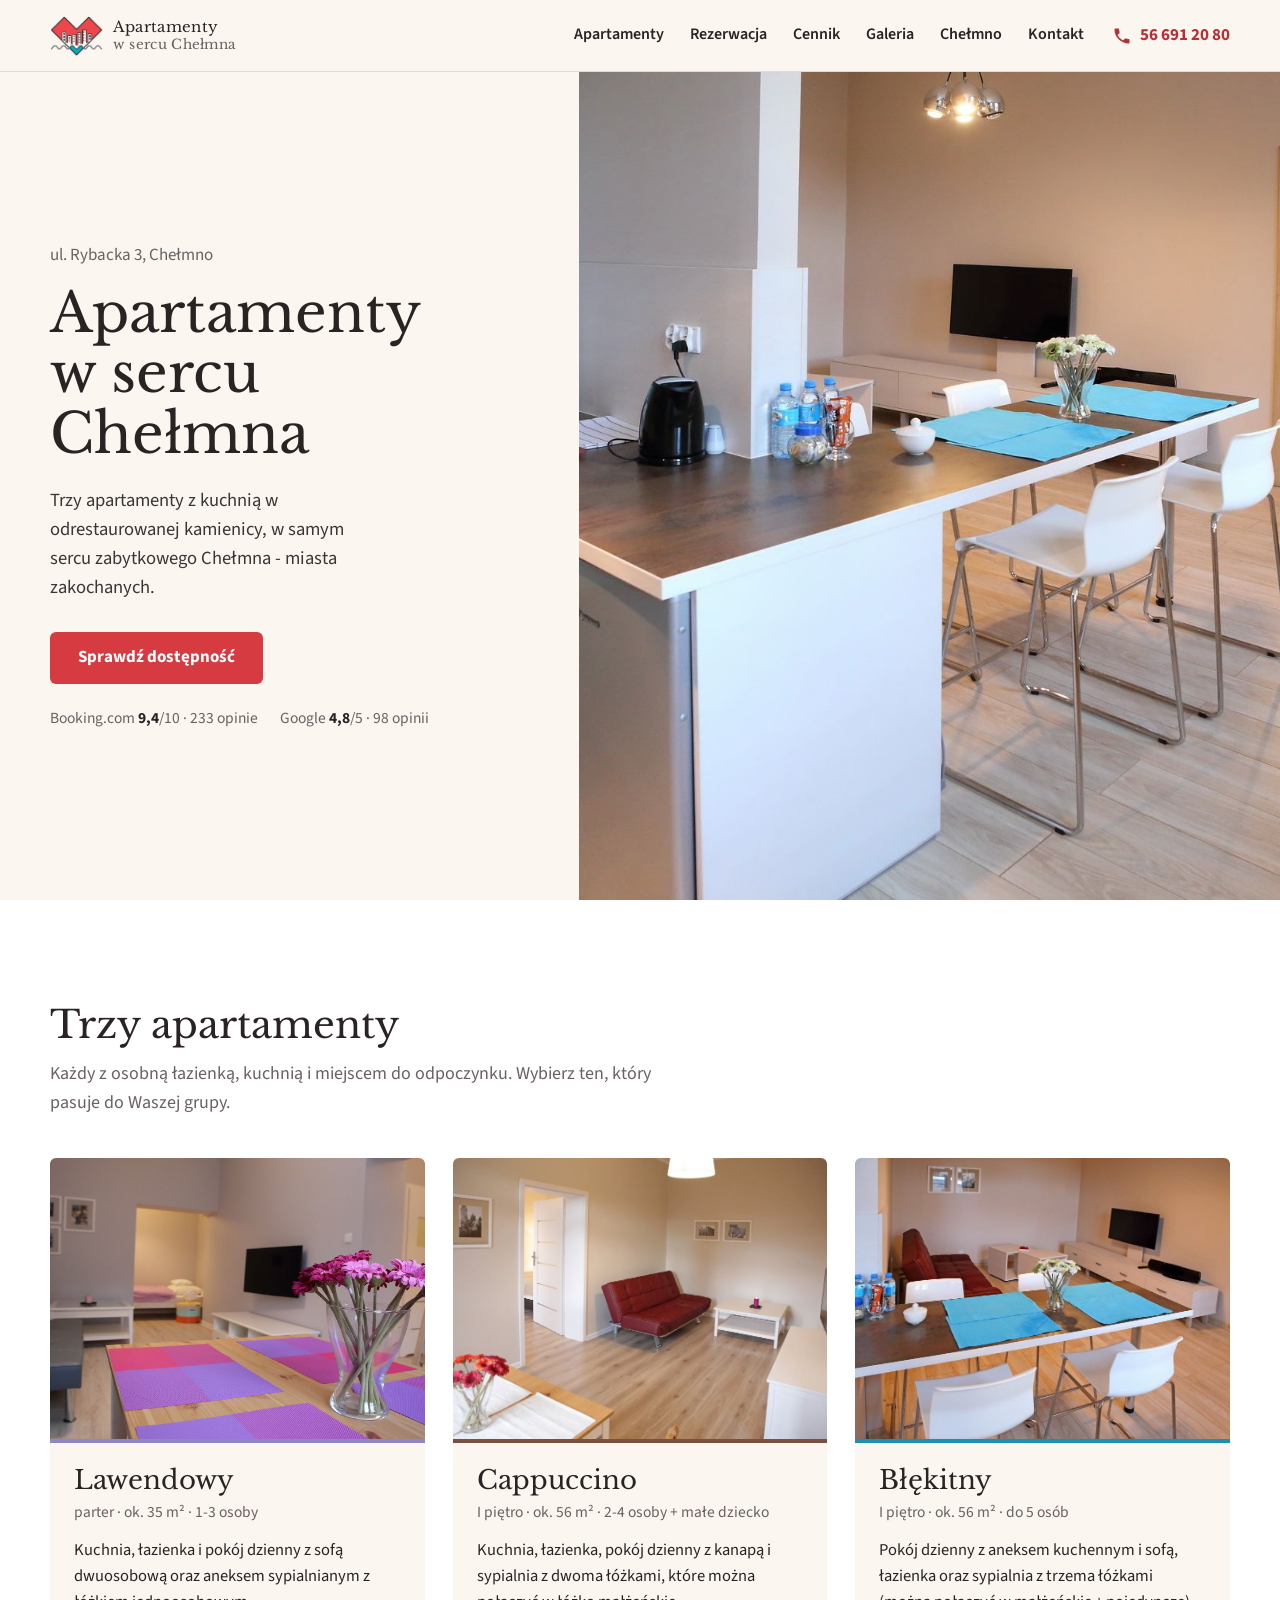
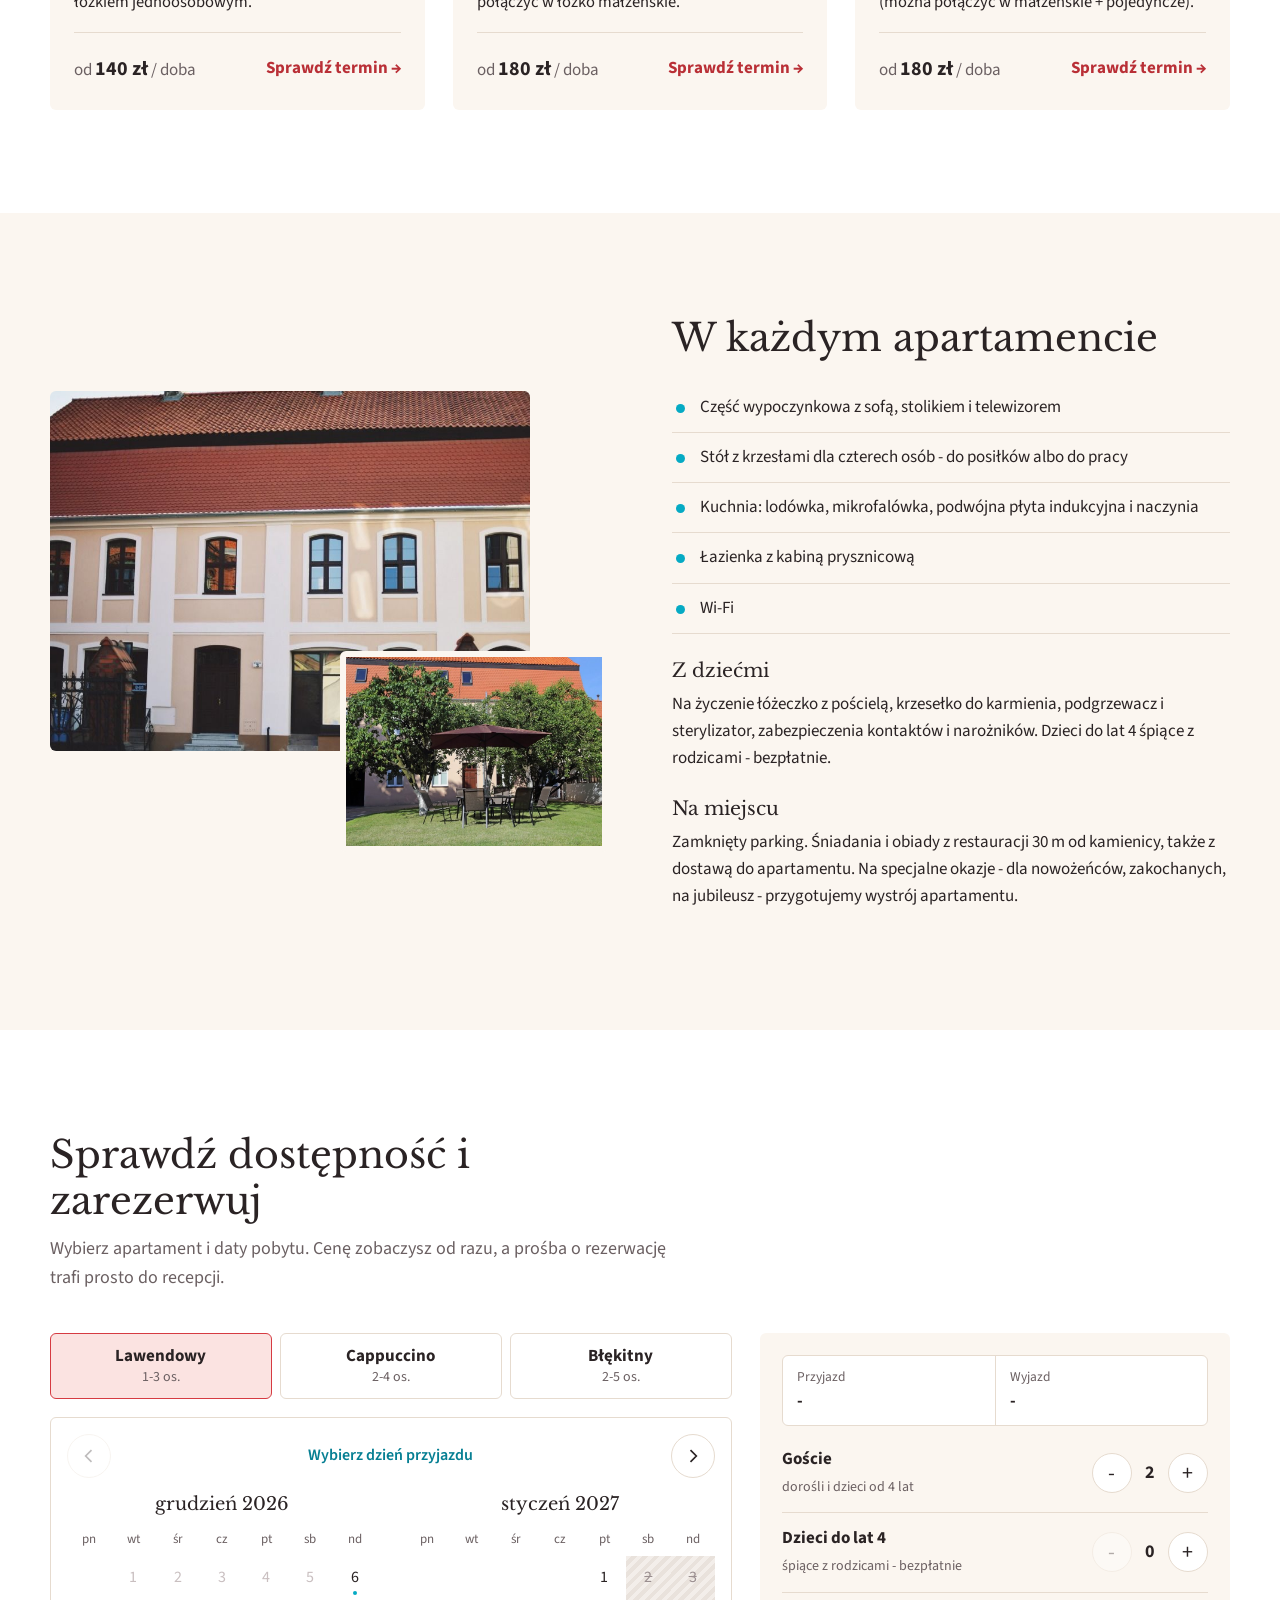
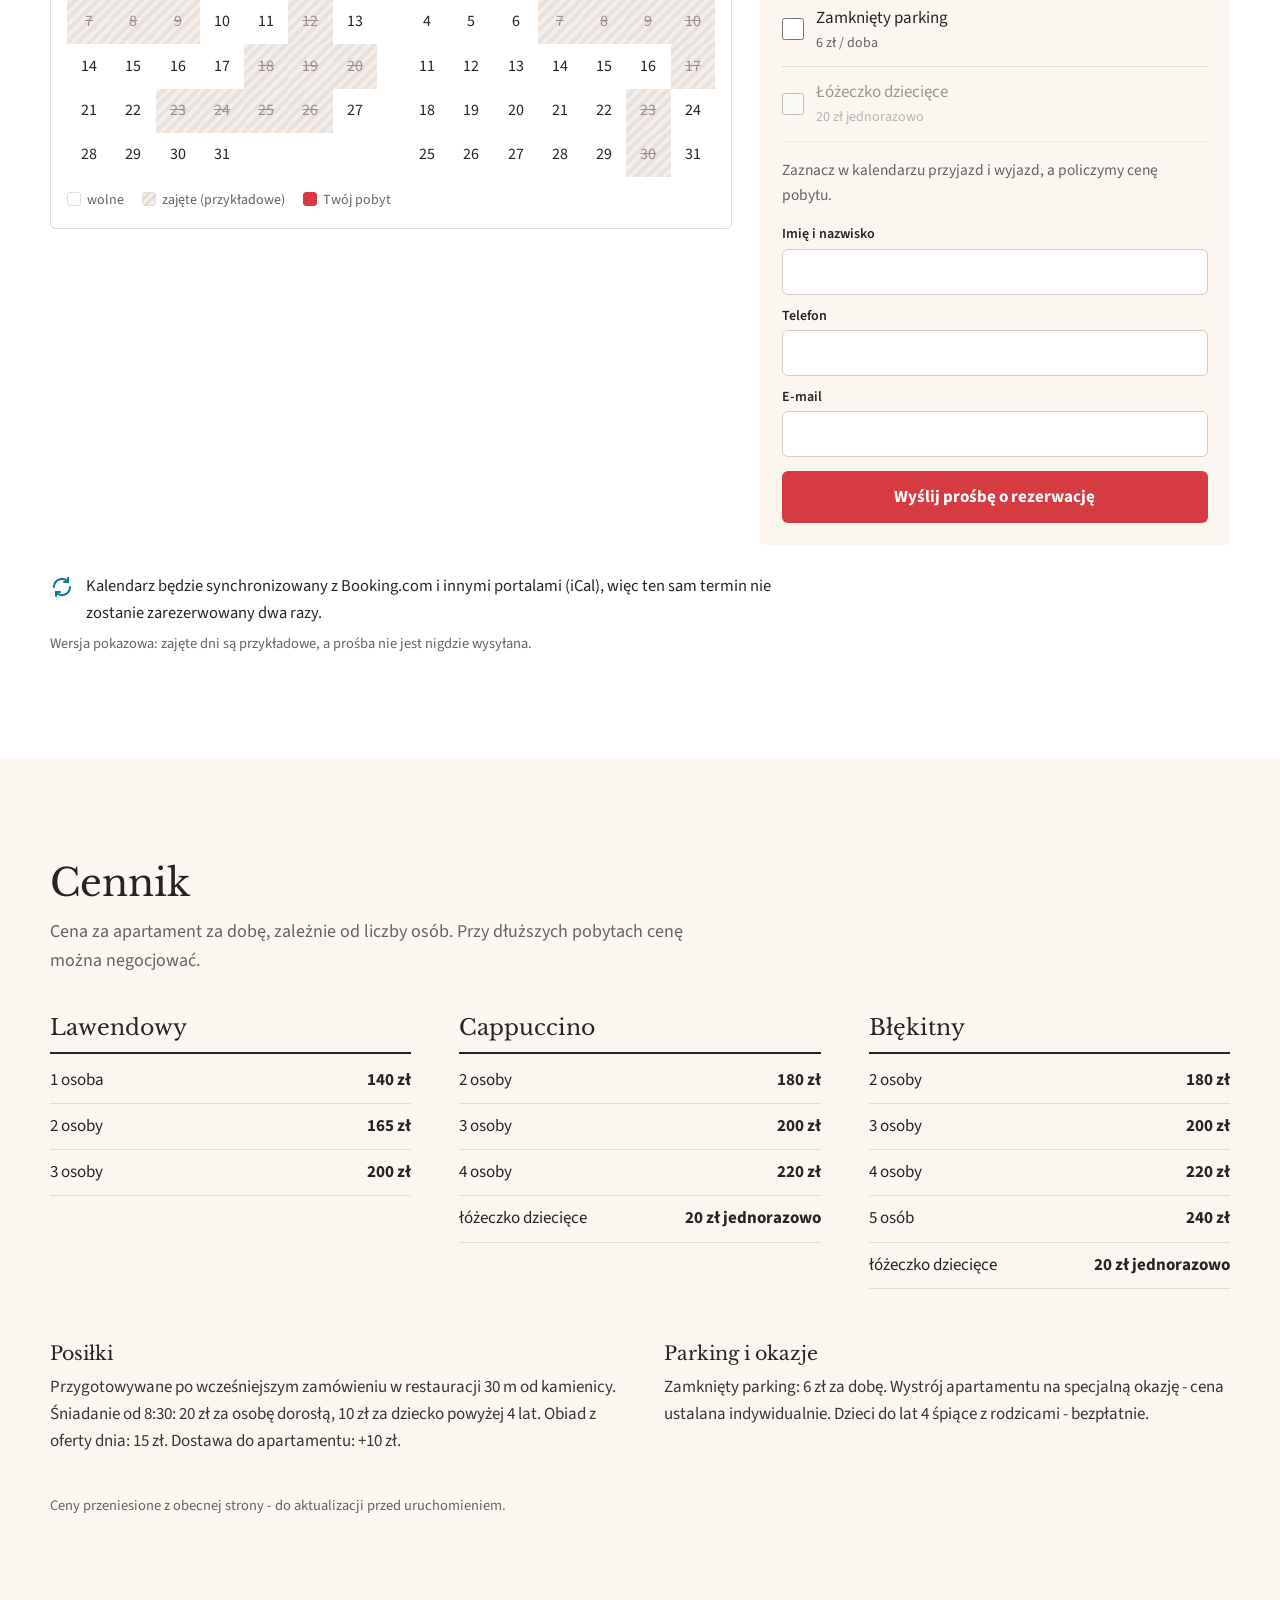
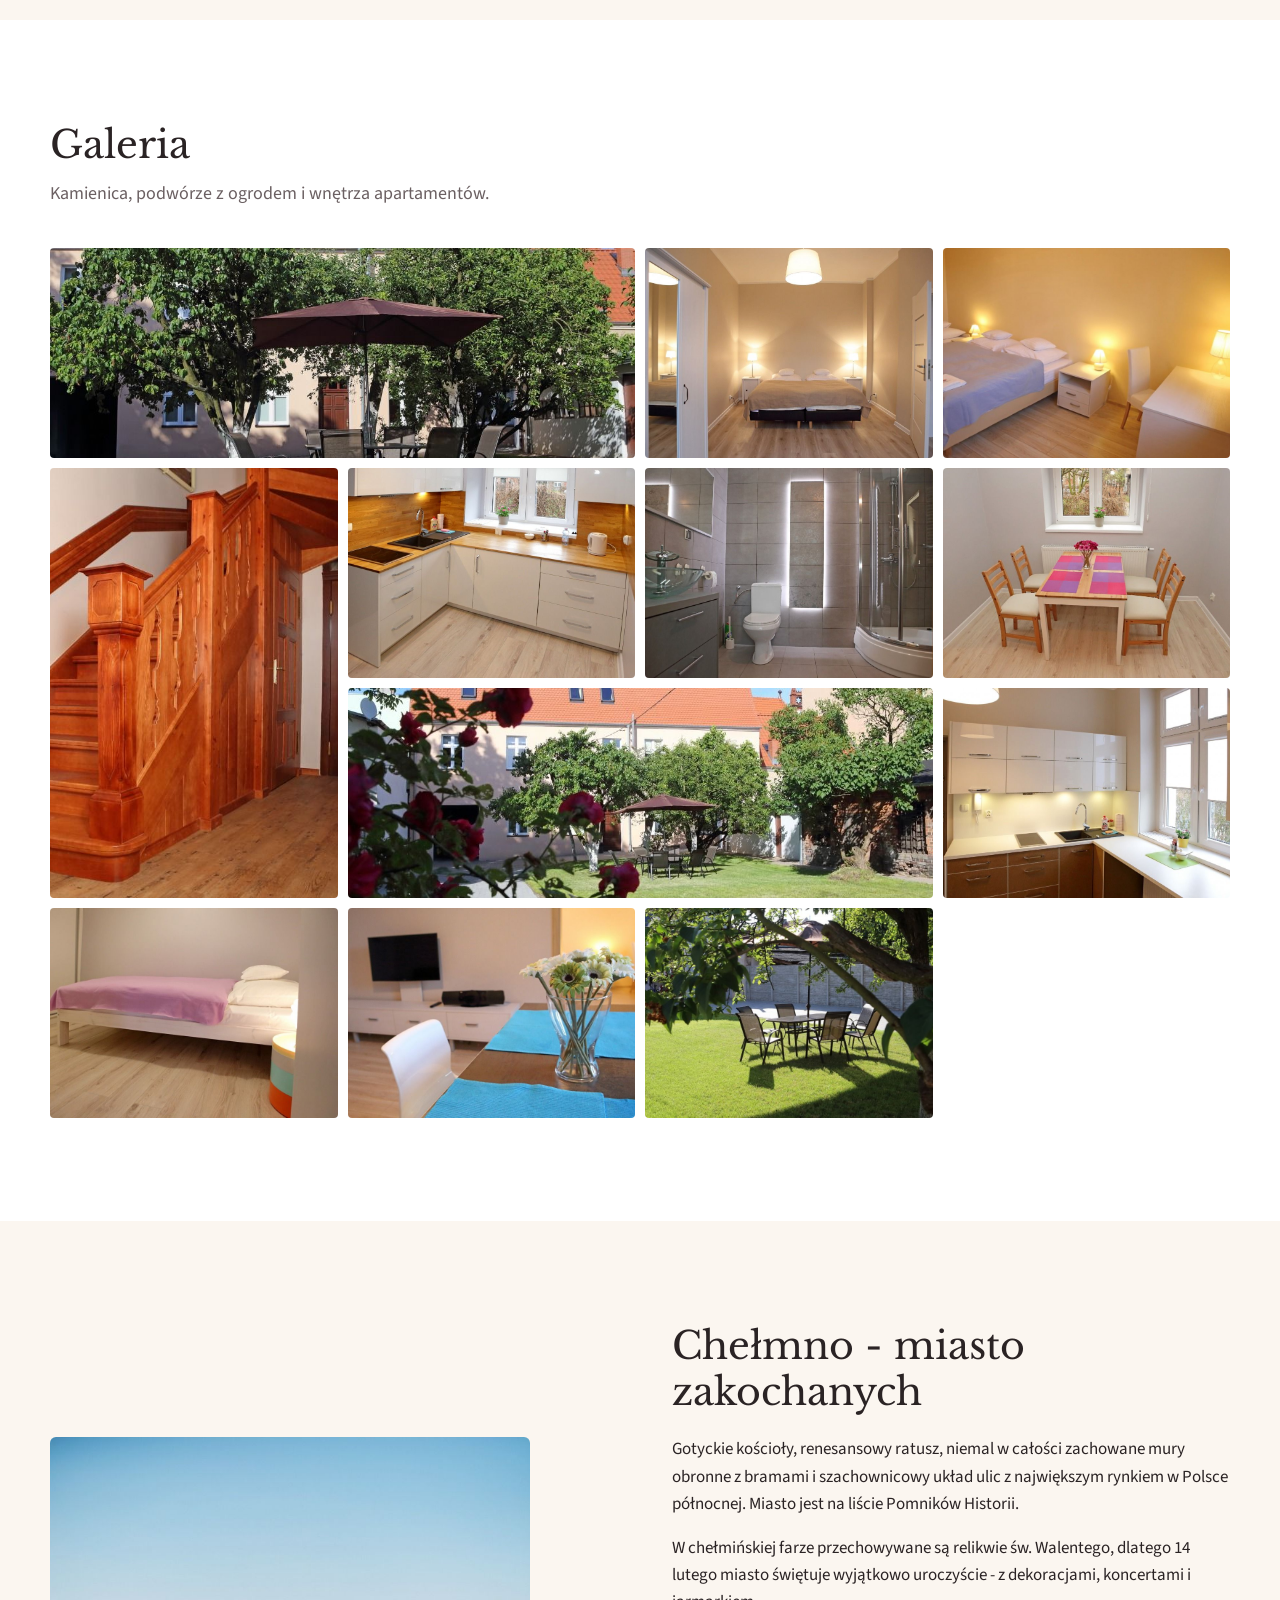
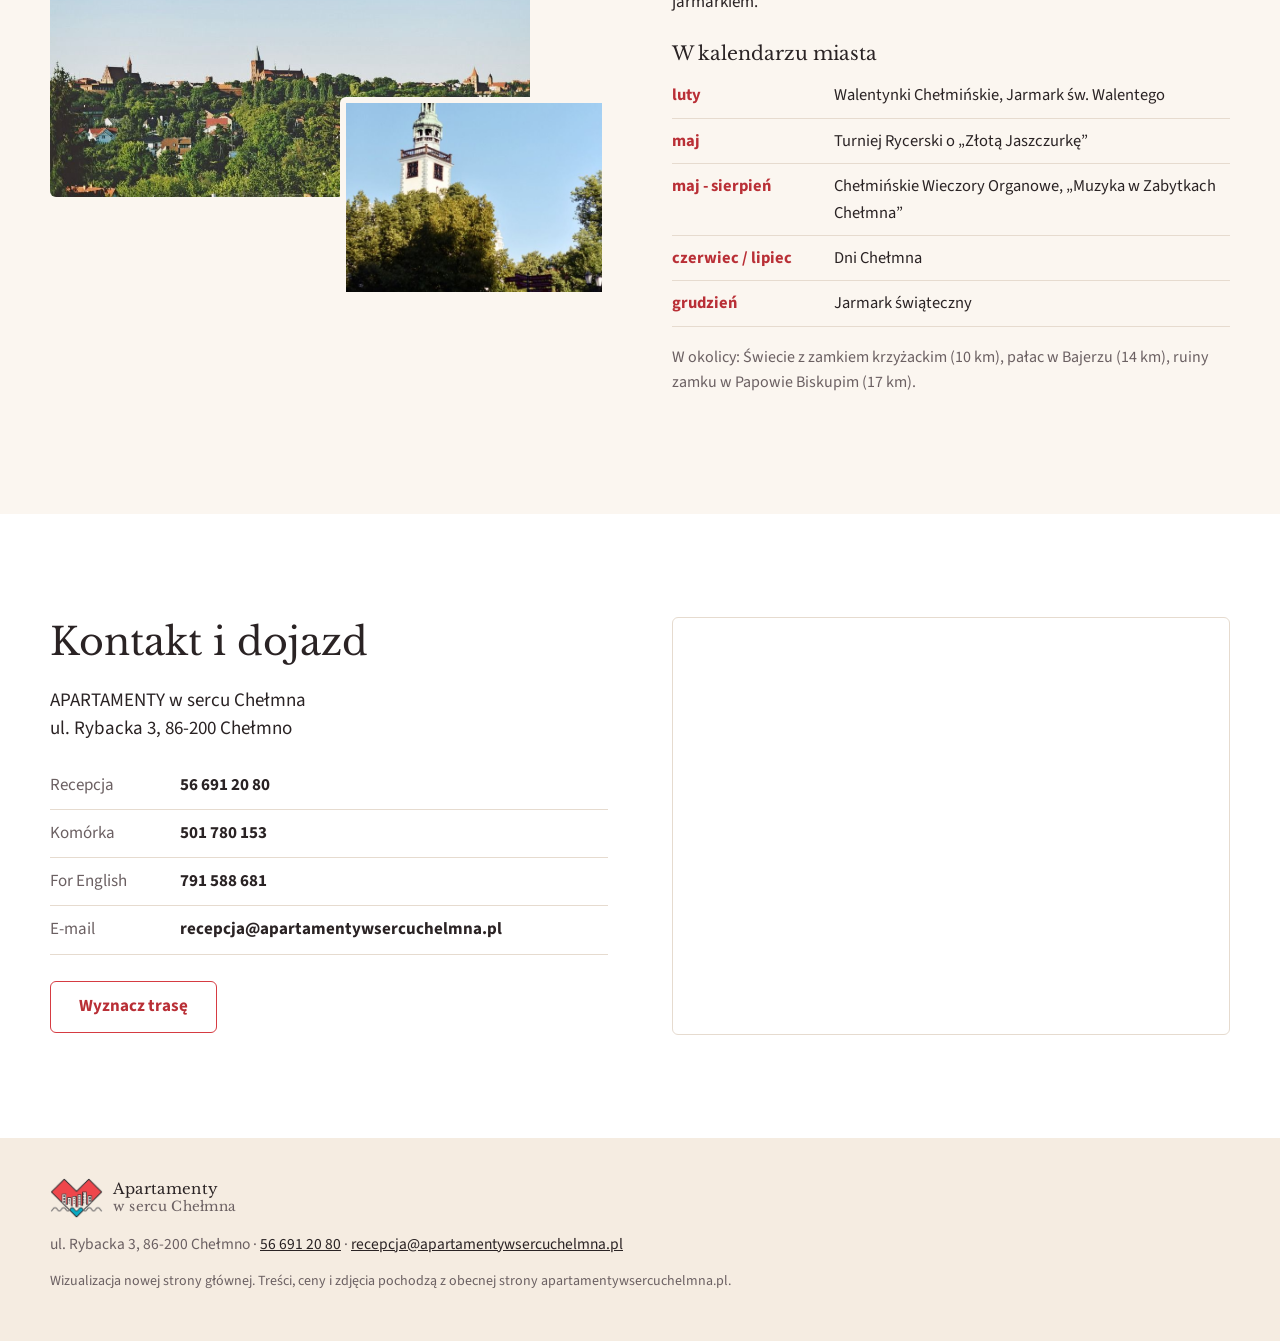
==== index.html @ 279c830d "Wizualizacja nowej strony glownej - Apartamenty w sercu Chelmna" ====
<!doctype html>
<html lang="pl">
<head>
<meta charset="utf-8">
<meta name="viewport" content="width=device-width, initial-scale=1, viewport-fit=cover">
<meta name="robots" content="noindex">
<title>Apartamenty w sercu Chełmna - ul. Rybacka 3, Chełmno</title>
<meta name="description" content="Trzy apartamenty z kuchnią w zabytkowej kamienicy w centrum Chełmna. Sprawdź dostępność i zarezerwuj bezpośrednio.">
<meta name="theme-color" content="#fbf6f0">
<link rel="preconnect" href="https://fonts.googleapis.com">
<link rel="preconnect" href="https://fonts.gstatic.com" crossorigin>
<link href="https://fonts.googleapis.com/css2?family=Libre+Baskerville:wght@400;700&family=Source+Sans+3:wght@400;600;700&display=swap" rel="stylesheet">
<link rel="stylesheet" href="style.css?v=1">
<link rel="icon" href="img/serce.png">
</head>
<body>
<!-- Wizualizacja koncepcji nowej strony. Treści, ceny i zdjęcia pochodzą z obecnej strony apartamentywsercuchelmna.pl.
     Zajęte dni w kalendarzu są przykładowe (demonstracja). Przypisanie zdjęć do apartamentów - wg kolorystyki wnętrz, do potwierdzenia. -->
<header class="top" id="top">
  <div class="wrap top-in">
    <a class="marka" href="#top" aria-label="Apartamenty w sercu Chełmna - strona główna">
      <img src="img/serce.png" alt="" width="111" height="84">
      <span>Apartamenty<br><em>w sercu Chełmna</em></span>
    </a>
    <nav class="menu" id="menu" aria-label="Menu główne">
      <a href="#apartamenty">Apartamenty</a>
      <a href="#rezerwacja">Rezerwacja</a>
      <a href="#cennik">Cennik</a>
      <a href="#galeria">Galeria</a>
      <a href="#chelmno">Chełmno</a>
      <a href="#kontakt">Kontakt</a>
    </nav>
    <a class="tel-top" href="tel:+48566912080" aria-label="Zadzwoń: 56 691 20 80">
      <svg viewBox="0 0 24 24" aria-hidden="true"><path d="M6.6 10.8a15.1 15.1 0 0 0 6.6 6.6l2.2-2.2c.3-.3.7-.4 1-.2 1.1.4 2.3.6 3.6.6.6 0 1 .4 1 1V20c0 .6-.4 1-1 1A17 17 0 0 1 3 4c0-.6.4-1 1-1h3.5c.6 0 1 .4 1 1 0 1.2.2 2.4.6 3.6.1.3 0 .7-.2 1l-2.3 2.2z"/></svg>
      <span>56 691 20 80</span>
    </a>
    <button class="burger" id="burger" aria-label="Otwórz menu" aria-expanded="false" aria-controls="menu"><i></i><i></i><i></i></button>
  </div>
</header>

<main>
<section class="hero">
  <figure class="hero-foto">
    <img src="img/hero.jpg" alt="Jasny pokój dzienny z aneksem kuchennym i widokiem na sypialnię" width="1600" height="1067" fetchpriority="high">
  </figure>
  <div class="hero-in">
    <p class="hero-adres">ul. Rybacka 3, Chełmno</p>
    <h1>Apartamenty <span class="nw">w sercu Chełmna</span></h1>
    <p class="lead">Trzy apartamenty z kuchnią w odrestaurowanej kamienicy, w samym sercu zabytkowego Chełmna - miasta zakochanych.</p>
    <a class="btn" href="#rezerwacja" id="heroCta">Sprawdź dostępność</a>
    <p class="oceny"><span>Booking.com <b>9,4</b>/10 · 233 opinie</span><span>Google <b>4,8</b>/5 · 98 opinii</span></p>
  </div>
</section>

<section class="sek sek-biala" id="apartamenty">
  <div class="wrap">
    <div class="sek-glowa">
      <h2>Trzy apartamenty</h2>
      <p>Każdy z osobną łazienką, kuchnią i miejscem do odpoczynku. Wybierz ten, który pasuje do Waszej grupy.</p>
    </div>
    <div class="apts">
      <article class="apt" style="--k:#8f86c4">
        <div class="apt-foto"><img src="img/lawendowy.jpg" alt="Apartament Lawendowy - stół z lawendowymi podkładkami i aneks z łóżkiem" loading="lazy" width="1600" height="979"></div>
        <div class="apt-in">
          <h3>Lawendowy</h3>
          <p class="apt-meta">parter · ok. 35 m² · 1-3 osoby</p>
          <p>Kuchnia, łazienka i pokój dzienny z sofą dwuosobową oraz aneksem sypialnianym z łóżkiem jednoosobowym.</p>
          <div class="apt-dol"><p class="cena">od <b>140 zł</b> / doba</p><a class="btn-link" href="#rezerwacja" data-apt="lawendowy">Sprawdź termin</a></div>
        </div>
      </article>
      <article class="apt" style="--k:#7a5040">
        <div class="apt-foto"><img src="img/cappuccino.jpg" alt="Apartament Cappuccino - pokój dzienny z sofą i stołem" loading="lazy" width="950" height="633"></div>
        <div class="apt-in">
          <h3>Cappuccino</h3>
          <p class="apt-meta">I piętro · ok. 56 m² · 2-4 osoby + małe dziecko</p>
          <p>Kuchnia, łazienka, pokój dzienny z kanapą i sypialnia z dwoma łóżkami, które można połączyć w łóżko małżeńskie.</p>
          <div class="apt-dol"><p class="cena">od <b>180 zł</b> / doba</p><a class="btn-link" href="#rezerwacja" data-apt="cappuccino">Sprawdź termin</a></div>
        </div>
      </article>
      <article class="apt" style="--k:#1f8fb0">
        <div class="apt-foto"><img src="img/blekitny.jpg" alt="Apartament Błękitny - pokój dzienny z aneksem kuchennym" loading="lazy" width="950" height="653"></div>
        <div class="apt-in">
          <h3>Błękitny</h3>
          <p class="apt-meta">I piętro · ok. 56 m² · do 5 osób</p>
          <p>Pokój dzienny z aneksem kuchennym i sofą, łazienka oraz sypialnia z trzema łóżkami (można połączyć w małżeńskie + pojedyncze).</p>
          <div class="apt-dol"><p class="cena">od <b>180 zł</b> / doba</p><a class="btn-link" href="#rezerwacja" data-apt="blekitny">Sprawdź termin</a></div>
        </div>
      </article>
    </div>
  </div>
</section>

<section class="sek sek-krem" id="wyposazenie">
  <div class="wrap dwie">
    <div class="foto-para">
      <img class="fp-duze" src="img/fasada.jpg" alt="Elewacja kamienicy przy ul. Rybackiej" loading="lazy" width="950" height="634">
      <img class="fp-male" src="img/ogrod.jpg" alt="Podwórze z ogrodem, stołem i parasolem" loading="lazy" width="950" height="633">
    </div>
    <div class="tekst">
      <h2>W każdym apartamencie</h2>
      <ul class="lista">
        <li>Część wypoczynkowa z sofą, stolikiem i telewizorem</li>
        <li>Stół z krzesłami dla czterech osób - do posiłków albo do pracy</li>
        <li>Kuchnia: lodówka, mikrofalówka, podwójna płyta indukcyjna i naczynia</li>
        <li>Łazienka z kabiną prysznicową</li>
        <li>Wi-Fi</li>
      </ul>
      <h3 class="h3-m">Z dziećmi</h3>
      <p>Na życzenie łóżeczko z pościelą, krzesełko do karmienia, podgrzewacz i sterylizator, zabezpieczenia kontaktów i narożników. Dzieci do lat 4 śpiące z rodzicami - bezpłatnie.</p>
      <h3 class="h3-m">Na miejscu</h3>
      <p>Zamknięty parking. Śniadania i obiady z restauracji 30 m od kamienicy, także z dostawą do apartamentu. Na specjalne okazje - dla nowożeńców, zakochanych, na jubileusz - przygotujemy wystrój apartamentu.</p>
    </div>
  </div>
</section>

<section class="sek sek-biala" id="rezerwacja">
  <div class="wrap">
    <div class="sek-glowa">
      <h2>Sprawdź dostępność i zarezerwuj</h2>
      <p>Wybierz apartament i daty pobytu. Cenę zobaczysz od razu, a prośba o rezerwację trafi prosto do recepcji.</p>
    </div>

    <div class="rez" id="rez">
      <div class="rez-lewa">
        <div class="wybor" role="radiogroup" aria-label="Apartament" id="wyborApt">
          <button type="button" role="radio" data-apt="lawendowy" aria-checked="true">Lawendowy<small>1-3 os.</small></button>
          <button type="button" role="radio" data-apt="cappuccino" aria-checked="false">Cappuccino<small>2-4 os.</small></button>
          <button type="button" role="radio" data-apt="blekitny" aria-checked="false">Błękitny<small>2-5 os.</small></button>
        </div>

        <div class="kal" id="kal">
          <div class="kal-nav">
            <button type="button" class="kal-str" id="kalPrev" aria-label="Poprzedni miesiąc"><svg viewBox="0 0 24 24"><path d="M15 5l-7 7 7 7"/></svg></button>
            <p class="kal-podp" id="kalPodp">Wybierz dzień przyjazdu</p>
            <button type="button" class="kal-str" id="kalNext" aria-label="Następny miesiąc"><svg viewBox="0 0 24 24"><path d="M9 5l7 7-7 7"/></svg></button>
          </div>
          <div class="kal-mies" id="kalMies"></div>
          <div class="kal-leg">
            <span><i class="l-wol"></i>wolne</span>
            <span><i class="l-zaj"></i>zajęte (przykładowe)</span>
            <span><i class="l-wyb"></i>Twój pobyt</span>
          </div>
        </div>
      </div>

      <form class="rez-prawa" id="rezForm" novalidate>
        <div class="daty">
          <div><span>Przyjazd</span><b id="dPrzyj">-</b></div>
          <div><span>Wyjazd</span><b id="dWyj">-</b></div>
        </div>

        <div class="pole-l">
          <div><span class="et">Goście</span><small>dorośli i dzieci od 4 lat</small></div>
          <div class="stepper"><button type="button" data-krok="-1" data-cel="goscie" aria-label="Mniej gości">-</button><output id="goscie">2</output><button type="button" data-krok="1" data-cel="goscie" aria-label="Więcej gości">+</button></div>
        </div>
        <div class="pole-l">
          <div><span class="et">Dzieci do lat 4</span><small>śpiące z rodzicami - bezpłatnie</small></div>
          <div class="stepper"><button type="button" data-krok="-1" data-cel="male" aria-label="Mniej dzieci">-</button><output id="male">0</output><button type="button" data-krok="1" data-cel="male" aria-label="Więcej dzieci">+</button></div>
        </div>
        <label class="pole-c"><input type="checkbox" id="parking"><span>Zamknięty parking <small>6 zł / doba</small></span></label>
        <label class="pole-c" id="lozWiersz"><input type="checkbox" id="lozeczko"><span>Łóżeczko dziecięce <small>20 zł jednorazowo</small></span></label>

        <div class="suma" id="suma" aria-live="polite">
          <p class="suma-pusta">Zaznacz w kalendarzu przyjazd i wyjazd, a policzymy cenę pobytu.</p>
        </div>

        <div class="dane">
          <label><span>Imię i nazwisko</span><input type="text" id="fImie" autocomplete="name" required></label>
          <label><span>Telefon</span><input type="tel" id="fTel" autocomplete="tel" inputmode="tel" required></label>
          <label><span>E-mail</span><input type="email" id="fMail" autocomplete="email"></label>
        </div>
        <button class="btn btn-pelny" type="submit" id="wyslij">Wyślij prośbę o rezerwację</button>
        <p class="blad" id="blad" role="alert"></p>
        <div class="potw" id="potw" hidden></div>
      </form>
    </div>

    <p class="ical"><svg viewBox="0 0 24 24" aria-hidden="true"><path d="M4 12a8 8 0 0 1 14-5.3M20 12a8 8 0 0 1-14 5.3M18 3v4h-4M6 21v-4h4"/></svg>Kalendarz będzie synchronizowany z Booking.com i innymi portalami (iCal), więc ten sam termin nie zostanie zarezerwowany dwa razy.</p>
    <p class="demo-info">Wersja pokazowa: zajęte dni są przykładowe, a prośba nie jest nigdzie wysyłana.</p>
  </div>
</section>

<section class="sek sek-krem" id="cennik">
  <div class="wrap">
    <div class="sek-glowa">
      <h2>Cennik</h2>
      <p>Cena za apartament za dobę, zależnie od liczby osób. Przy dłuższych pobytach cenę można negocjować.</p>
    </div>
    <div class="cennik">
      <div class="cen-kol">
        <h3>Lawendowy</h3>
        <dl><dt>1 osoba</dt><dd>140 zł</dd><dt>2 osoby</dt><dd>165 zł</dd><dt>3 osoby</dt><dd>200 zł</dd></dl>
      </div>
      <div class="cen-kol">
        <h3>Cappuccino</h3>
        <dl><dt>2 osoby</dt><dd>180 zł</dd><dt>3 osoby</dt><dd>200 zł</dd><dt>4 osoby</dt><dd>220 zł</dd><dt>łóżeczko dziecięce</dt><dd>20 zł jednorazowo</dd></dl>
      </div>
      <div class="cen-kol">
        <h3>Błękitny</h3>
        <dl><dt>2 osoby</dt><dd>180 zł</dd><dt>3 osoby</dt><dd>200 zł</dd><dt>4 osoby</dt><dd>220 zł</dd><dt>5 osób</dt><dd>240 zł</dd><dt>łóżeczko dziecięce</dt><dd>20 zł jednorazowo</dd></dl>
      </div>
    </div>
    <div class="dodatki">
      <div>
        <h3 class="h3-m">Posiłki</h3>
        <p>Przygotowywane po wcześniejszym zamówieniu w restauracji 30 m od kamienicy. Śniadanie od 8:30: 20 zł za osobę dorosłą, 10 zł za dziecko powyżej 4 lat. Obiad z oferty dnia: 15 zł. Dostawa do apartamentu: +10 zł.</p>
      </div>
      <div>
        <h3 class="h3-m">Parking i okazje</h3>
        <p>Zamknięty parking: 6 zł za dobę. Wystrój apartamentu na specjalną okazję - cena ustalana indywidualnie. Dzieci do lat 4 śpiące z rodzicami - bezpłatnie.</p>
      </div>
    </div>
    <p class="demo-info">Ceny przeniesione z obecnej strony - do aktualizacji przed uruchomieniem.</p>
  </div>
</section>

<section class="sek sek-biala" id="galeria">
  <div class="wrap">
    <div class="sek-glowa">
      <h2>Galeria</h2>
      <p>Kamienica, podwórze z ogrodem i wnętrza apartamentów.</p>
    </div>
    <div class="gal" id="gal">
      <button type="button" class="g-w"><img src="img/ogrod.jpg" alt="Podwórze z ogrodem i parasolem" loading="lazy"></button>
      <button type="button"><img src="img/cappuccino-sypialnia.jpg" alt="Sypialnia z połączonymi łóżkami" loading="lazy"></button>
      <button type="button"><img src="img/blekitny-sypialnia.jpg" alt="Sypialnia w ciepłym świetle lampek" loading="lazy"></button>
      <button type="button" class="g-p"><img src="img/schody.jpg" alt="Drewniane schody w kamienicy" loading="lazy"></button>
      <button type="button"><img src="img/kuchnia.jpg" alt="Kuchnia z drewnianym blatem" loading="lazy"></button>
      <button type="button"><img src="img/lazienka.jpg" alt="Łazienka z kabiną prysznicową" loading="lazy"></button>
      <button type="button"><img src="img/stol.jpg" alt="Stół przy oknie" loading="lazy"></button>
      <button type="button" class="g-w"><img src="img/ogrod-roze.jpg" alt="Róże na podwórzu kamienicy" loading="lazy"></button>
      <button type="button"><img src="img/cappuccino-kuchnia.jpg" alt="Jasna kuchnia przy oknie" loading="lazy"></button>
      <button type="button"><img src="img/lawendowy-lozko.jpg" alt="Łóżko w aneksie sypialnianym" loading="lazy"></button>
      <button type="button"><img src="img/salon.jpg" alt="Pokój dzienny z telewizorem" loading="lazy"></button>
      <button type="button"><img src="img/ogrod-stol.jpg" alt="Stolik w ogrodzie" loading="lazy"></button>
    </div>
  </div>
</section>

<section class="sek sek-krem" id="chelmno">
  <div class="wrap dwie dwie-odw">
    <div class="tekst">
      <h2>Chełmno - miasto zakochanych</h2>
      <p>Gotyckie kościoły, renesansowy ratusz, niemal w całości zachowane mury obronne z bramami i szachownicowy układ ulic z największym rynkiem w Polsce północnej. Miasto jest na liście Pomników Historii.</p>
      <p>W chełmińskiej farze przechowywane są relikwie św. Walentego, dlatego 14 lutego miasto świętuje wyjątkowo uroczyście - z dekoracjami, koncertami i jarmarkiem.</p>
      <h3 class="h3-m">W kalendarzu miasta</h3>
      <ul class="kalendarz">
        <li><b>luty</b>Walentynki Chełmińskie, Jarmark św. Walentego</li>
        <li><b>maj</b>Turniej Rycerski o „Złotą Jaszczurkę”</li>
        <li><b>maj - sierpień</b>Chełmińskie Wieczory Organowe, „Muzyka w Zabytkach Chełmna”</li>
        <li><b>czerwiec / lipiec</b>Dni Chełmna</li>
        <li><b>grudzień</b>Jarmark świąteczny</li>
      </ul>
      <p class="okolica">W okolicy: Świecie z zamkiem krzyżackim (10 km), pałac w Bajerzu (14 km), ruiny zamku w Papowie Biskupim (17 km).</p>
    </div>
    <div class="foto-para">
      <img class="fp-duze" src="img/panorama.jpg" alt="Panorama Chełmna z wieżami kościołów" loading="lazy" width="950" height="634">
      <img class="fp-male" src="img/wieza.jpg" alt="Wieża kościoła w Chełmnie" loading="lazy" width="567" height="850">
    </div>
  </div>
</section>

<section class="sek sek-biala" id="kontakt">
  <div class="wrap dwie">
    <div class="tekst">
      <h2>Kontakt i dojazd</h2>
      <address>APARTAMENTY w sercu Chełmna<br>ul. Rybacka 3, 86-200 Chełmno</address>
      <ul class="kontakty">
        <li><span>Recepcja</span><a href="tel:+48566912080">56 691 20 80</a></li>
        <li><span>Komórka</span><a href="tel:+48501780153">501 780 153</a></li>
        <li><span>For English</span><a href="tel:+48791588681">791 588 681</a></li>
        <li><span>E-mail</span><a href="mailto:recepcja@apartamentywsercuchelmna.pl">recepcja@apartamentywsercuchelmna.pl</a></li>
      </ul>
      <a class="btn btn-jasny" href="https://www.google.com/maps/dir/?api=1&amp;destination=53.34955,18.42123" target="_blank" rel="noopener">Wyznacz trasę</a>
    </div>
    <div class="mapa">
      <iframe title="Mapa dojazdu - ul. Rybacka 3, Chełmno" loading="lazy" src="https://www.openstreetmap.org/export/embed.html?bbox=18.4135%2C53.3462%2C18.4290%2C53.3530&amp;layer=mapnik&amp;marker=53.34955%2C18.42123"></iframe>
    </div>
  </div>
</section>
</main>

<footer class="stopka">
  <div class="wrap stopka-in">
    <a class="marka" href="#top"><img src="img/serce.png" alt="" width="111" height="84"><span>Apartamenty<br><em>w sercu Chełmna</em></span></a>
    <p>ul. Rybacka 3, 86-200 Chełmno · <a href="tel:+48566912080">56 691 20 80</a> · <a href="mailto:recepcja@apartamentywsercuchelmna.pl">recepcja@apartamentywsercuchelmna.pl</a></p>
    <p class="mala">Wizualizacja nowej strony głównej. Treści, ceny i zdjęcia pochodzą z obecnej strony apartamentywsercuchelmna.pl.</p>
  </div>
</footer>

<div class="mob" id="mob">
  <a class="mob-tel" href="tel:+48566912080"><svg viewBox="0 0 24 24" aria-hidden="true"><path d="M6.6 10.8a15.1 15.1 0 0 0 6.6 6.6l2.2-2.2c.3-.3.7-.4 1-.2 1.1.4 2.3.6 3.6.6.6 0 1 .4 1 1V20c0 .6-.4 1-1 1A17 17 0 0 1 3 4c0-.6.4-1 1-1h3.5c.6 0 1 .4 1 1 0 1.2.2 2.4.6 3.6.1.3 0 .7-.2 1l-2.3 2.2z"/></svg>Zadzwoń</a>
  <a class="mob-cta" href="#rezerwacja">Sprawdź dostępność</a>
</div>

<div class="lb" id="lb" hidden>
  <button type="button" class="lb-x" id="lbX" aria-label="Zamknij">×</button>
  <button type="button" class="lb-s lb-p" id="lbP" aria-label="Poprzednie zdjęcie"><svg viewBox="0 0 24 24"><path d="M15 5l-7 7 7 7"/></svg></button>
  <img id="lbImg" alt="">
  <button type="button" class="lb-s lb-n" id="lbN" aria-label="Następne zdjęcie"><svg viewBox="0 0 24 24"><path d="M9 5l7 7-7 7"/></svg></button>
</div>

<script src="app.js?v=1"></script>
</body>
</html>
---- style.css ----
:root{
  --tlo:#fbf6f0; --krem:#f5ece1; --bialy:#fff; --tekst:#2a2324; --szary:#6b6062; --linia:#e6dbcf;
  --akc:#d63b42; --akc-c:#b92f36; --akc-j:#fbe3e1; --turk:#05aac4; --turk-c:#067f93;
  --serif:"Libre Baskerville",Georgia,serif; --sans:"Source Sans 3",system-ui,-apple-system,"Segoe UI",sans-serif;
  --hh:72px; --r:6px;
}
*{box-sizing:border-box}
html{scroll-behavior:smooth;scroll-padding-top:calc(var(--hh) + 8px);-webkit-text-size-adjust:100%}
body{margin:0;background:var(--tlo);color:var(--tekst);font:400 17px/1.6 var(--sans);-webkit-tap-highlight-color:transparent;overflow-x:hidden}
img{display:block;max-width:100%}
a{color:inherit}
h1,h2,h3{font-family:var(--serif);font-weight:400;line-height:1.2;margin:0;color:var(--tekst)}
h2{font-size:clamp(26px,3.2vw,38px)}
h3{font-size:22px}
p{margin:0 0 1em}
button{font:inherit;color:inherit;cursor:pointer}
.wrap{width:min(1180px,100% - 40px);margin-inline:auto}

/* naglowek */
.top{position:sticky;top:0;z-index:40;height:var(--hh);background:rgba(251,246,240,.96);backdrop-filter:blur(8px);border-bottom:1px solid var(--linia)}
.top-in{height:100%;display:flex;align-items:center;gap:28px}
.marka{display:flex;align-items:center;gap:10px;text-decoration:none;flex:0 0 auto}
.marka img{width:auto;height:40px}
.marka span{font-family:var(--serif);font-size:15px;line-height:1.15;letter-spacing:.02em}
.marka em{font-style:normal;color:var(--szary);font-size:13.5px}
.menu{display:flex;gap:26px;margin-left:auto}
.menu a{text-decoration:none;font-weight:600;font-size:16px;color:var(--tekst);padding:6px 0;border-bottom:2px solid transparent;white-space:nowrap}
.menu a:hover{border-color:var(--akc)}
.tel-top{display:flex;align-items:center;gap:8px;text-decoration:none;font-weight:700;color:var(--akc-c);white-space:nowrap}
.tel-top svg{width:20px;height:20px;fill:currentColor}
.burger{display:none;width:44px;height:44px;border:0;background:none;padding:10px;flex-direction:column;justify-content:center;gap:5px}
.burger i{display:block;height:2px;background:var(--tekst);border-radius:2px;transition:transform .25s,opacity .2s}
.burger[aria-expanded=true] i:nth-child(1){transform:translateY(7px) rotate(45deg)}
.burger[aria-expanded=true] i:nth-child(2){opacity:0}
.burger[aria-expanded=true] i:nth-child(3){transform:translateY(-7px) rotate(-45deg)}

/* przyciski */
.btn{display:inline-flex;align-items:center;justify-content:center;min-height:52px;padding:0 28px;border-radius:var(--r);background:var(--akc);color:#fff;text-decoration:none;font-weight:700;font-size:17px;border:0;transition:background .2s,transform .1s}
.btn:hover{background:var(--akc-c)}
.btn:active{transform:scale(.98)}
.btn-jasny{background:transparent;color:var(--akc-c);border:1.5px solid var(--akc)}
.btn-jasny:hover{background:var(--akc-j)}
.btn-pelny{width:100%}
.btn-link{font-weight:700;color:var(--akc-c);text-decoration:none;white-space:nowrap;padding:8px 0}
.btn-link::after{content:" →"}
.btn-link:hover{text-decoration:underline}

/* hero */
.hero{display:grid;grid-template-columns:minmax(0,.95fr) minmax(0,1.15fr);min-height:calc(100svh - var(--hh));background:var(--tlo)}
.hero-foto{margin:0;position:relative;order:2;align-self:stretch;width:100%;min-height:420px}
.hero-foto img{position:absolute;inset:0;width:100%;height:100%;object-fit:cover;object-position:40% 50%}
.hero-in{order:1;align-self:center;padding:48px 56px 48px max(20px,calc((100vw - 1180px)/2))}
.hero-adres{color:var(--szary);font-size:17px;margin-bottom:14px}
.hero h1{font-size:clamp(36px,4.3vw,60px);line-height:1.1;margin-bottom:22px}
.nw{display:inline-block}
.lead{font-size:clamp(18px,1.45vw,21px);line-height:1.55;color:#3d3436;max-width:34ch;margin-bottom:30px}
.oceny{display:flex;flex-wrap:wrap;gap:6px 22px;margin:22px 0 0;color:var(--szary);font-size:15.5px}
.oceny b{color:var(--tekst);font-weight:700}

/* sekcje */
.sek{padding:clamp(64px,8vw,104px) 0}
.sek-biala{background:var(--bialy)}
.sek-krem{background:var(--tlo)}
.sek-glowa{max-width:640px;margin-bottom:40px}
.sek-glowa h2{margin-bottom:12px}
.sek-glowa p{color:var(--szary);font-size:18px;margin:0}

/* apartamenty */
.apts{display:grid;grid-template-columns:repeat(3,minmax(0,1fr));gap:28px}
.apt{display:flex;flex-direction:column;background:var(--tlo);border-radius:var(--r);overflow:hidden;min-width:0}
.apt-foto{aspect-ratio:4/3;overflow:hidden}
.apt-foto img{width:100%;height:100%;object-fit:cover;transition:transform .5s}
.apt:hover .apt-foto img{transform:scale(1.03)}
.apt-in{padding:22px 24px 20px;display:flex;flex-direction:column;flex:1;border-top:4px solid var(--k)}
.apt h3{font-size:26px;margin-bottom:4px}
.apt-meta{color:var(--szary);font-size:15.5px;margin-bottom:12px}
.apt-in>p:not(.apt-meta){font-size:16.5px}
.apt-dol{margin-top:auto;display:flex;align-items:center;justify-content:space-between;gap:12px;padding-top:14px;border-top:1px solid var(--linia)}
.cena{margin:0;color:var(--szary)}
.cena b{color:var(--tekst);font-size:20px}

/* dwie kolumny */
.dwie{display:grid;grid-template-columns:minmax(0,1fr) minmax(0,1fr);gap:clamp(32px,5vw,72px);align-items:center}
.tekst h2{margin-bottom:22px}
.h3-m{font-size:19px;margin:26px 0 8px}
.lista{list-style:none;padding:0;margin:0}
.lista li{padding:11px 0 11px 28px;border-bottom:1px solid var(--linia);position:relative}
.lista li::before{content:"";position:absolute;left:4px;top:21px;width:9px;height:9px;border-radius:50%;background:var(--turk)}
.foto-para{position:relative;padding-bottom:18%;min-width:0}
.fp-duze{width:86%;height:auto;aspect-ratio:4/3;object-fit:cover;border-radius:var(--r)}
.fp-male{position:absolute;right:0;bottom:0;width:48%;height:auto;aspect-ratio:4/3;object-fit:cover;border-radius:var(--r);border:6px solid var(--tlo)}
.sek-biala .fp-male{border-color:var(--bialy)}

/* rezerwacja */
.rez{display:grid;grid-template-columns:minmax(0,1.45fr) minmax(0,1fr);gap:28px;align-items:start}
.rez-lewa{min-width:0}
.wybor{display:grid;grid-template-columns:repeat(3,minmax(0,1fr));gap:8px;margin-bottom:18px}
.wybor button{border:1.5px solid var(--linia);background:var(--bialy);border-radius:var(--r);padding:12px 8px;font-weight:700;font-size:17px;display:flex;flex-direction:column;align-items:center;line-height:1.2;transition:border-color .15s,background .15s}
.wybor small{font-weight:400;color:var(--szary);font-size:14px;margin-top:3px}
.wybor button[aria-checked=true]{border-color:var(--akc);background:var(--akc-j)}
.kal{border:1px solid var(--linia);border-radius:var(--r);padding:16px;background:var(--bialy)}
.kal-nav{display:flex;align-items:center;justify-content:space-between;gap:10px;margin-bottom:6px}
.kal-podp{margin:0;font-weight:600;text-align:center;font-size:16px;color:var(--turk-c)}
.kal-str{width:44px;height:44px;border-radius:50%;border:1px solid var(--linia);background:var(--bialy);display:grid;place-items:center;flex:0 0 auto}
.kal-str svg{width:20px;height:20px;fill:none;stroke:var(--tekst);stroke-width:2}
.kal-str:disabled{opacity:.3;cursor:default}
.kal-mies{display:grid;grid-template-columns:repeat(2,minmax(0,1fr));gap:28px}
.mies h4{font-family:var(--serif);font-weight:400;font-size:18px;text-align:center;margin:6px 0 10px}
.dni,.tyg{display:grid;grid-template-columns:repeat(7,minmax(0,1fr))}
.tyg span{text-align:center;font-size:13px;color:var(--szary);padding-bottom:6px}
.dzien{aspect-ratio:1/1;max-height:48px;border:0;background:none;font-size:16px;font-variant-numeric:tabular-nums;position:relative;padding:0;touch-action:manipulation;border-radius:0}
.dzien:disabled{cursor:default}
.dzien.przesz{color:#c9bfc0}
.dzien.zaj{color:#9b8f90;text-decoration:line-through;background:repeating-linear-gradient(135deg,#f3eeea 0 4px,#e9e2dc 4px 8px)}
.dzien.zaj.wyjazd-ok{cursor:pointer}
.dzien.zakres{background:var(--akc-j)}
.dzien.start,.dzien.koniec{background:var(--akc);color:#fff;font-weight:700}
.dzien.start{border-radius:8px 0 0 8px}
.dzien.koniec{border-radius:0 8px 8px 0}
.dzien.start.koniec{border-radius:8px}
.dzien.dzis::after{content:"";position:absolute;left:50%;bottom:5px;width:4px;height:4px;margin-left:-2px;border-radius:50%;background:var(--turk)}
@media (hover:hover){.dzien:not(:disabled):not(.start):not(.koniec):hover{background:#fdf0ef;outline:1px solid var(--akc);outline-offset:-1px}}
.kal-leg{display:flex;flex-wrap:wrap;gap:6px 18px;margin-top:12px;font-size:14px;color:var(--szary)}
.kal-leg i{display:inline-block;width:14px;height:14px;border-radius:3px;vertical-align:-2px;margin-right:6px;border:1px solid var(--linia)}
.l-wol{background:#fff}
.l-zaj{background:repeating-linear-gradient(135deg,#f3eeea 0 3px,#e3dbd4 3px 6px)}
.l-wyb{background:var(--akc);border-color:var(--akc)!important}

.rez-prawa{background:var(--tlo);border-radius:var(--r);padding:22px;min-width:0;position:sticky;top:calc(var(--hh) + 16px)}
.daty{display:grid;grid-template-columns:1fr 1fr;border:1px solid var(--linia);border-radius:var(--r);background:var(--bialy);margin-bottom:8px}
.daty div{padding:10px 14px}
.daty div+div{border-left:1px solid var(--linia)}
.daty span{display:block;font-size:13.5px;color:var(--szary)}
.daty b{font-size:17px}
.pole-l{display:flex;align-items:center;justify-content:space-between;gap:12px;padding:12px 0;border-bottom:1px solid var(--linia)}
.et{display:block;font-weight:700}
.pole-l small,.pole-c small{color:var(--szary);font-size:14px}
.stepper{display:flex;align-items:center;gap:4px;flex:0 0 auto}
.stepper button{width:40px;height:40px;border-radius:50%;border:1.5px solid var(--linia);background:var(--bialy);font-size:22px;line-height:1;display:grid;place-items:center;touch-action:manipulation}
.stepper button:disabled{opacity:.35;cursor:default}
.stepper output{min-width:28px;text-align:center;font-weight:700;font-size:18px}
.pole-c{display:flex;align-items:center;gap:12px;padding:12px 0;border-bottom:1px solid var(--linia);cursor:pointer}
.pole-c input{width:22px;height:22px;accent-color:var(--akc);flex:0 0 auto;margin:0}
.pole-c small{display:block}
.pole-c.wyl{opacity:.45;pointer-events:none}
.suma{margin:16px 0}
.suma-pusta{color:var(--szary);font-size:15.5px;margin:0}
.suma dl{display:grid;grid-template-columns:1fr auto;gap:4px 12px;margin:0;font-size:15.5px}
.suma dt{color:var(--szary)}
.suma dd{margin:0;text-align:right}
.suma .razem{font-weight:700;font-size:20px;color:var(--tekst);padding-top:8px;border-top:1px solid var(--linia);margin-top:6px}
.suma .uwaga{grid-column:1/-1;font-size:14px;color:var(--turk-c);margin-top:4px}
.dane{display:grid;gap:10px;margin-bottom:14px}
.dane label span{display:block;font-size:14px;font-weight:600;margin-bottom:3px}
.dane input{width:100%;height:46px;border:1px solid #d9ccbf;border-radius:var(--r);padding:0 12px;font:inherit;font-size:16px;background:var(--bialy)}
.dane input:focus{outline:2px solid var(--turk);outline-offset:0;border-color:var(--turk)}
.blad{color:var(--akc-c);font-weight:600;font-size:15px;margin:8px 0 0;min-height:0}
.blad:empty{display:none}
.potw{margin-top:14px;padding:16px;border-radius:var(--r);background:#e6f6f8;border:1px solid #9fd9e2;font-size:15.5px}
.potw h4{font-family:var(--serif);font-weight:400;font-size:19px;margin:0 0 6px}
.potw p{margin:0 0 6px}
.ical{display:flex;gap:12px;align-items:flex-start;margin:28px 0 6px;max-width:760px;font-size:16.5px}
.ical svg{flex:0 0 auto;width:24px;height:24px;fill:none;stroke:var(--turk-c);stroke-width:2;stroke-linecap:round;margin-top:2px}
.demo-info{font-size:14.5px;color:var(--szary);margin:0}

/* cennik */
.cennik{display:grid;grid-template-columns:repeat(3,minmax(0,1fr));gap:0 48px}
.cen-kol{min-width:0}
.cen-kol h3{font-size:22px;padding-bottom:10px;border-bottom:2px solid var(--tekst);margin-bottom:4px}
.cen-kol dl{display:grid;grid-template-columns:1fr auto;margin:0}
.cen-kol dt,.cen-kol dd{padding:9px 0;border-bottom:1px solid var(--linia);margin:0}
.cen-kol dd{text-align:right;font-weight:700}
.dodatki{display:grid;grid-template-columns:1fr 1fr;gap:0 48px;margin:28px 0 22px}
.dodatki p{color:#3d3436}

/* galeria */
.gal{display:grid;grid-template-columns:repeat(4,minmax(0,1fr));grid-auto-rows:210px;grid-auto-flow:dense;gap:10px}
.gal button{border:0;padding:0;background:var(--krem);border-radius:4px;overflow:hidden;min-width:0}
.gal img{width:100%;height:100%;object-fit:cover;transition:transform .4s}
.gal button:hover img{transform:scale(1.04)}
.g-w{grid-column:span 2}
.g-p{grid-row:span 2}
.lb{position:fixed;inset:0;z-index:80;background:rgba(28,22,23,.93);display:flex;align-items:center;justify-content:center;padding:56px 12px}
.lb[hidden]{display:none}
.lb img{max-width:100%;max-height:100%;object-fit:contain;border-radius:4px}
.lb button{position:absolute;border:0;background:rgba(255,255,255,.12);color:#fff;width:48px;height:48px;border-radius:50%;display:grid;place-items:center}
.lb svg{width:24px;height:24px;fill:none;stroke:#fff;stroke-width:2}
.lb-x{top:10px;right:12px;font-size:30px;line-height:1}
.lb-p{left:12px;top:50%;margin-top:-24px}
.lb-n{right:12px;top:50%;margin-top:-24px}

/* chelmno */
.dwie-odw .tekst{order:1}
.kalendarz{list-style:none;padding:0;margin:0 0 18px}
.kalendarz li{display:grid;grid-template-columns:150px minmax(0,1fr);gap:12px;padding:9px 0;border-bottom:1px solid var(--linia);font-size:16.5px}
.kalendarz b{font-weight:700;color:var(--akc-c)}
.okolica{color:var(--szary);font-size:16px}

/* kontakt */
address{font-style:normal;font-size:19px;margin-bottom:18px;line-height:1.5}
.kontakty{list-style:none;padding:0;margin:0 0 26px}
.kontakty li{display:grid;grid-template-columns:120px minmax(0,1fr);gap:10px;padding:10px 0;border-bottom:1px solid var(--linia)}
.kontakty span{color:var(--szary)}
.kontakty a{font-weight:700;text-decoration:none;color:var(--tekst);overflow-wrap:anywhere}
.kontakty a:hover{color:var(--akc-c)}
.mapa{border-radius:var(--r);overflow:hidden;border:1px solid var(--linia);aspect-ratio:4/3;min-width:0}
.mapa iframe{width:100%;height:100%;border:0;display:block}

/* stopka */
.stopka{background:var(--krem);padding:40px 0 48px;font-size:15.5px;color:var(--szary)}
.stopka-in{display:grid;gap:14px}
.stopka a{color:var(--tekst)}
.stopka .marka span{color:var(--tekst)}
.stopka p{margin:0}
.mala{font-size:14px}

/* pasek dolny (telefon) */
.mob{display:none}

/* --- niskie ekrany komputerow --- */
@media (min-width:761px) and (max-height:820px){
  .hero h1{font-size:clamp(34px,3.7vw,50px);margin-bottom:16px}
  .lead{margin-bottom:22px}
  .hero-in{padding-top:28px;padding-bottom:28px}
}

@media (max-width:1180px){
  .menu{gap:18px}
  .menu a{font-size:15.5px}
  .tel-top span{display:none}
}
@media (max-width:1060px){
  .rez{grid-template-columns:minmax(0,1fr)}
  .rez-prawa{position:static}
  .apts{gap:18px}
  .apt-in{padding:18px 18px 16px}
}
@media (max-width:960px){
  .menu{display:none;position:fixed;top:var(--hh);left:0;right:0;flex-direction:column;gap:0;background:var(--tlo);padding:8px 20px 20px;border-bottom:1px solid var(--linia);box-shadow:0 12px 24px rgba(40,30,30,.08)}
  .menu.otwarte{display:flex}
  .menu a{font-size:18px;padding:14px 0;border-bottom:1px solid var(--linia)}
  .tel-top{margin-left:auto;width:44px;height:44px;justify-content:center;border-radius:50%;border:1px solid var(--linia)}
  .burger{display:flex}
  .top-in{gap:8px}
  .apts{grid-template-columns:minmax(0,1fr);max-width:640px}
  .apt{display:grid;grid-template-columns:minmax(0,1fr)}
}

/* --- telefon --- */
@media (max-width:760px){
  :root{--hh:62px}
  body{font-size:16.5px}
  .wrap{width:min(1180px,100% - 32px)}
  .marka img{height:34px}
  .marka span{font-size:14px}
  .marka em{font-size:12.5px}
  .hero{display:flex;flex-direction:column;min-height:calc(100svh - var(--hh))}
  .hero-foto{order:0;flex:1 1 0;min-height:min(56vw,26svh);max-height:56svh}
  .hero-foto::after{content:"";position:absolute;left:0;right:0;bottom:-1px;height:28%;background:linear-gradient(to bottom,rgba(251,246,240,0),var(--tlo))}
  .hero-in{flex:0 0 auto;padding:4px 16px 18px}
  .hero-adres{font-size:15px;margin-bottom:6px}
  .hero h1{font-size:clamp(28px,min(8.4vw,5.4svh),40px);margin-bottom:10px;max-width:none}
  .lead{font-size:clamp(15.5px,min(4.3vw,2.75svh),18px);margin-bottom:16px;max-width:none}
  .btn{min-height:50px;width:100%}
  .oceny{font-size:14px;gap:2px 16px;margin-top:12px}
  .sek-glowa{margin-bottom:28px}
  .sek-glowa p{font-size:16.5px}
  .dwie{grid-template-columns:minmax(0,1fr)}
  .foto-para{order:-1!important}
  .dwie-odw .foto-para{order:2!important}
  .kal{padding:12px 10px}
  .kal-mies{grid-template-columns:minmax(0,1fr)}
  .mies+.mies{display:none}
  .dzien{max-height:none;font-size:16.5px}
  .rez-prawa{padding:16px}
  .wybor button{font-size:16px;padding:10px 4px}
  .cennik{grid-template-columns:minmax(0,1fr);gap:26px}
  .dodatki{grid-template-columns:minmax(0,1fr)}
  .gal{grid-template-columns:repeat(2,minmax(0,1fr));grid-auto-rows:150px;gap:8px}
  .g-p{grid-row:span 2}
  .kalendarz li{grid-template-columns:minmax(0,1fr);gap:0}
  .kontakty li{grid-template-columns:100px minmax(0,1fr)}
  .stopka{padding-bottom:96px}
  .mob{display:grid;grid-template-columns:auto 1fr;gap:8px;position:fixed;left:0;right:0;bottom:0;z-index:50;padding:10px 12px calc(10px + env(safe-area-inset-bottom));background:rgba(251,246,240,.97);border-top:1px solid var(--linia);transform:translateY(110%);transition:transform .3s ease}
  .mob.widac{transform:none}
  .mob a{display:flex;align-items:center;justify-content:center;gap:8px;height:48px;border-radius:var(--r);text-decoration:none;font-weight:700}
  .mob-tel{padding:0 18px;border:1.5px solid var(--linia);background:var(--bialy)}
  .mob-tel svg{width:18px;height:18px;fill:var(--akc-c)}
  .mob-cta{background:var(--akc);color:#fff}
}
@media (max-width:380px){
  .wybor small{font-size:13px}
  .stepper button{width:38px;height:38px}
}
@media (prefers-reduced-motion:reduce){*{transition:none!important;scroll-behavior:auto!important}}
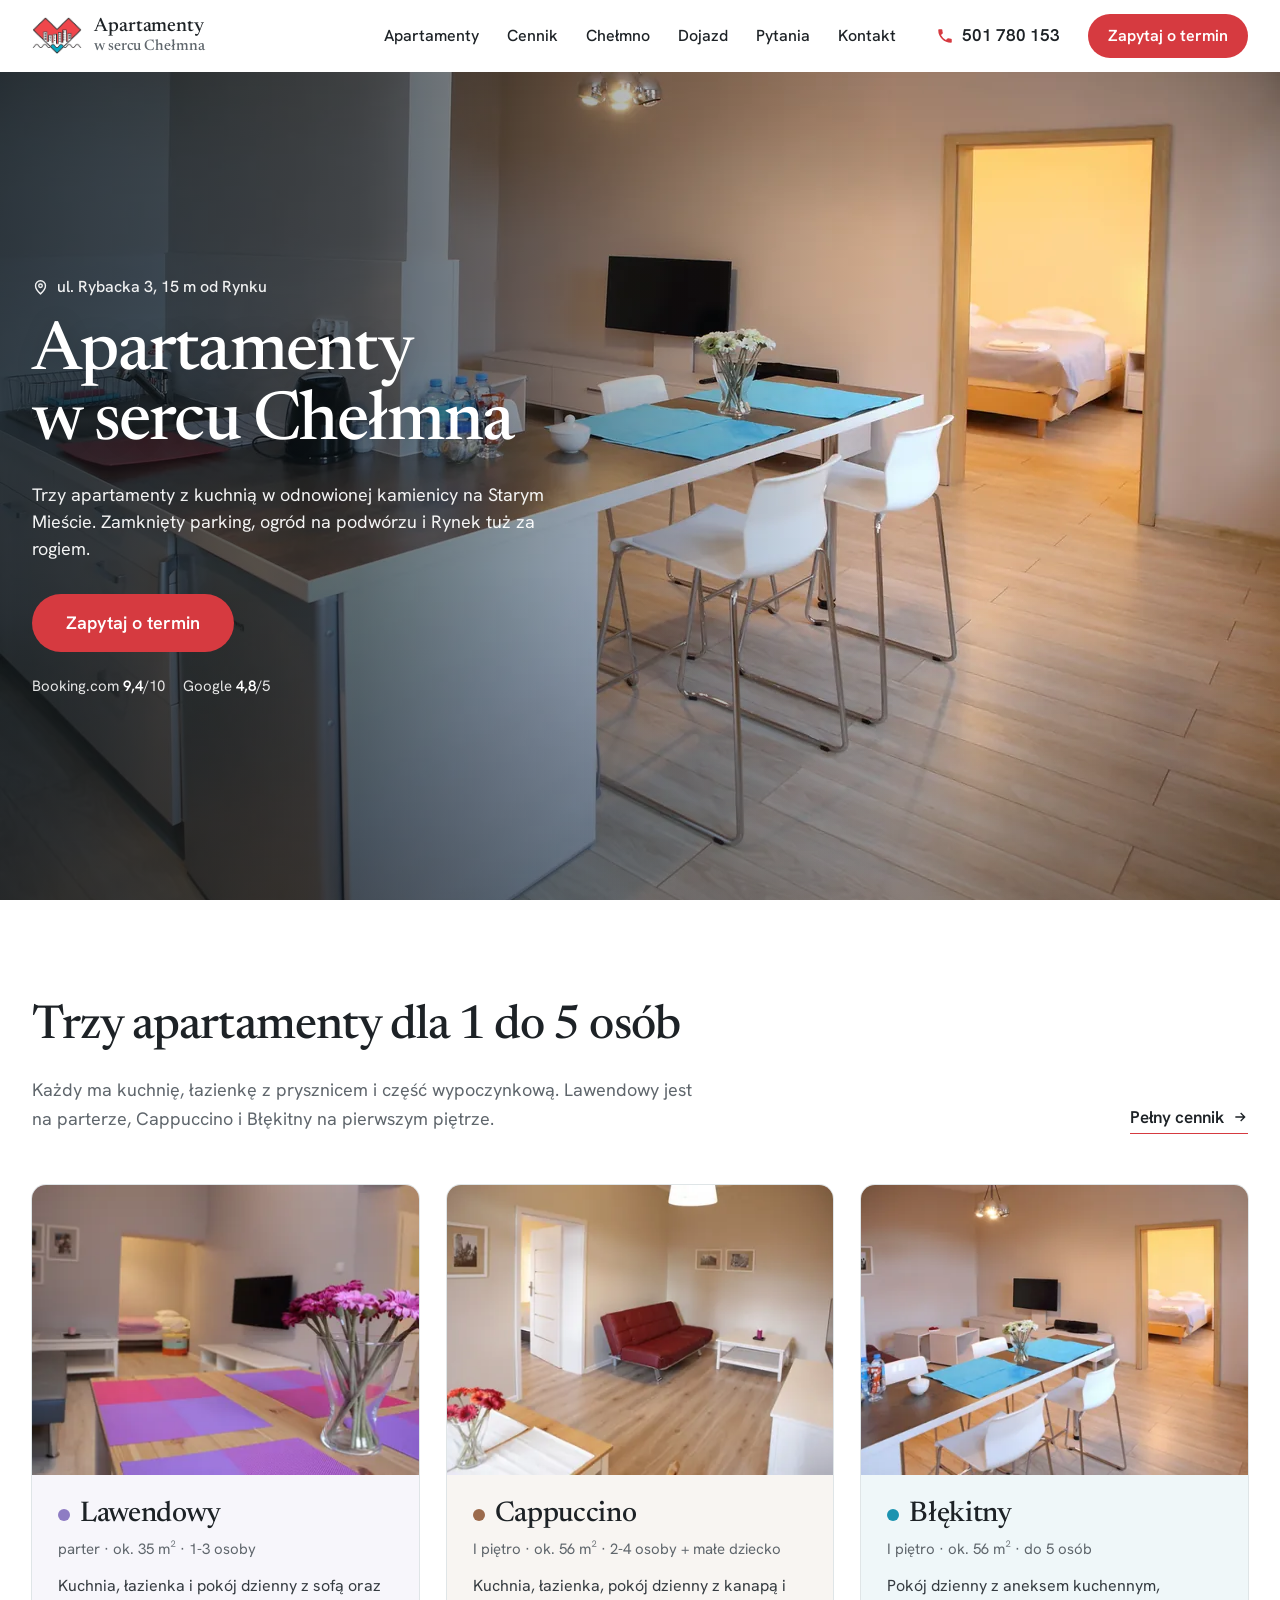
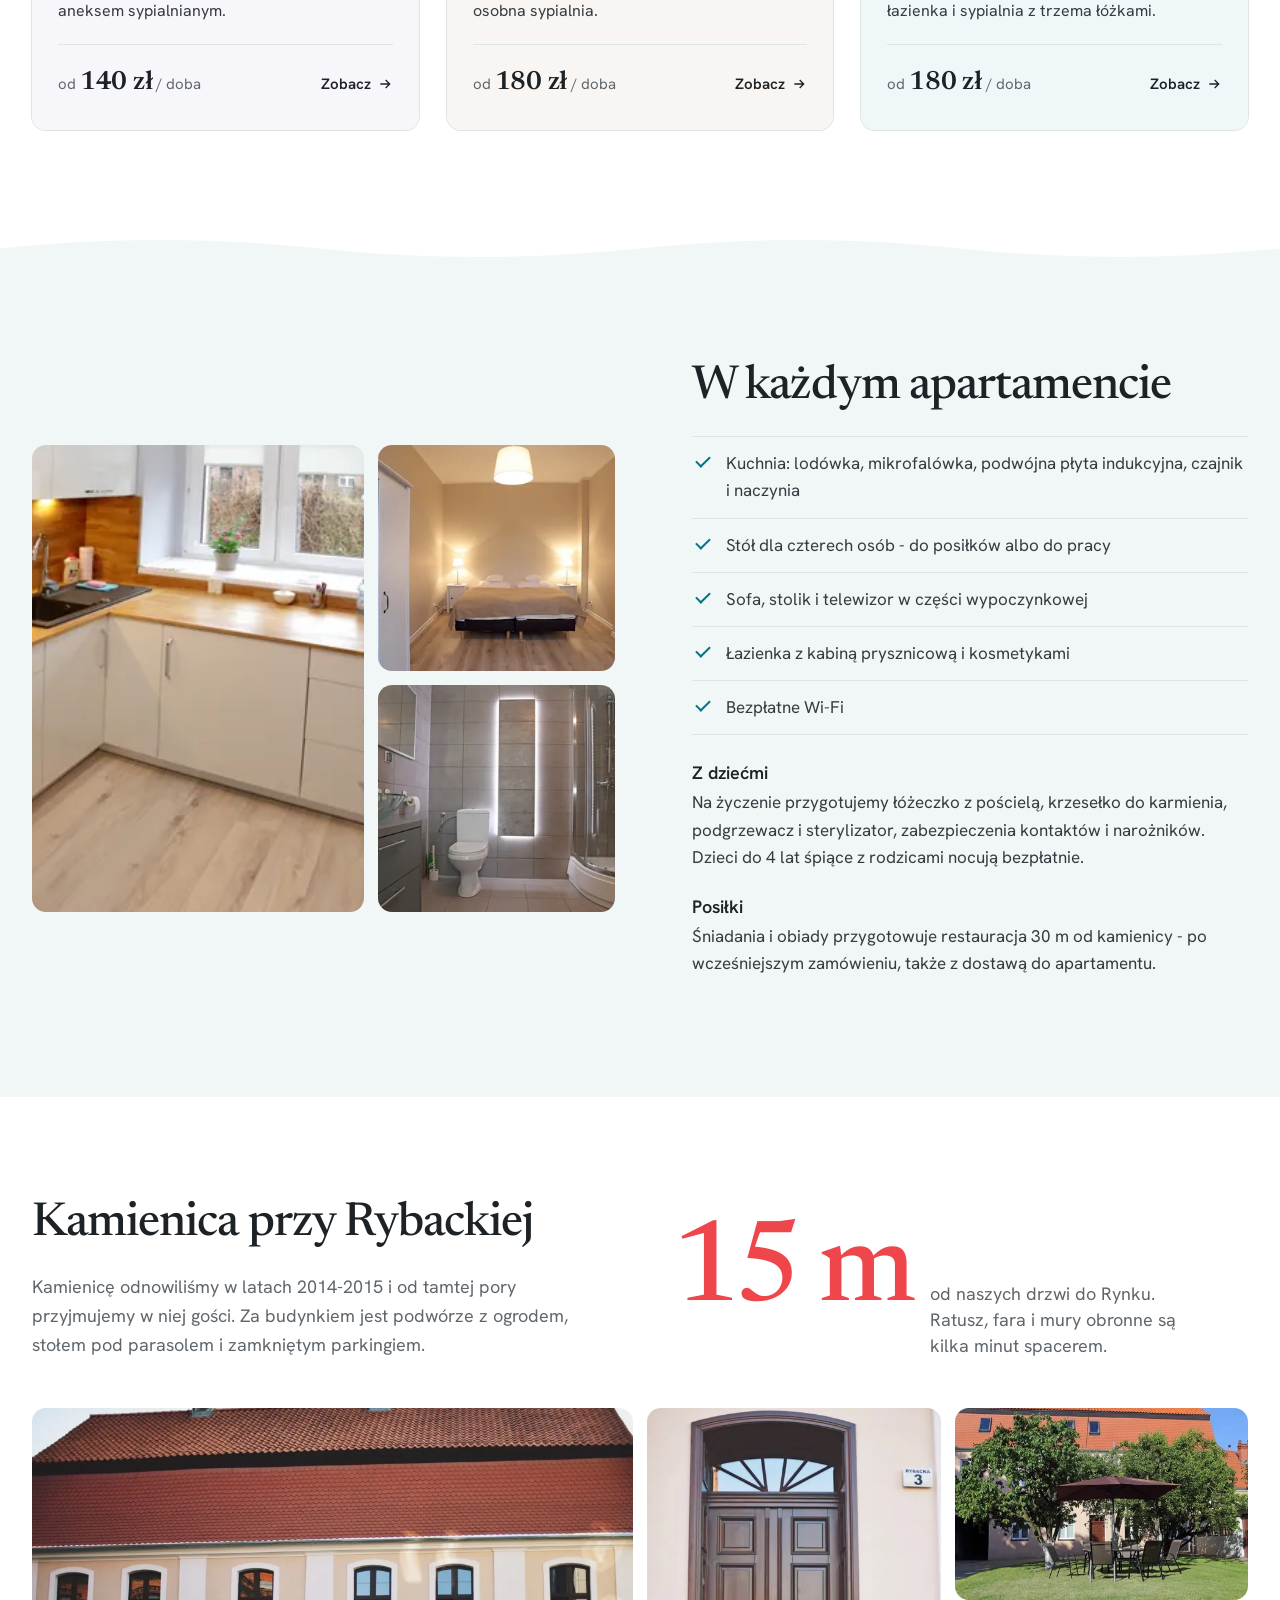
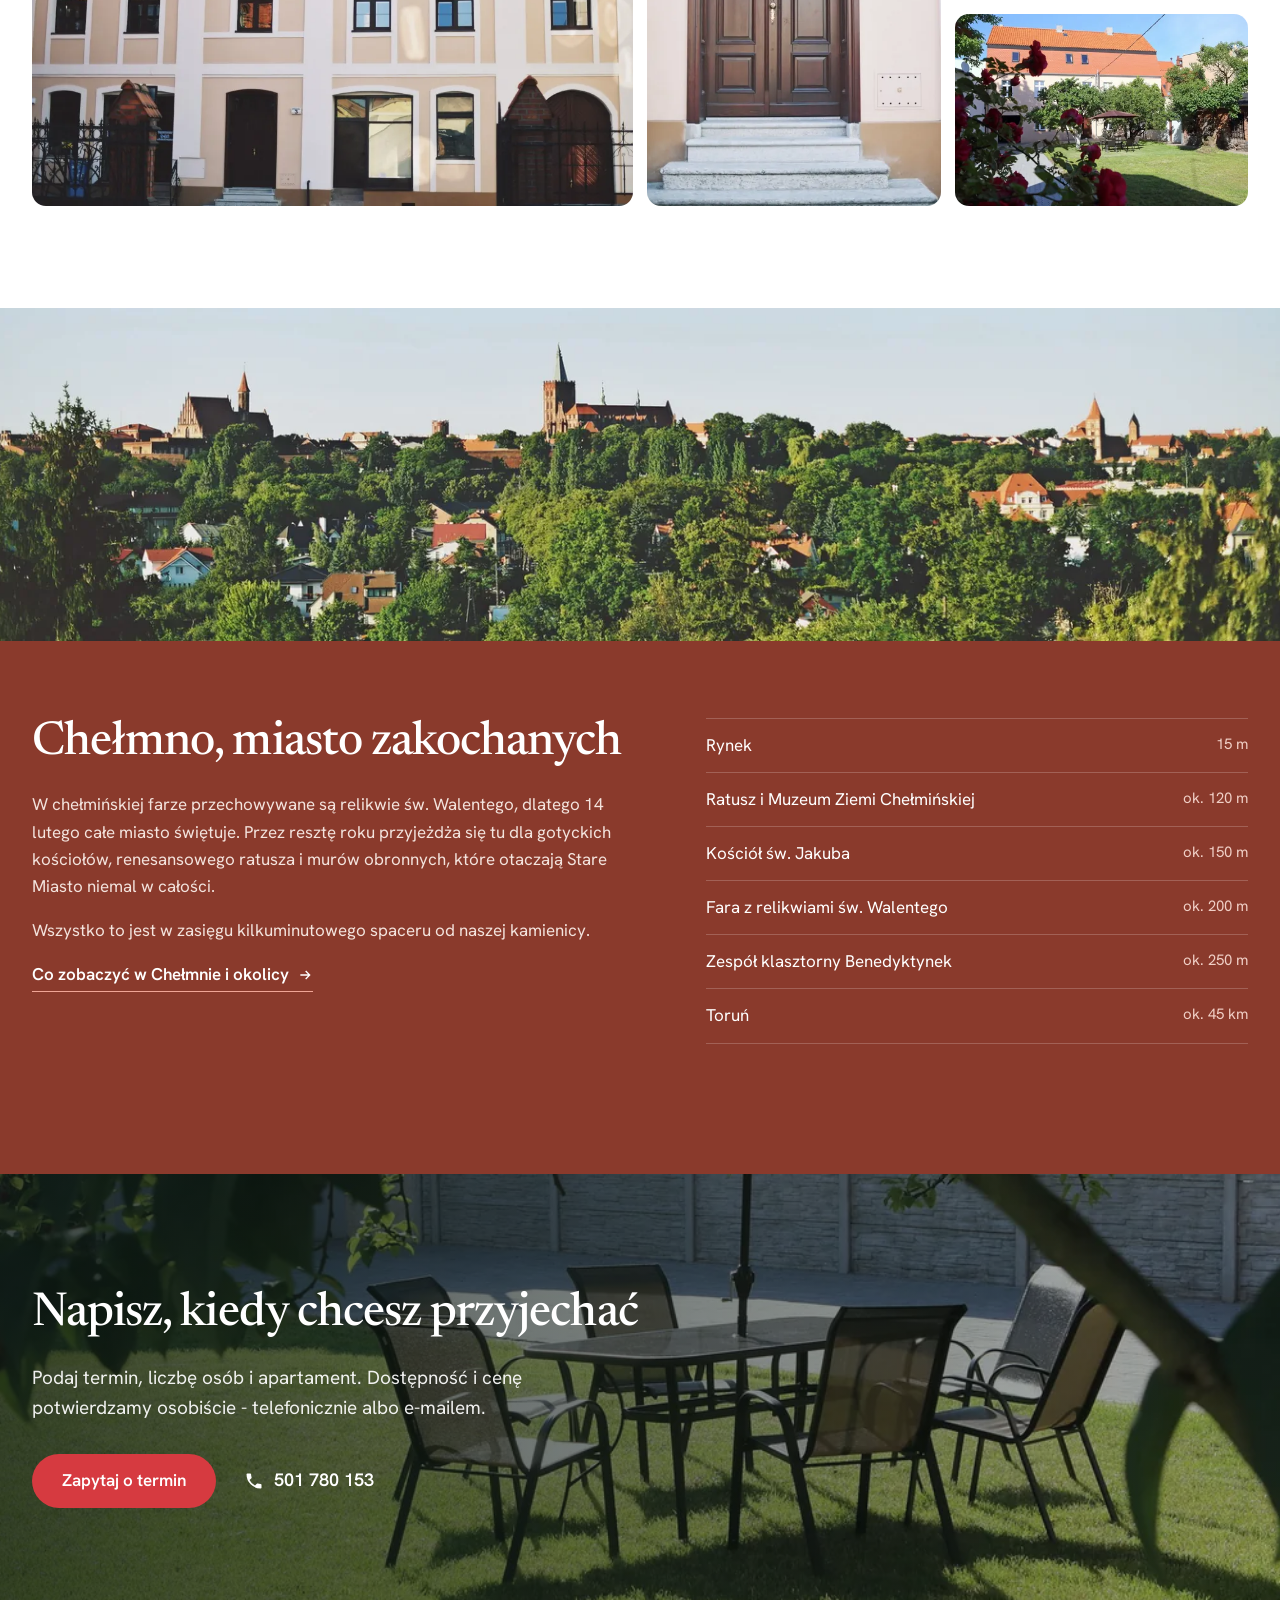
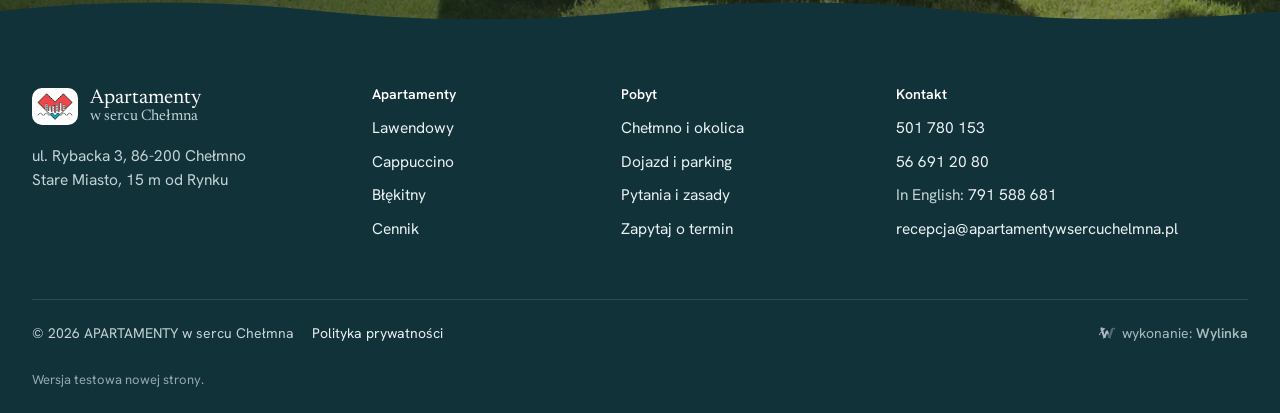
==== commit 7d072ef8: "Wersja testowa strony: 11 podstron, formularz zapytania, galerie, SEO, bez rezerwacji online Co-Auth" ====
--- a/index.html
+++ b/index.html
@@ -3,303 +3,197 @@
 <head>
 <meta charset="utf-8">
 <meta name="viewport" content="width=device-width, initial-scale=1, viewport-fit=cover">
-<meta name="robots" content="noindex">
-<title>Apartamenty w sercu Chełmna - ul. Rybacka 3, Chełmno</title>
-<meta name="description" content="Trzy apartamenty z kuchnią w zabytkowej kamienicy w centrum Chełmna. Sprawdź dostępność i zarezerwuj bezpośrednio.">
-<meta name="theme-color" content="#fbf6f0">
-<link rel="preconnect" href="https://fonts.googleapis.com">
-<link rel="preconnect" href="https://fonts.gstatic.com" crossorigin>
-<link href="https://fonts.googleapis.com/css2?family=Libre+Baskerville:wght@400;700&family=Source+Sans+3:wght@400;600;700&display=swap" rel="stylesheet">
-<link rel="stylesheet" href="style.css?v=1">
-<link rel="icon" href="img/serce.png">
+<title>Apartamenty w sercu Chełmna - noclegi przy Rynku w Chełmnie</title>
+<meta name="description" content="Trzy apartamenty z kuchnią w odnowionej kamienicy przy ul. Rybackiej 3, 15 m od Rynku w Chełmnie. Zamknięty parking, ogród, Wi-Fi. Zapytaj o wolny termin.">
+<meta name="robots" content="noindex, nofollow">
+<link rel="canonical" href="https://apartamentywsercuchelmna.pl/">
+<meta property="og:type" content="website">
+<meta property="og:locale" content="pl_PL">
+<meta property="og:site_name" content="Apartamenty w sercu Chełmna">
+<meta property="og:title" content="Apartamenty w sercu Chełmna - noclegi przy Rynku w Chełmnie">
+<meta property="og:description" content="Trzy apartamenty z kuchnią w odnowionej kamienicy przy ul. Rybackiej 3, 15 m od Rynku w Chełmnie. Zamknięty parking, ogród, Wi-Fi. Zapytaj o wolny termin.">
+<meta property="og:url" content="https://apartamentywsercuchelmna.pl/">
+<meta property="og:image" content="https://apartamentywsercuchelmna.pl/assets/img/hero-1280.webp">
+<meta name="theme-color" content="#ffffff">
+<link rel="icon" type="image/png" sizes="64x64" href="assets/img/favicon-64.png">
+<link rel="apple-touch-icon" href="assets/img/apple-touch-icon.png">
+<link rel="preload" href="assets/fonts/newsreader.woff2" as="font" type="font/woff2" crossorigin>
+<link rel="preload" href="assets/fonts/hanken.woff2" as="font" type="font/woff2" crossorigin>
+<link rel="stylesheet" href="assets/css/site.css?v=4">
+<script type="application/ld+json">{"@context":"https://schema.org","@graph":[{"@type":"LodgingBusiness","@id":"https://apartamentywsercuchelmna.pl/#obiekt","name":"APARTAMENTY w sercu Chełmna","url":"https://apartamentywsercuchelmna.pl/","telephone":"+48501780153","email":"recepcja@apartamentywsercuchelmna.pl","image":["https://apartamentywsercuchelmna.pl/assets/img/hero-1600.webp","https://apartamentywsercuchelmna.pl/assets/img/kam-fasada-950.webp"],"logo":"https://apartamentywsercuchelmna.pl/assets/img/logo.png","description":"Trzy apartamenty z kuchnią w kamienicy przy ul. Rybackiej 3, 15 m od Rynku w Chełmnie.","address":{"@type":"PostalAddress","streetAddress":"ul. Rybacka 3","postalCode":"86-200","addressLocality":"Chełmno","addressRegion":"kujawsko-pomorskie","addressCountry":"PL"},"geo":{"@type":"GeoCoordinates","latitude":53.3495547,"longitude":18.421228},"checkinTime":"14:30","checkoutTime":"10:30","numberOfRooms":3,"priceRange":"140-240 zł","currenciesAccepted":"PLN","knowsLanguage":["pl","en"],"smokingAllowed":false,"petsAllowed":"Po wcześniejszym uzgodnieniu","amenityFeature":[{"@type":"LocationFeatureSpecification","name":"Bezpłatne Wi-Fi","value":true},{"@type":"LocationFeatureSpecification","name":"Zamknięty parking","value":true},{"@type":"LocationFeatureSpecification","name":"Kuchnia w każdym apartamencie","value":true},{"@type":"LocationFeatureSpecification","name":"Ogród","value":true},{"@type":"LocationFeatureSpecification","name":"Łóżeczko dziecięce na życzenie","value":true}],"containsPlace":[{"@type":"Apartment","name":"Apartament Lawendowy","url":"https://apartamentywsercuchelmna.pl/apartamenty/lawendowy/"},{"@type":"Apartment","name":"Apartament Cappuccino","url":"https://apartamentywsercuchelmna.pl/apartamenty/cappuccino/"},{"@type":"Apartment","name":"Apartament Błękitny","url":"https://apartamentywsercuchelmna.pl/apartamenty/blekitny/"}]},{"@type":"WebSite","name":"Apartamenty w sercu Chełmna","url":"https://apartamentywsercuchelmna.pl/"}]}</script>
 </head>
 <body>
-<!-- Wizualizacja koncepcji nowej strony. Treści, ceny i zdjęcia pochodzą z obecnej strony apartamentywsercuchelmna.pl.
-     Zajęte dni w kalendarzu są przykładowe (demonstracja). Przypisanie zdjęć do apartamentów - wg kolorystyki wnętrz, do potwierdzenia. -->
-<header class="top" id="top">
+<a class="skip" href="#tresc">Przejdź do treści</a>
+<header class="top">
   <div class="wrap top-in">
-    <a class="marka" href="#top" aria-label="Apartamenty w sercu Chełmna - strona główna">
-      <img src="img/serce.png" alt="" width="111" height="84">
-      <span>Apartamenty<br><em>w sercu Chełmna</em></span>
-    </a>
-    <nav class="menu" id="menu" aria-label="Menu główne">
-      <a href="#apartamenty">Apartamenty</a>
-      <a href="#rezerwacja">Rezerwacja</a>
-      <a href="#cennik">Cennik</a>
-      <a href="#galeria">Galeria</a>
-      <a href="#chelmno">Chełmno</a>
-      <a href="#kontakt">Kontakt</a>
+    <button class="burger" id="burger" type="button" aria-label="Otwórz menu" aria-expanded="false" aria-controls="menu"><i></i><i></i><i></i></button>
+    <a class="marka" href="./" aria-label="Apartamenty w sercu Chełmna - strona główna"><img src="assets/img/serce.png" alt="" width="111" height="84"><span>Apartamenty<em>w sercu Chełmna</em></span></a>
+    <nav class="menu" id="menu" aria-label="Menu główne"><a href="apartamenty/">Apartamenty</a><a href="cennik/">Cennik</a><a href="chelmno/">Chełmno</a><a href="dojazd/">Dojazd</a><a href="pytania/">Pytania</a><a href="kontakt/">Kontakt</a>
+      <div class="menu-kontakt"><a class="btn" href="kontakt/#zapytanie">Zapytaj o termin</a><p>ul. Rybacka 3, 86-200 Chełmno<br>tel. <a href="tel:+48501780153">501 780 153</a> · <a href="mailto:recepcja@apartamentywsercuchelmna.pl">e-mail</a></p></div>
     </nav>
-    <a class="tel-top" href="tel:+48566912080" aria-label="Zadzwoń: 56 691 20 80">
-      <svg viewBox="0 0 24 24" aria-hidden="true"><path d="M6.6 10.8a15.1 15.1 0 0 0 6.6 6.6l2.2-2.2c.3-.3.7-.4 1-.2 1.1.4 2.3.6 3.6.6.6 0 1 .4 1 1V20c0 .6-.4 1-1 1A17 17 0 0 1 3 4c0-.6.4-1 1-1h3.5c.6 0 1 .4 1 1 0 1.2.2 2.4.6 3.6.1.3 0 .7-.2 1l-2.3 2.2z"/></svg>
-      <span>56 691 20 80</span>
-    </a>
-    <button class="burger" id="burger" aria-label="Otwórz menu" aria-expanded="false" aria-controls="menu"><i></i><i></i><i></i></button>
+    <a class="top-tel" href="tel:+48501780153" aria-label="Zadzwoń: 501 780 153"><svg viewBox="0 0 24 24" aria-hidden="true" fill="currentColor"><path d="M6.6 10.8a15.1 15.1 0 0 0 6.6 6.6l2.2-2.2c.3-.3.7-.4 1-.2 1.1.4 2.3.6 3.6.6.6 0 1 .4 1 1V20c0 .6-.4 1-1 1A17 17 0 0 1 3 4c0-.6.4-1 1-1h3.5c.6 0 1 .4 1 1 0 1.3.2 2.5.6 3.6.1.3 0 .7-.2 1z"/></svg><span>501 780 153</span></a>
+    <a class="btn top-cta" href="kontakt/#zapytanie">Zapytaj o termin</a>
   </div>
 </header>
-
-<main>
+<main id="tresc">
 <section class="hero">
-  <figure class="hero-foto">
-    <img src="img/hero.jpg" alt="Jasny pokój dzienny z aneksem kuchennym i widokiem na sypialnię" width="1600" height="1067" fetchpriority="high">
-  </figure>
-  <div class="hero-in">
-    <p class="hero-adres">ul. Rybacka 3, Chełmno</p>
+  <figure class="hero-foto"><img src="assets/img/hero-1600.webp" srcset="assets/img/hero-640.webp 640w, assets/img/hero-960.webp 960w, assets/img/hero-1280.webp 1280w, assets/img/hero-1600.webp 1600w" sizes="100vw" width="1600" height="1067" alt="Jasny pokój dzienny z aneksem kuchennym i widokiem na sypialnię w apartamencie Błękitnym w Chełmnie" fetchpriority="high" decoding="async"></figure>
+  <div class="hero-in"><div class="hero-tekst">
+    <p class="hero-adres"><svg viewBox="0 0 24 24" aria-hidden="true" fill="none" stroke="currentColor" stroke-width="2"><path d="M12 21s-7-6.2-7-11.5A7 7 0 0 1 19 9.5C19 14.8 12 21 12 21z"/><circle cx="12" cy="9.5" r="2.5"/></svg>ul. Rybacka 3, 15 m od Rynku</p>
     <h1>Apartamenty <span class="nw">w sercu Chełmna</span></h1>
-    <p class="lead">Trzy apartamenty z kuchnią w odrestaurowanej kamienicy, w samym sercu zabytkowego Chełmna - miasta zakochanych.</p>
-    <a class="btn" href="#rezerwacja" id="heroCta">Sprawdź dostępność</a>
-    <p class="oceny"><span>Booking.com <b>9,4</b>/10 · 233 opinie</span><span>Google <b>4,8</b>/5 · 98 opinii</span></p>
-  </div>
+    <p class="lead">Trzy apartamenty z kuchnią w odnowionej kamienicy na Starym Mieście. Zamknięty parking, ogród na podwórzu i Rynek tuż za rogiem.</p>
+    <a class="btn" href="kontakt/#zapytanie" data-glowne-cta>Zapytaj o termin</a>
+    <p class="oceny"><span>Booking.com <b>9,4</b>/10</span><span>Google <b>4,8</b>/5</span></p>
+  </div></div>
 </section>
 
-<section class="sek sek-biala" id="apartamenty">
+<section class="sek" id="apartamenty">
   <div class="wrap">
-    <div class="sek-glowa">
-      <h2>Trzy apartamenty</h2>
-      <p>Każdy z osobną łazienką, kuchnią i miejscem do odpoczynku. Wybierz ten, który pasuje do Waszej grupy.</p>
+    <div class="sek-glowa sek-glowa-r">
+      <div><h2>Trzy apartamenty dla 1 do 5 osób</h2>
+      <p>Każdy ma kuchnię, łazienkę z prysznicem i część wypoczynkową. Lawendowy jest na parterze, Cappuccino i Błękitny na pierwszym piętrze.</p></div>
+      <a class="link-str" href="cennik/">Pełny cennik <svg viewBox="0 0 24 24" aria-hidden="true" fill="none" stroke="currentColor" stroke-width="2"><path d="M5 12h14M13 6l6 6-6 6"/></svg></a>
     </div>
     <div class="apts">
-      <article class="apt" style="--k:#8f86c4">
-        <div class="apt-foto"><img src="img/lawendowy.jpg" alt="Apartament Lawendowy - stół z lawendowymi podkładkami i aneks z łóżkiem" loading="lazy" width="1600" height="979"></div>
+      <a class="apt" href="apartamenty/lawendowy/" style="--k:#8e7cc3">
+        <div class="apt-foto"><img src="assets/img/law-salon-960.webp" srcset="assets/img/law-salon-480.webp 480w, assets/img/law-salon-960.webp 960w" sizes="(max-width:900px) calc(100vw - 32px), (max-width:1024px) 50vw, 400px" width="960" height="587" alt="Pokój dzienny w apartamencie Lawendowym - stół z lawendowymi podkładkami, telewizor i aneks z łóżkiem" loading="lazy" decoding="async"></div>
         <div class="apt-in">
-          <h3>Lawendowy</h3>
+          <h3><i aria-hidden="true"></i>Lawendowy</h3>
           <p class="apt-meta">parter · ok. 35 m² · 1-3 osoby</p>
-          <p>Kuchnia, łazienka i pokój dzienny z sofą dwuosobową oraz aneksem sypialnianym z łóżkiem jednoosobowym.</p>
-          <div class="apt-dol"><p class="cena">od <b>140 zł</b> / doba</p><a class="btn-link" href="#rezerwacja" data-apt="lawendowy">Sprawdź termin</a></div>
+          <p>Kuchnia, łazienka i pokój dzienny z sofą oraz aneksem sypialnianym.</p>
+          <div class="apt-dol"><p class="cena">od <b>140 zł</b> / doba</p><span>Zobacz <svg viewBox="0 0 24 24" aria-hidden="true" fill="none" stroke="currentColor" stroke-width="2"><path d="M5 12h14M13 6l6 6-6 6"/></svg></span></div>
         </div>
-      </article>
-      <article class="apt" style="--k:#7a5040">
-        <div class="apt-foto"><img src="img/cappuccino.jpg" alt="Apartament Cappuccino - pokój dzienny z sofą i stołem" loading="lazy" width="950" height="633"></div>
+      </a><a class="apt" href="apartamenty/cappuccino/" style="--k:#9b6a4c">
+        <div class="apt-foto"><img src="assets/img/cap-salon-950.webp" srcset="assets/img/cap-salon-480.webp 480w, assets/img/cap-salon-950.webp 950w" sizes="(max-width:900px) calc(100vw - 32px), (max-width:1024px) 50vw, 400px" width="950" height="633" alt="Pokój dzienny w apartamencie Cappuccino - czerwona kanapa, stolik i telewizor" loading="lazy" decoding="async"></div>
         <div class="apt-in">
-          <h3>Cappuccino</h3>
+          <h3><i aria-hidden="true"></i>Cappuccino</h3>
           <p class="apt-meta">I piętro · ok. 56 m² · 2-4 osoby + małe dziecko</p>
-          <p>Kuchnia, łazienka, pokój dzienny z kanapą i sypialnia z dwoma łóżkami, które można połączyć w łóżko małżeńskie.</p>
-          <div class="apt-dol"><p class="cena">od <b>180 zł</b> / doba</p><a class="btn-link" href="#rezerwacja" data-apt="cappuccino">Sprawdź termin</a></div>
+          <p>Kuchnia, łazienka, pokój dzienny z kanapą i osobna sypialnia.</p>
+          <div class="apt-dol"><p class="cena">od <b>180 zł</b> / doba</p><span>Zobacz <svg viewBox="0 0 24 24" aria-hidden="true" fill="none" stroke="currentColor" stroke-width="2"><path d="M5 12h14M13 6l6 6-6 6"/></svg></span></div>
         </div>
-      </article>
-      <article class="apt" style="--k:#1f8fb0">
-        <div class="apt-foto"><img src="img/blekitny.jpg" alt="Apartament Błękitny - pokój dzienny z aneksem kuchennym" loading="lazy" width="950" height="653"></div>
+      </a><a class="apt" href="apartamenty/blekitny/" style="--k:#1b93b0">
+        <div class="apt-foto"><img src="assets/img/ble-salon-950.webp" srcset="assets/img/ble-salon-480.webp 480w, assets/img/ble-salon-950.webp 950w" sizes="(max-width:900px) calc(100vw - 32px), (max-width:1024px) 50vw, 400px" width="950" height="704" alt="Pokój dzienny w apartamencie Błękitnym - stół z niebieskimi bieżnikami i widok na sypialnię" loading="lazy" decoding="async"></div>
         <div class="apt-in">
-          <h3>Błękitny</h3>
+          <h3><i aria-hidden="true"></i>Błękitny</h3>
           <p class="apt-meta">I piętro · ok. 56 m² · do 5 osób</p>
-          <p>Pokój dzienny z aneksem kuchennym i sofą, łazienka oraz sypialnia z trzema łóżkami (można połączyć w małżeńskie + pojedyncze).</p>
-          <div class="apt-dol"><p class="cena">od <b>180 zł</b> / doba</p><a class="btn-link" href="#rezerwacja" data-apt="blekitny">Sprawdź termin</a></div>
+          <p>Pokój dzienny z aneksem kuchennym, łazienka i sypialnia z trzema łóżkami.</p>
+          <div class="apt-dol"><p class="cena">od <b>180 zł</b> / doba</p><span>Zobacz <svg viewBox="0 0 24 24" aria-hidden="true" fill="none" stroke="currentColor" stroke-width="2"><path d="M5 12h14M13 6l6 6-6 6"/></svg></span></div>
         </div>
-      </article>
+      </a>
     </div>
   </div>
 </section>
 
-<section class="sek sek-krem" id="wyposazenie">
+<svg class="fala" style="color:#f1f6f7" viewBox="0 0 1440 40" preserveAspectRatio="none" aria-hidden="true" focusable="false"><path d="M0 22 C 120 6, 240 6, 360 22 S 600 38, 720 22 S 960 6, 1080 22 S 1320 38, 1440 22 V40 H0Z"/></svg>
+<section class="sek sek-tlo">
   <div class="wrap dwie">
-    <div class="foto-para">
-      <img class="fp-duze" src="img/fasada.jpg" alt="Elewacja kamienicy przy ul. Rybackiej" loading="lazy" width="950" height="634">
-      <img class="fp-male" src="img/ogrod.jpg" alt="Podwórze z ogrodem, stołem i parasolem" loading="lazy" width="950" height="633">
+    <div class="mozaika">
+      <figure><img src="assets/img/law-kuchnia-950.webp" srcset="assets/img/law-kuchnia-480.webp 480w, assets/img/law-kuchnia-950.webp 950w" sizes="(max-width:900px) 100vw, 360px" width="950" height="660" alt="Kuchnia z drewnianym blatem i płytą indukcyjną w apartamencie Lawendowym" loading="lazy" decoding="async"></figure>
+      <figure><img src="assets/img/cap-sypialnia-950.webp" srcset="assets/img/cap-sypialnia-480.webp 480w, assets/img/cap-sypialnia-950.webp 950w" sizes="(max-width:900px) 50vw, 260px" width="950" height="645" alt="Sypialnia z połączonymi łóżkami w apartamencie Cappuccino" loading="lazy" decoding="async"></figure>
+      <figure><img src="assets/img/ble-lazienka-950.webp" srcset="assets/img/ble-lazienka-480.webp 480w, assets/img/ble-lazienka-950.webp 950w" sizes="(max-width:900px) 50vw, 260px" width="950" height="633" alt="Łazienka z kabiną prysznicową w apartamencie Błękitnym" loading="lazy" decoding="async"></figure>
     </div>
     <div class="tekst">
       <h2>W każdym apartamencie</h2>
-      <ul class="lista">
-        <li>Część wypoczynkowa z sofą, stolikiem i telewizorem</li>
-        <li>Stół z krzesłami dla czterech osób - do posiłków albo do pracy</li>
-        <li>Kuchnia: lodówka, mikrofalówka, podwójna płyta indukcyjna i naczynia</li>
-        <li>Łazienka z kabiną prysznicową</li>
-        <li>Wi-Fi</li>
-      </ul>
+      <ul class="lista"><li>Kuchnia: lodówka, mikrofalówka, podwójna płyta indukcyjna, czajnik i naczynia</li><li>Stół dla czterech osób - do posiłków albo do pracy</li><li>Sofa, stolik i telewizor w części wypoczynkowej</li><li>Łazienka z kabiną prysznicową i kosmetykami</li><li>Bezpłatne Wi-Fi</li></ul>
       <h3 class="h3-m">Z dziećmi</h3>
-      <p>Na życzenie łóżeczko z pościelą, krzesełko do karmienia, podgrzewacz i sterylizator, zabezpieczenia kontaktów i narożników. Dzieci do lat 4 śpiące z rodzicami - bezpłatnie.</p>
-      <h3 class="h3-m">Na miejscu</h3>
-      <p>Zamknięty parking. Śniadania i obiady z restauracji 30 m od kamienicy, także z dostawą do apartamentu. Na specjalne okazje - dla nowożeńców, zakochanych, na jubileusz - przygotujemy wystrój apartamentu.</p>
+      <p>Na życzenie przygotujemy łóżeczko z pościelą, krzesełko do karmienia, podgrzewacz i sterylizator, zabezpieczenia kontaktów i narożników. Dzieci do 4 lat śpiące z rodzicami nocują bezpłatnie.</p>
+      <h3 class="h3-m">Posiłki</h3>
+      <p>Śniadania i obiady przygotowuje restauracja 30 m od kamienicy - po wcześniejszym zamówieniu, także z dostawą do apartamentu.</p>
     </div>
   </div>
 </section>
 
-<section class="sek sek-biala" id="rezerwacja">
+<section class="sek">
   <div class="wrap">
-    <div class="sek-glowa">
-      <h2>Sprawdź dostępność i zarezerwuj</h2>
-      <p>Wybierz apartament i daty pobytu. Cenę zobaczysz od razu, a prośba o rezerwację trafi prosto do recepcji.</p>
+    <div class="kam-tekst">
+      <div><h2>Kamienica przy Rybackiej</h2>
+      <p>Kamienicę odnowiliśmy w latach 2014-2015 i od tamtej pory przyjmujemy w niej gości. Za budynkiem jest podwórze z ogrodem, stołem pod parasolem i zamkniętym parkingiem.</p></div>
+      <p class="pietnascie"><b>15 m</b><span>od naszych drzwi do Rynku. Ratusz, fara i mury obronne są kilka minut spacerem.</span></p>
     </div>
-
-    <div class="rez" id="rez">
-      <div class="rez-lewa">
-        <div class="wybor" role="radiogroup" aria-label="Apartament" id="wyborApt">
-          <button type="button" role="radio" data-apt="lawendowy" aria-checked="true">Lawendowy<small>1-3 os.</small></button>
-          <button type="button" role="radio" data-apt="cappuccino" aria-checked="false">Cappuccino<small>2-4 os.</small></button>
-          <button type="button" role="radio" data-apt="blekitny" aria-checked="false">Błękitny<small>2-5 os.</small></button>
-        </div>
-
-        <div class="kal" id="kal">
-          <div class="kal-nav">
-            <button type="button" class="kal-str" id="kalPrev" aria-label="Poprzedni miesiąc"><svg viewBox="0 0 24 24"><path d="M15 5l-7 7 7 7"/></svg></button>
-            <p class="kal-podp" id="kalPodp">Wybierz dzień przyjazdu</p>
-            <button type="button" class="kal-str" id="kalNext" aria-label="Następny miesiąc"><svg viewBox="0 0 24 24"><path d="M9 5l7 7-7 7"/></svg></button>
-          </div>
-          <div class="kal-mies" id="kalMies"></div>
-          <div class="kal-leg">
-            <span><i class="l-wol"></i>wolne</span>
-            <span><i class="l-zaj"></i>zajęte (przykładowe)</span>
-            <span><i class="l-wyb"></i>Twój pobyt</span>
-          </div>
-        </div>
-      </div>
-
-      <form class="rez-prawa" id="rezForm" novalidate>
-        <div class="daty">
-          <div><span>Przyjazd</span><b id="dPrzyj">-</b></div>
-          <div><span>Wyjazd</span><b id="dWyj">-</b></div>
-        </div>
-
-        <div class="pole-l">
-          <div><span class="et">Goście</span><small>dorośli i dzieci od 4 lat</small></div>
-          <div class="stepper"><button type="button" data-krok="-1" data-cel="goscie" aria-label="Mniej gości">-</button><output id="goscie">2</output><button type="button" data-krok="1" data-cel="goscie" aria-label="Więcej gości">+</button></div>
-        </div>
-        <div class="pole-l">
-          <div><span class="et">Dzieci do lat 4</span><small>śpiące z rodzicami - bezpłatnie</small></div>
-          <div class="stepper"><button type="button" data-krok="-1" data-cel="male" aria-label="Mniej dzieci">-</button><output id="male">0</output><button type="button" data-krok="1" data-cel="male" aria-label="Więcej dzieci">+</button></div>
-        </div>
-        <label class="pole-c"><input type="checkbox" id="parking"><span>Zamknięty parking <small>6 zł / doba</small></span></label>
-        <label class="pole-c" id="lozWiersz"><input type="checkbox" id="lozeczko"><span>Łóżeczko dziecięce <small>20 zł jednorazowo</small></span></label>
-
-        <div class="suma" id="suma" aria-live="polite">
-          <p class="suma-pusta">Zaznacz w kalendarzu przyjazd i wyjazd, a policzymy cenę pobytu.</p>
-        </div>
-
-        <div class="dane">
-          <label><span>Imię i nazwisko</span><input type="text" id="fImie" autocomplete="name" required></label>
-          <label><span>Telefon</span><input type="tel" id="fTel" autocomplete="tel" inputmode="tel" required></label>
-          <label><span>E-mail</span><input type="email" id="fMail" autocomplete="email"></label>
-        </div>
-        <button class="btn btn-pelny" type="submit" id="wyslij">Wyślij prośbę o rezerwację</button>
-        <p class="blad" id="blad" role="alert"></p>
-        <div class="potw" id="potw" hidden></div>
-      </form>
-    </div>
-
-    <p class="ical"><svg viewBox="0 0 24 24" aria-hidden="true"><path d="M4 12a8 8 0 0 1 14-5.3M20 12a8 8 0 0 1-14 5.3M18 3v4h-4M6 21v-4h4"/></svg>Kalendarz będzie synchronizowany z Booking.com i innymi portalami (iCal), więc ten sam termin nie zostanie zarezerwowany dwa razy.</p>
-    <p class="demo-info">Wersja pokazowa: zajęte dni są przykładowe, a prośba nie jest nigdzie wysyłana.</p>
-  </div>
-</section>
-
-<section class="sek sek-krem" id="cennik">
-  <div class="wrap">
-    <div class="sek-glowa">
-      <h2>Cennik</h2>
-      <p>Cena za apartament za dobę, zależnie od liczby osób. Przy dłuższych pobytach cenę można negocjować.</p>
-    </div>
-    <div class="cennik">
-      <div class="cen-kol">
-        <h3>Lawendowy</h3>
-        <dl><dt>1 osoba</dt><dd>140 zł</dd><dt>2 osoby</dt><dd>165 zł</dd><dt>3 osoby</dt><dd>200 zł</dd></dl>
-      </div>
-      <div class="cen-kol">
-        <h3>Cappuccino</h3>
-        <dl><dt>2 osoby</dt><dd>180 zł</dd><dt>3 osoby</dt><dd>200 zł</dd><dt>4 osoby</dt><dd>220 zł</dd><dt>łóżeczko dziecięce</dt><dd>20 zł jednorazowo</dd></dl>
-      </div>
-      <div class="cen-kol">
-        <h3>Błękitny</h3>
-        <dl><dt>2 osoby</dt><dd>180 zł</dd><dt>3 osoby</dt><dd>200 zł</dd><dt>4 osoby</dt><dd>220 zł</dd><dt>5 osób</dt><dd>240 zł</dd><dt>łóżeczko dziecięce</dt><dd>20 zł jednorazowo</dd></dl>
-      </div>
-    </div>
-    <div class="dodatki">
-      <div>
-        <h3 class="h3-m">Posiłki</h3>
-        <p>Przygotowywane po wcześniejszym zamówieniu w restauracji 30 m od kamienicy. Śniadanie od 8:30: 20 zł za osobę dorosłą, 10 zł za dziecko powyżej 4 lat. Obiad z oferty dnia: 15 zł. Dostawa do apartamentu: +10 zł.</p>
-      </div>
-      <div>
-        <h3 class="h3-m">Parking i okazje</h3>
-        <p>Zamknięty parking: 6 zł za dobę. Wystrój apartamentu na specjalną okazję - cena ustalana indywidualnie. Dzieci do lat 4 śpiące z rodzicami - bezpłatnie.</p>
-      </div>
-    </div>
-    <p class="demo-info">Ceny przeniesione z obecnej strony - do aktualizacji przed uruchomieniem.</p>
-  </div>
-</section>
-
-<section class="sek sek-biala" id="galeria">
-  <div class="wrap">
-    <div class="sek-glowa">
-      <h2>Galeria</h2>
-      <p>Kamienica, podwórze z ogrodem i wnętrza apartamentów.</p>
-    </div>
-    <div class="gal" id="gal">
-      <button type="button" class="g-w"><img src="img/ogrod.jpg" alt="Podwórze z ogrodem i parasolem" loading="lazy"></button>
-      <button type="button"><img src="img/cappuccino-sypialnia.jpg" alt="Sypialnia z połączonymi łóżkami" loading="lazy"></button>
-      <button type="button"><img src="img/blekitny-sypialnia.jpg" alt="Sypialnia w ciepłym świetle lampek" loading="lazy"></button>
-      <button type="button" class="g-p"><img src="img/schody.jpg" alt="Drewniane schody w kamienicy" loading="lazy"></button>
-      <button type="button"><img src="img/kuchnia.jpg" alt="Kuchnia z drewnianym blatem" loading="lazy"></button>
-      <button type="button"><img src="img/lazienka.jpg" alt="Łazienka z kabiną prysznicową" loading="lazy"></button>
-      <button type="button"><img src="img/stol.jpg" alt="Stół przy oknie" loading="lazy"></button>
-      <button type="button" class="g-w"><img src="img/ogrod-roze.jpg" alt="Róże na podwórzu kamienicy" loading="lazy"></button>
-      <button type="button"><img src="img/cappuccino-kuchnia.jpg" alt="Jasna kuchnia przy oknie" loading="lazy"></button>
-      <button type="button"><img src="img/lawendowy-lozko.jpg" alt="Łóżko w aneksie sypialnianym" loading="lazy"></button>
-      <button type="button"><img src="img/salon.jpg" alt="Pokój dzienny z telewizorem" loading="lazy"></button>
-      <button type="button"><img src="img/ogrod-stol.jpg" alt="Stolik w ogrodzie" loading="lazy"></button>
+    <div class="kam">
+      <button type="button" class="k-d" data-grupa="kam" data-duze="assets/img/kam-fasada-950.webp" data-opis="Elewacja kamienicy przy ul. Rybackiej 3 w Chełmnie" aria-label="Powiększ zdjęcie: Elewacja kamienicy przy ul. Rybackiej 3 w Chełmnie"><img src="assets/img/kam-fasada-950.webp" srcset="assets/img/kam-fasada-480.webp 480w, assets/img/kam-fasada-950.webp 950w" sizes="(max-width:900px) 100vw, 620px" width="950" height="634" alt="Elewacja kamienicy przy ul. Rybackiej 3 w Chełmnie" loading="lazy" decoding="async"></button>
+      <button type="button" class="k-p" data-grupa="kam" data-duze="assets/img/kam-drzwi-567.webp" data-opis="Zabytkowe drzwi wejściowe do kamienicy" aria-label="Powiększ zdjęcie: Zabytkowe drzwi wejściowe do kamienicy"><img src="assets/img/kam-drzwi-567.webp" srcset="assets/img/kam-drzwi-480.webp 480w, assets/img/kam-drzwi-567.webp 567w" sizes="(max-width:900px) 50vw, 300px" width="567" height="850" alt="Zabytkowe drzwi wejściowe do kamienicy" loading="lazy" decoding="async"></button>
+      <button type="button" data-grupa="kam" data-duze="assets/img/ogr-parasol-950.webp" data-opis="Ogród na podwórzu kamienicy - stół z krzesłami pod parasolem" aria-label="Powiększ zdjęcie: Ogród na podwórzu kamienicy - stół z krzesłami pod parasolem"><img src="assets/img/ogr-parasol-950.webp" srcset="assets/img/ogr-parasol-480.webp 480w, assets/img/ogr-parasol-950.webp 950w" sizes="(max-width:900px) 50vw, 300px" width="950" height="633" alt="Ogród na podwórzu kamienicy - stół z krzesłami pod parasolem" loading="lazy" decoding="async"></button>
+      <button type="button" data-grupa="kam" data-duze="assets/img/ogr-roze-950.webp" data-opis="Róże i drzewa owocowe na podwórzu" aria-label="Powiększ zdjęcie: Róże i drzewa owocowe na podwórzu"><img src="assets/img/ogr-roze-950.webp" srcset="assets/img/ogr-roze-480.webp 480w, assets/img/ogr-roze-950.webp 950w" sizes="(max-width:900px) 50vw, 300px" width="950" height="633" alt="Róże i drzewa owocowe na podwórzu" loading="lazy" decoding="async"></button>
+      <button type="button" hidden data-grupa="kam" data-duze="assets/img/kam-schody-950.webp" data-opis="Drewniane schody na klatce schodowej kamienicy" aria-label="Powiększ zdjęcie"></button>
+      <button type="button" hidden data-grupa="kam" data-duze="assets/img/ogr-wjazd-950.webp" data-opis="Wjazd na podwórze z zamkniętym parkingiem" aria-label="Powiększ zdjęcie"></button>
+      <button type="button" hidden data-grupa="kam" data-duze="assets/img/ogr-dom-950.webp" data-opis="Podwórze z ogrodem od strony kamienicy" aria-label="Powiększ zdjęcie"></button>
     </div>
   </div>
 </section>
 
-<section class="sek sek-krem" id="chelmno">
-  <div class="wrap dwie dwie-odw">
-    <div class="tekst">
-      <h2>Chełmno - miasto zakochanych</h2>
-      <p>Gotyckie kościoły, renesansowy ratusz, niemal w całości zachowane mury obronne z bramami i szachownicowy układ ulic z największym rynkiem w Polsce północnej. Miasto jest na liście Pomników Historii.</p>
-      <p>W chełmińskiej farze przechowywane są relikwie św. Walentego, dlatego 14 lutego miasto świętuje wyjątkowo uroczyście - z dekoracjami, koncertami i jarmarkiem.</p>
-      <h3 class="h3-m">W kalendarzu miasta</h3>
-      <ul class="kalendarz">
-        <li><b>luty</b>Walentynki Chełmińskie, Jarmark św. Walentego</li>
-        <li><b>maj</b>Turniej Rycerski o „Złotą Jaszczurkę”</li>
-        <li><b>maj - sierpień</b>Chełmińskie Wieczory Organowe, „Muzyka w Zabytkach Chełmna”</li>
-        <li><b>czerwiec / lipiec</b>Dni Chełmna</li>
-        <li><b>grudzień</b>Jarmark świąteczny</li>
-      </ul>
-      <p class="okolica">W okolicy: Świecie z zamkiem krzyżackim (10 km), pałac w Bajerzu (14 km), ruiny zamku w Papowie Biskupim (17 km).</p>
-    </div>
-    <div class="foto-para">
-      <img class="fp-duze" src="img/panorama.jpg" alt="Panorama Chełmna z wieżami kościołów" loading="lazy" width="950" height="634">
-      <img class="fp-male" src="img/wieza.jpg" alt="Wieża kościoła w Chełmnie" loading="lazy" width="567" height="850">
+<section class="sek-cegla" aria-labelledby="h-miasto">
+  <figure class="pas"><img src="assets/img/pas-panorama-2000.webp" srcset="assets/img/pas-panorama-960.webp 960w, assets/img/pas-panorama-1400.webp 1400w, assets/img/pas-panorama-2000.webp 2000w" sizes="100vw" width="2000" height="500" alt="Panorama Chełmna z wieżami gotyckich kościołów nad zielenią" loading="lazy" decoding="async"></figure>
+  <div class="sek" style="padding-top:clamp(48px,6vw,88px)">
+    <div class="wrap miasto">
+      <div class="tekst">
+        <h2 id="h-miasto">Chełmno, miasto zakochanych</h2>
+        <p>W chełmińskiej farze przechowywane są relikwie św. Walentego, dlatego 14 lutego całe miasto świętuje. Przez resztę roku przyjeżdża się tu dla gotyckich kościołów, renesansowego ratusza i murów obronnych, które otaczają Stare Miasto niemal w całości.</p>
+        <p>Wszystko to jest w zasięgu kilkuminutowego spaceru od naszej kamienicy.</p>
+        <a class="link-str" href="chelmno/">Co zobaczyć w Chełmnie i okolicy <svg viewBox="0 0 24 24" aria-hidden="true" fill="none" stroke="currentColor" stroke-width="2"><path d="M5 12h14M13 6l6 6-6 6"/></svg></a>
+      </div>
+      <div>
+        <ul class="miejsca">
+          <li>Rynek<span>15 m</span></li>
+          <li>Ratusz i Muzeum Ziemi Chełmińskiej<span>ok. 120 m</span></li>
+          <li>Kościół św. Jakuba<span>ok. 150 m</span></li>
+          <li>Fara z relikwiami św. Walentego<span>ok. 200 m</span></li>
+          <li>Zespół klasztorny Benedyktynek<span>ok. 250 m</span></li>
+          <li>Toruń<span>ok. 45 km</span></li>
+        </ul>
+      </div>
     </div>
   </div>
 </section>
 
-<section class="sek sek-biala" id="kontakt">
-  <div class="wrap dwie">
-    <div class="tekst">
-      <h2>Kontakt i dojazd</h2>
-      <address>APARTAMENTY w sercu Chełmna<br>ul. Rybacka 3, 86-200 Chełmno</address>
-      <ul class="kontakty">
-        <li><span>Recepcja</span><a href="tel:+48566912080">56 691 20 80</a></li>
-        <li><span>Komórka</span><a href="tel:+48501780153">501 780 153</a></li>
-        <li><span>For English</span><a href="tel:+48791588681">791 588 681</a></li>
-        <li><span>E-mail</span><a href="mailto:recepcja@apartamentywsercuchelmna.pl">recepcja@apartamentywsercuchelmna.pl</a></li>
-      </ul>
-      <a class="btn btn-jasny" href="https://www.google.com/maps/dir/?api=1&amp;destination=53.34955,18.42123" target="_blank" rel="noopener">Wyznacz trasę</a>
-    </div>
-    <div class="mapa">
-      <iframe title="Mapa dojazdu - ul. Rybacka 3, Chełmno" loading="lazy" src="https://www.openstreetmap.org/export/embed.html?bbox=18.4135%2C53.3462%2C18.4290%2C53.3530&amp;layer=mapnik&amp;marker=53.34955%2C18.42123"></iframe>
+<section class="zapr">
+  <img src="assets/img/pas-ogrod-stol-2000.webp" srcset="assets/img/pas-ogrod-stol-960.webp 960w, assets/img/pas-ogrod-stol-1400.webp 1400w, assets/img/pas-ogrod-stol-2000.webp 2000w" sizes="100vw" width="2000" height="500" alt="" loading="lazy" decoding="async">
+  <div class="wrap zapr-in">
+    <h2>Napisz, kiedy chcesz przyjechać</h2>
+    <p>Podaj termin, liczbę osób i apartament. Dostępność i cenę potwierdzamy osobiście - telefonicznie albo <span class="nw">e-mailem</span>.</p>
+    <div class="zapr-akcje">
+      <a class="btn" href="kontakt/#zapytanie">Zapytaj o termin</a>
+      <a class="zapr-tel" href="tel:+48501780153"><svg viewBox="0 0 24 24" aria-hidden="true" fill="currentColor"><path d="M6.6 10.8a15.1 15.1 0 0 0 6.6 6.6l2.2-2.2c.3-.3.7-.4 1-.2 1.1.4 2.3.6 3.6.6.6 0 1 .4 1 1V20c0 .6-.4 1-1 1A17 17 0 0 1 3 4c0-.6.4-1 1-1h3.5c.6 0 1 .4 1 1 0 1.3.2 2.5.6 3.6.1.3 0 .7-.2 1z"/></svg>501 780 153</a>
     </div>
   </div>
 </section>
 </main>
-
 <footer class="stopka">
-  <div class="wrap stopka-in">
-    <a class="marka" href="#top"><img src="img/serce.png" alt="" width="111" height="84"><span>Apartamenty<br><em>w sercu Chełmna</em></span></a>
-    <p>ul. Rybacka 3, 86-200 Chełmno · <a href="tel:+48566912080">56 691 20 80</a> · <a href="mailto:recepcja@apartamentywsercuchelmna.pl">recepcja@apartamentywsercuchelmna.pl</a></p>
-    <p class="mala">Wizualizacja nowej strony głównej. Treści, ceny i zdjęcia pochodzą z obecnej strony apartamentywsercuchelmna.pl.</p>
+  <svg class="fala fala-st" style="color:#12323a" viewBox="0 0 1440 40" preserveAspectRatio="none" aria-hidden="true" focusable="false"><path d="M0 22 C 120 6, 240 6, 360 22 S 600 38, 720 22 S 960 6, 1080 22 S 1320 38, 1440 22 V40 H0Z"/></svg>
+  <div class="wrap">
+    <div class="st-gora">
+      <div>
+        <a class="st-marka" href="./"><img src="assets/img/serce.png" alt="" width="111" height="84" loading="lazy"><span>Apartamenty<em>w sercu Chełmna</em></span></a>
+        <p>ul. Rybacka 3, 86-200 Chełmno<br>Stare Miasto, 15 m od Rynku</p>
+      </div>
+      <div><h2>Apartamenty</h2><ul>
+        <li><a href="apartamenty/lawendowy/">Lawendowy</a></li><li><a href="apartamenty/cappuccino/">Cappuccino</a></li>
+        <li><a href="apartamenty/blekitny/">Błękitny</a></li><li><a href="cennik/">Cennik</a></li></ul></div>
+      <div><h2>Pobyt</h2><ul>
+        <li><a href="chelmno/">Chełmno i okolica</a></li><li><a href="dojazd/">Dojazd i parking</a></li>
+        <li><a href="pytania/">Pytania i zasady</a></li><li><a href="kontakt/#zapytanie">Zapytaj o termin</a></li></ul></div>
+      <div><h2>Kontakt</h2><ul>
+        <li><a href="tel:+48501780153">501 780 153</a></li><li><a href="tel:+48566912080">56 691 20 80</a></li>
+        <li>In English: <a href="tel:+48791588681">791 588 681</a></li><li><a href="mailto:recepcja@apartamentywsercuchelmna.pl">recepcja@apartamentywsercuchelmna.pl</a></li></ul></div>
+    </div>
+    <div class="st-dol">
+      <p><span>© 2026 APARTAMENTY w sercu Chełmna</span><a href="polityka-prywatnosci/">Polityka prywatności</a></p>
+      <p><a class="wylinka-badge" href="https://wylinka.pl/?utm_source=apartamentywsercuchelmna.pl&amp;utm_medium=stopka&amp;utm_campaign=wykonanie" rel="noopener" title="Strona wykonana przez Wylinka"><svg viewBox="0 0 64 64" aria-hidden="true" focusable="false" fill="currentColor"><path d="M9.8 22.8l-1.2-7.9 2.2-3.7 15.5 4.6-.5 1.5-7.2 5.5 4.7 15.6 5-15.6 7 0 4.1 12.7-4.2-.9-2.6 1.8-.8-2.2-5.3 15.6-4.3 0 .4 .2-2.1 2.8-1.3-1.1 1.1-1.4-3.1 .2-.1-1.7 2.2-.1-5.7-16.5-4.8 .6-.8 3.1 0 .5-.3 .5 .8 2.2-1.6 .5-.4-1.3-.8 1.6-1.5-.8 .8-1.6-1.4 .6-.6-1.6 2.3-.8 .2-.4 1.3-4.8 5.9-.8-2.4-6.9zM15.2 13.7l-.1-.4-.4 .8-.1 .8 .1 1 .1 .4 .3 .7 .3-.9 .1-.7 0-.8z"/><path class="wy-pod" d="M37.1 49.8l-4.5-13.3 2.6-1.8 4.2 .9 .9 2.8 3-9.7 0-.5 .1-.8 3.2-8.4 .5-1 .6-1 .9-1.1 1.3-1 1.1-.7 1.4-.5 1.4-.3 .7 0 .9 0 1.2 .3 1.4 .6 .8 .5 .7 .7 .6 .7 .5 .9 .3 .9 .1 .9 0 .8-.2 .9-.5 .9-.5 .6-.7 .5-.7 .3-.1-.1 0-.1 .5-.5 .3-.7 .2-.5 0-.6-.1-.6-.3-.7-.4-.5-.4-.4-.5-.3-.6-.3-.7 0-.7 .1-.6 .1-.5 .4-.5 .5-.3 .5-.2 .7-.1 1.5-1.4 5.1-.8 3.3-.3 .7-.5 .7-6 17.5 1.9 .1-.1 1.7-3.1-.2 1.1 1.4-1.3 1.1-2.1-2.8 .4-.2z"/><path class="wy-old" d="M40.8 50l.4-.2-4.1 0-4.2-12.5 2.5-1.7 4.3 .9 .6 1.9 .6-1.6 0-.3 2.4-7.8 0-.5 .1-.8 3.2-8.4 .4-.8 .6-.9 .9-1.2 .9-.9 1.3-.8 1.4-.6 1.2-.3 1.4-.1 1.3 .1 .6 .2 .8 .3 1.1 .6 .9 .7 .7 .9 .5 .9 .3 .9 .1 1.1-.1 .9-.3 .9-.4 .7-.6 .7-.6 .4-.6 .2-.1-.1 0-.1 .5-.5 .3-.7 .2-.5 0-.5-.1-.6-.2-.6-.3-.5-.4-.5-.5-.3-.6-.3-.7-.1-.6 0-.6 .1-.6 .3-.6 .5-.3 .4-.2 .5-.1 .5-.1 1.5-1.4 5.1-.8 3.3-.3 .7-.5 .7-6 17.5 1.9 .1-.1 1.7-3.1-.2 1.1 1.4-1.3 1.1zM49.6 17.1l.6 1.7-1.5 1.9 .4 .4 1.8-2.1-.7-2.1zM48.1 28.3l.5 1.8-1.7 1.8 .4 .4 1.9-2-.6-2.2zM37.9 41.7l1.7-1.5-.4-.4-1.7 1.4zM42.6 38.7l-1.5 2.8 1.1 2-1.3 2.6 .5 .2 1.5-2.8-1.1-2 1.4-2.5z"/></svg><span>wykonanie: <b>Wylinka</b></span></a></p>
+    </div>
+    <p class="st-test">Wersja testowa nowej strony.</p>
   </div>
 </footer>
-
 <div class="mob" id="mob">
-  <a class="mob-tel" href="tel:+48566912080"><svg viewBox="0 0 24 24" aria-hidden="true"><path d="M6.6 10.8a15.1 15.1 0 0 0 6.6 6.6l2.2-2.2c.3-.3.7-.4 1-.2 1.1.4 2.3.6 3.6.6.6 0 1 .4 1 1V20c0 .6-.4 1-1 1A17 17 0 0 1 3 4c0-.6.4-1 1-1h3.5c.6 0 1 .4 1 1 0 1.2.2 2.4.6 3.6.1.3 0 .7-.2 1l-2.3 2.2z"/></svg>Zadzwoń</a>
-  <a class="mob-cta" href="#rezerwacja">Sprawdź dostępność</a>
+  <a class="mob-tel" href="tel:+48501780153"><svg viewBox="0 0 24 24" aria-hidden="true" fill="currentColor"><path d="M6.6 10.8a15.1 15.1 0 0 0 6.6 6.6l2.2-2.2c.3-.3.7-.4 1-.2 1.1.4 2.3.6 3.6.6.6 0 1 .4 1 1V20c0 .6-.4 1-1 1A17 17 0 0 1 3 4c0-.6.4-1 1-1h3.5c.6 0 1 .4 1 1 0 1.3.2 2.5.6 3.6.1.3 0 .7-.2 1z"/></svg>Zadzwoń</a>
+  <a class="mob-cta" href="kontakt/#zapytanie">Zapytaj o termin</a>
 </div>
-
-<div class="lb" id="lb" hidden>
-  <button type="button" class="lb-x" id="lbX" aria-label="Zamknij">×</button>
-  <button type="button" class="lb-s lb-p" id="lbP" aria-label="Poprzednie zdjęcie"><svg viewBox="0 0 24 24"><path d="M15 5l-7 7 7 7"/></svg></button>
-  <img id="lbImg" alt="">
-  <button type="button" class="lb-s lb-n" id="lbN" aria-label="Następne zdjęcie"><svg viewBox="0 0 24 24"><path d="M9 5l7 7-7 7"/></svg></button>
+<div class="lb" id="lb" hidden role="dialog" aria-modal="true" aria-label="Galeria zdjęć">
+  <p class="lb-l"></p>
+  <button type="button" class="lb-x" aria-label="Zamknij galerię"><svg viewBox="0 0 24 24"><path d="M6 6l12 12M18 6L6 18"/></svg></button>
+  <button type="button" class="lb-p" aria-label="Poprzednie zdjęcie"><svg viewBox="0 0 24 24"><path d="M15 5l-7 7 7 7"/></svg></button>
+  <figure><img alt=""><figcaption></figcaption></figure>
+  <button type="button" class="lb-n" aria-label="Następne zdjęcie"><svg viewBox="0 0 24 24"><path d="M9 5l7 7-7 7"/></svg></button>
 </div>
-
-<script src="app.js?v=1"></script>
+<script src="assets/js/site.js?v=4" defer></script>
 </body>
 </html>
--- a/assets/css/site.css
+++ b/assets/css/site.css
@@ -0,0 +1,509 @@
+/* Apartamenty w sercu Chełmna - arkusz strony */
+@font-face{font-family:"Newsreader";src:url(../fonts/newsreader.woff2) format("woff2");font-weight:400 600;font-style:normal;font-display:swap}
+@font-face{font-family:"Hanken Grotesk";src:url(../fonts/hanken.woff2) format("woff2");font-weight:400 700;font-style:normal;font-display:swap}
+@font-face{font-family:"Hanken fb";src:local("Arial");size-adjust:98%;ascent-override:96%;descent-override:26%}
+@font-face{font-family:"Newsreader fb";src:local("Georgia");size-adjust:92%;ascent-override:100%;descent-override:28%}
+:root{
+  --biel:#fff;
+  --tlo2:#f1f6f7;
+  --tlo3:#e6eff1;
+  --ink:#1d2226;
+  --tekst:#353b40;
+  --szary:#5f666c;
+  --linia:#dfe5e7;
+  --czer:#d63a40;
+  --czer-h:#bf2f35;
+  --logo-czer:#ef464b;
+  --morze:#05aac4;
+  --morze-c:#00778a;
+  --stopka:#12323a;
+  --cegla:#8a3a2c;
+  --hh:72px;
+  --r:14px;
+  --serif:"Newsreader","Newsreader fb",Georgia,serif;
+  --sans:"Hanken Grotesk","Hanken fb",Arial,sans-serif;
+}
+*,*::before,*::after{box-sizing:border-box}
+html{-webkit-text-size-adjust:100%;scroll-padding-top:calc(var(--hh) + 12px)}
+body{margin:0;background:var(--biel);color:var(--tekst);font:400 17px/1.6 var(--sans);-webkit-font-smoothing:antialiased;text-rendering:optimizeLegibility}
+img{display:block;max-width:100%;height:auto}
+a{color:var(--morze-c);text-underline-offset:3px;text-decoration-thickness:1px}
+a:hover{color:var(--ink)}
+h1,h2,h3{font-family:var(--serif);color:var(--ink);font-weight:500;line-height:1.12;letter-spacing:-.012em;margin:0 0 .5em;text-wrap:balance}
+h1{font-size:clamp(40px,4.8vw,72px);letter-spacing:-.02em}
+h2{font-size:clamp(32px,3.7vw,56px);letter-spacing:-.02em;line-height:1.06}
+h3{font-size:clamp(22px,1.8vw,26px)}
+p{margin:0 0 1em}
+ul{margin:0 0 1em;padding:0}
+strong,b{font-weight:600;color:var(--ink)}
+:focus-visible{outline:2px solid var(--morze-c);outline-offset:3px;border-radius:4px}
+.wrap{width:min(1240px,calc(100% - 64px));margin-inline:auto}
+.wrap-w{width:min(820px,calc(100% - 64px));margin-inline:auto}
+.skip{position:absolute;left:12px;top:-60px;z-index:100;background:var(--ink);color:#fff;padding:10px 16px;border-radius:8px}
+.skip:focus{top:12px}
+.nw{white-space:nowrap}
+[hidden]{display:none!important}
+.sr{position:absolute;width:1px;height:1px;overflow:hidden;clip:rect(0 0 0 0);white-space:nowrap}
+
+/* przyciski */
+.btn{display:inline-flex;align-items:center;justify-content:center;gap:10px;min-height:54px;padding:0 30px;border-radius:999px;background:var(--czer);color:#fff;font:600 17px/1 var(--sans);text-decoration:none;border:0;cursor:pointer;transition:background-color .2s ease,transform .15s ease;-webkit-tap-highlight-color:transparent}
+.btn:hover{background:var(--czer-h);color:#fff}
+.btn:active{transform:scale(.98)}
+.btn svg{width:18px;height:18px;flex:none}
+.btn-jasny{background:#fff;color:var(--ink);box-shadow:inset 0 0 0 1.5px var(--linia)}
+.btn-jasny:hover{background:var(--tlo2);color:var(--ink)}
+.link-str{display:inline-flex;align-items:center;gap:8px;font-weight:600;color:var(--ink);text-decoration:none;border-bottom:1.5px solid var(--czer);padding-bottom:2px}
+.link-str:hover{color:var(--czer-h)}
+.link-str svg{width:16px;height:16px;transition:transform .2s ease}
+.link-str:hover svg{transform:translateX(3px)}
+
+/* nagłówek */
+.top{position:sticky;top:0;z-index:50;height:var(--hh);background:rgba(255,255,255,.97);border-bottom:1px solid transparent;transition:border-color .2s ease,box-shadow .2s ease}
+.top.cien{border-bottom-color:var(--linia);box-shadow:0 6px 20px -16px rgba(20,40,50,.35)}
+.top-in{height:100%;display:flex;align-items:center;gap:28px}
+.marka{display:flex;align-items:center;gap:12px;text-decoration:none;color:var(--ink);flex:none}
+.marka img{width:50px;height:auto}
+.marka span{font-family:var(--serif);font-size:19px;line-height:1.05;font-weight:500;letter-spacing:-.005em}
+.marka em{font-style:normal;display:block;font-size:15px;color:var(--szary);margin-top:2px}
+.menu{display:flex;align-items:center;gap:4px;margin-left:auto}
+.menu a{color:var(--ink);text-decoration:none;font-weight:500;font-size:16px;padding:10px 12px;border-radius:8px;position:relative}
+.menu a:hover{color:var(--czer-h)}
+.menu a[aria-current="page"]::after{content:"";position:absolute;left:12px;right:12px;bottom:4px;height:2px;background:var(--czer);border-radius:2px}
+.menu .menu-kontakt{display:none}
+.top-tel{display:flex;align-items:center;gap:8px;color:var(--ink);text-decoration:none;font-weight:600;white-space:nowrap}
+.top-tel svg{width:18px;height:18px;color:var(--czer)}
+.top-cta{min-height:44px;padding:0 20px;font-size:16px;transition:opacity .2s ease,visibility .2s ease,background-color .2s ease}
+.top-cta.ukryj{opacity:0;visibility:hidden}
+.burger{display:none;width:46px;height:46px;border:0;background:transparent;border-radius:10px;cursor:pointer;padding:0;align-items:center;justify-content:center;flex-direction:column;gap:5px;-webkit-tap-highlight-color:transparent}
+.burger i{display:block;width:22px;height:2px;background:var(--ink);border-radius:2px;transition:transform .25s ease,opacity .2s ease}
+.burger[aria-expanded="true"] i:nth-child(1){transform:translateY(7px) rotate(45deg)}
+.burger[aria-expanded="true"] i:nth-child(2){opacity:0}
+.burger[aria-expanded="true"] i:nth-child(3){transform:translateY(-7px) rotate(-45deg)}
+
+/* hero strony głównej */
+.hero{position:relative;height:calc(100svh - var(--hh));min-height:540px;display:flex;align-items:center;overflow:hidden;background:#cfc6bb}
+.hero-foto{position:absolute;inset:0;margin:0}
+.hero-foto img{width:100%;height:100%;object-fit:cover;object-position:62% 55%}
+.hero-foto::after{content:"";position:absolute;inset:0;background:linear-gradient(90deg,rgba(12,20,24,.78) 0%,rgba(12,20,24,.62) 28%,rgba(12,20,24,.25) 52%,rgba(12,20,24,0) 70%),linear-gradient(0deg,rgba(12,20,24,.25),rgba(12,20,24,0) 40%)}
+.hero-in{position:relative;z-index:1;width:min(1240px,calc(100% - 64px));margin-inline:auto;color:#fff}
+.hero-tekst{max-width:600px}
+.hero-adres{display:flex;align-items:center;gap:8px;font-weight:500;font-size:16px;margin:0 0 18px;color:rgba(255,255,255,.92)}
+.hero-adres svg{width:17px;height:17px;flex:none}
+.hero h1{color:#fff;font-size:clamp(50px,5.4vw,96px);letter-spacing:-.025em;font-weight:500;line-height:1.02;margin:0 0 22px;text-shadow:0 1px 24px rgba(0,0,0,.18)}
+.hero .lead{font-size:clamp(18px,1.35vw,21px);line-height:1.5;color:rgba(255,255,255,.94);margin:0 0 32px;max-width:520px}
+.hero .btn{min-height:58px;padding:0 34px;font-size:18px}
+.oceny{margin:22px 0 0;font-size:15px;color:rgba(255,255,255,.88);display:flex;flex-wrap:wrap;gap:4px 18px}
+.oceny b{color:#fff;font-weight:600}
+
+/* sekcje */
+.sek{padding:clamp(64px,8vw,120px) 0}
+.sek-tlo{background:var(--tlo2)}
+.sek-glowa{max-width:720px;margin-bottom:clamp(32px,4vw,52px)}
+.sek-glowa p{font-size:18px;color:var(--szary);margin:0}
+.sek-glowa-r{display:flex;align-items:flex-end;justify-content:space-between;gap:24px;max-width:none}
+.sek-glowa-r>div{max-width:680px}
+
+/* karty apartamentów */
+.apts{display:grid;grid-template-columns:repeat(3,minmax(0,1fr));gap:28px}
+.apt{display:flex;flex-direction:column;min-width:0;text-decoration:none;color:inherit;background:#fff;border-radius:var(--r);overflow:hidden;box-shadow:0 1px 0 var(--linia),0 0 0 1px var(--linia);transition:box-shadow .25s ease,transform .25s ease}
+.apt:hover{box-shadow:0 0 0 1px var(--linia),0 18px 40px -22px rgba(20,40,50,.4);transform:translateY(-3px);color:inherit}
+.apt-foto{aspect-ratio:4/3;overflow:hidden;background:var(--tlo3)}
+.apt-foto img{width:100%;height:100%;object-fit:cover;transition:transform .6s cubic-bezier(.2,.7,.3,1)}
+.apt:hover .apt-foto img{transform:scale(1.035)}
+.apt-in{background:color-mix(in srgb,var(--k) 7%,#fff);padding:24px 26px 26px;display:flex;flex-direction:column;flex:1}
+.apt h3{font-size:clamp(26px,2.2vw,32px);margin:0 0 6px;display:flex;align-items:center;gap:10px}
+.apt h3 i{width:12px;height:12px;border-radius:50%;background:var(--k);flex:none}
+.apt-meta{font-size:15px;color:var(--szary);margin:0 0 12px}
+.apt-in>p:not(.apt-meta){font-size:16px;margin:0 0 20px}
+.apt-dol{margin-top:auto;display:flex;align-items:center;justify-content:space-between;gap:12px;padding-top:18px;border-top:1px solid var(--linia)}
+.cena{margin:0;font-size:15px;color:var(--szary)}
+.cena b{font-family:var(--serif);font-size:26px;font-weight:600;color:var(--ink);letter-spacing:-.01em}
+.apt-dol span{font-weight:600;color:var(--ink);display:inline-flex;align-items:center;gap:6px;font-size:15px}
+.apt-dol svg{width:16px;height:16px;transition:transform .2s ease}
+.apt:hover .apt-dol svg{transform:translateX(3px)}
+
+/* dwie kolumny */
+.dwie{display:grid;grid-template-columns:minmax(0,1.05fr) minmax(0,1fr);gap:clamp(36px,6vw,88px);align-items:center}
+.dwie-odw>:first-child{order:2}
+.tekst>p{max-width:600px}
+.tekst p+h2,.tekst ul+h2,.tekst dl+h2{margin-top:1.3em}
+.tresc .miejsca{padding-left:0}
+.lista{list-style:none;margin:0 0 28px;padding:0;border-top:1px solid var(--linia)}
+.lista li{padding:13px 0 13px 34px;border-bottom:1px solid var(--linia);position:relative}
+.lista li::before{content:"";position:absolute;left:4px;top:19px;width:14px;height:8px;border-left:2px solid var(--morze-c);border-bottom:2px solid var(--morze-c);transform:rotate(-45deg)}
+.h3-m{font-family:var(--sans);font-size:18px;font-weight:600;letter-spacing:0;margin:26px 0 6px}
+.mozaika{display:grid;grid-template-columns:minmax(0,1.4fr) minmax(0,1fr);grid-template-rows:1fr 1fr;gap:14px;aspect-ratio:5/4}
+.mozaika figure{margin:0;border-radius:var(--r);overflow:hidden;background:var(--tlo3);min-height:0}
+.mozaika figure:first-child{grid-row:1/3}
+.mozaika img{width:100%;height:100%;object-fit:cover}
+
+/* kamienica */
+.kam{display:grid;grid-template-columns:repeat(4,minmax(0,1fr));grid-auto-rows:clamp(150px,15vw,230px);gap:14px}
+.kam button{all:unset;cursor:zoom-in;border-radius:var(--r);overflow:hidden;background:var(--tlo3);position:relative}
+.kam button:focus-visible{outline:2px solid var(--morze-c);outline-offset:3px}
+.kam img{width:100%;height:100%;object-fit:cover;transition:transform .6s cubic-bezier(.2,.7,.3,1)}
+.kam button:hover img{transform:scale(1.04)}
+.kam .k-d{grid-column:span 2;grid-row:span 2}
+.kam .k-p{grid-row:span 2}
+.kam-tekst{display:grid;grid-template-columns:minmax(0,1fr) minmax(0,1fr);gap:clamp(24px,5vw,80px);align-items:end;margin-bottom:clamp(28px,4vw,48px)}
+.kam-tekst p{margin:0;font-size:18px;color:var(--szary)}
+
+/* Chełmno */
+.pas{position:relative;margin:0;background:#bcd6e4}
+.pas img{width:100%;height:clamp(220px,26vw,500px);object-fit:cover}
+.pas figcaption{position:absolute;right:16px;bottom:12px;font-size:13px;color:#fff;text-shadow:0 1px 6px rgba(0,0,0,.5)}
+.miasto{display:grid;grid-template-columns:minmax(0,1.1fr) minmax(0,1fr);gap:clamp(32px,6vw,96px)}
+.miejsca{list-style:none;margin:0 0 28px;padding:0}
+.miejsca li{display:flex;justify-content:space-between;gap:16px;padding:13px 0;border-bottom:1px solid var(--linia)}
+.miejsca li:first-child{border-top:1px solid var(--linia)}
+.miejsca span{color:var(--szary);white-space:nowrap;font-size:15px}
+
+/* Chełmno - sekcja w kolorze gotyckiej cegły */
+.sek-cegla{background:var(--cegla);color:#f3e3dd}
+.sek-cegla h2{color:#fff}
+.sek-cegla .tekst>p{color:#f3e3dd}
+.sek-cegla .link-str{color:#fff;border-color:#f0a596}
+.sek-cegla .link-str:hover{color:#ffd9d0}
+.sek-cegla .miejsca li{border-color:rgba(255,255,255,.2)!important;color:#fff}
+.sek-cegla .miejsca span{color:#f0cfc6}
+.pietnascie{margin:0;display:flex;align-items:baseline;gap:18px;flex-wrap:wrap}
+.pietnascie b{font-family:var(--serif);font-weight:500;font-size:clamp(84px,9vw,148px);line-height:.85;color:var(--logo-czer);letter-spacing:-.04em}
+.pietnascie span{font-size:18px;color:var(--szary);max-width:280px;line-height:1.45}
+.fala{display:block;width:100%;height:clamp(16px,2.2vw,34px);margin-bottom:-1px}
+.fala path{fill:currentColor}
+.stopka{position:relative}
+.fala-st{position:absolute;left:0;top:0;transform:translateY(-98%);pointer-events:none}
+.pg-apt{background:color-mix(in srgb,var(--k) 10%,#fff);padding-bottom:clamp(110px,10vw,150px)!important}
+.pg-apt+section .gal-wrap{margin-top:clamp(-120px,-8vw,-80px)}
+/* pas zapytania */
+.zapr{position:relative;color:#fff;overflow:hidden;background:#2b3a2e}
+.zapr picture,.zapr>img{position:absolute;inset:0}
+.zapr img{width:100%;height:100%;object-fit:cover}
+.zapr::after{content:"";position:absolute;inset:0;background:linear-gradient(90deg,rgba(12,24,20,.78),rgba(12,24,20,.5) 60%,rgba(12,24,20,.3))}
+.zapr-in{position:relative;z-index:1;padding:clamp(72px,9vw,128px) 0}
+.zapr h2{color:#fff;max-width:640px}
+.zapr p{font-size:19px;max-width:560px;color:rgba(255,255,255,.92);margin-bottom:30px}
+.zapr-akcje{display:flex;flex-wrap:wrap;align-items:center;gap:16px 28px}
+.zapr-tel{color:#fff;text-decoration:none;font-weight:600;font-size:18px;display:inline-flex;align-items:center;gap:10px}
+.zapr-tel svg{width:20px;height:20px}
+.zapr-tel:hover{color:#fff;text-decoration:underline}
+
+/* nagłówek podstrony */
+.pg{padding:clamp(40px,5vw,72px) 0 clamp(28px,3vw,44px)}
+.okr{font-size:15px;color:var(--szary);margin:0 0 18px}
+.okr a{color:var(--szary)}
+.okr span{margin:0 6px;color:#a3aaaf}
+.pg h1{margin-bottom:16px}
+.pg .lead{font-size:clamp(18px,1.4vw,20px);color:var(--szary);max-width:700px;margin:0}
+
+/* podstrona apartamentu */
+.gal-a{display:grid;grid-template-columns:minmax(0,2fr) minmax(0,1fr) minmax(0,1fr);grid-template-rows:repeat(2,clamp(170px,17vw,270px));gap:12px}
+.gal-a button{all:unset;cursor:zoom-in;border-radius:12px;overflow:hidden;background:var(--tlo3);position:relative;min-width:0}
+.gal-a button:focus-visible{outline:2px solid var(--morze-c);outline-offset:3px}
+.gal-a button:first-child{grid-row:1/3}
+.gal-a img{width:100%;height:100%;object-fit:cover;transition:transform .6s cubic-bezier(.2,.7,.3,1)}
+.gal-a button:hover img{transform:scale(1.035)}
+.gal-wrap{position:relative}
+.wiecej{position:absolute;right:14px;bottom:14px;border:0;cursor:pointer;background:rgba(255,255,255,.96);color:var(--ink);font:600 15px/1 var(--sans);padding:11px 16px;border-radius:999px;display:flex;align-items:center;gap:8px;box-shadow:0 6px 18px -8px rgba(0,0,0,.35)}
+.wiecej:hover{background:#fff}
+.wiecej svg{width:17px;height:17px}
+.apt-uklad{display:grid;grid-template-columns:minmax(0,1fr) 380px;gap:clamp(36px,5vw,80px);align-items:start;padding-top:clamp(40px,5vw,64px)}
+.fakty{display:grid;grid-template-columns:repeat(3,minmax(0,1fr));border-top:1px solid var(--linia);border-bottom:1px solid var(--linia);margin:0 0 32px}
+.fakty div{padding:16px 0}
+.fakty div+div{padding-left:20px;border-left:1px solid var(--linia)}
+.fakty dt{font-size:14px;color:var(--szary)}
+.fakty dd{margin:2px 0 0;font-weight:600;color:var(--ink);font-size:18px}
+.box{position:sticky;top:calc(var(--hh) + 24px);background:#fff;border:1px solid var(--linia);border-radius:var(--r);padding:28px;box-shadow:0 20px 50px -34px rgba(20,40,50,.45)}
+.box h2{font-size:26px;margin-bottom:4px}
+.box>p{font-size:15px;color:var(--szary)}
+.ceny{margin:0 0 20px;padding:0}
+.ceny div{display:flex;justify-content:space-between;align-items:baseline;gap:16px;padding:11px 0;border-bottom:1px solid var(--linia)}
+.ceny dt{color:var(--tekst)}
+.ceny dd{margin:0;font-weight:600;color:var(--ink);font-size:18px;white-space:nowrap}
+.ceny .dod dd{font-size:16px;font-weight:500}
+.box .btn{width:100%}
+.box-tel{display:block;text-align:center;margin-top:14px;font-weight:600;color:var(--ink);text-decoration:none}
+.box-tel:hover{color:var(--czer-h)}
+.inne{display:grid;grid-template-columns:repeat(2,minmax(0,1fr));gap:28px}
+
+/* lista apartamentów */
+.wiersz{display:grid;grid-template-columns:minmax(0,1.2fr) minmax(0,1fr);gap:clamp(32px,5vw,72px);align-items:center;padding:clamp(36px,4vw,56px) 0;border-top:1px solid var(--linia)}
+.wiersz:nth-child(even) .w-foto{order:2}
+.w-foto{display:block;border-radius:var(--r);overflow:hidden;aspect-ratio:3/2;background:var(--tlo3)}
+.w-foto img{width:100%;height:100%;object-fit:cover;transition:transform .6s cubic-bezier(.2,.7,.3,1)}
+.w-foto:hover img{transform:scale(1.03)}
+.wiersz h2{display:flex;align-items:center;gap:12px}
+.wiersz h2 i{width:14px;height:14px;border-radius:50%;background:var(--k)}
+.w-akcje{display:flex;flex-wrap:wrap;align-items:center;gap:14px 24px;margin-top:24px}
+
+/* cennik */
+.cennik{display:grid;grid-template-columns:repeat(3,minmax(0,1fr));gap:24px}
+.cen{background:#fff;border:1px solid var(--linia);border-radius:var(--r);padding:26px 26px 22px;display:flex;flex-direction:column}
+.cen h2{font-size:28px;display:flex;align-items:center;gap:10px;margin-bottom:4px}
+.cen h2 i{width:12px;height:12px;border-radius:50%;background:var(--k)}
+.cen>p{font-size:15px;color:var(--szary);margin-bottom:12px}
+.cen .ceny{margin-bottom:18px}
+.cen .link-str{margin-top:auto;align-self:flex-start}
+.uslugi{display:grid;grid-template-columns:repeat(2,minmax(0,1fr));gap:clamp(28px,4vw,64px)}
+.uslugi h2{font-size:clamp(26px,2.4vw,32px)}
+
+/* treść (Chełmno, polityka) */
+.tresc{max-width:760px}
+.tresc h2{margin-top:1.6em}
+.tresc h2:first-child{margin-top:0}
+.tresc h3{margin-top:1.4em;font-size:22px}
+.tresc ul{padding-left:1.2em}
+.tresc li{margin-bottom:.4em}
+.tresc figure{margin:2em 0;border-radius:var(--r);overflow:hidden}
+.tresc figcaption{font-size:14px;color:var(--szary);padding-top:8px}
+.kal{list-style:none;padding:0!important;margin:0 0 1em;border-top:1px solid var(--linia)}
+.kal li{display:grid;grid-template-columns:150px minmax(0,1fr);gap:16px;padding:12px 0;border-bottom:1px solid var(--linia);margin:0!important}
+.kal b{font-weight:600}
+.uw{font-size:15px;color:var(--szary)}
+.foto-d{display:grid;grid-template-columns:minmax(0,1fr) minmax(0,1fr);gap:14px;margin:2em 0}
+.foto-d img{border-radius:var(--r);width:100%;height:100%;object-fit:cover;aspect-ratio:4/3}
+.uklad-b{display:grid;grid-template-columns:minmax(0,1fr) 340px;gap:clamp(36px,5vw,80px);align-items:start}
+.boczna{position:sticky;top:calc(var(--hh) + 24px)}
+.boczna img{border-radius:var(--r);margin-bottom:14px}
+
+/* FAQ */
+.faq{border-top:1px solid var(--linia)}
+.faq details{border-bottom:1px solid var(--linia)}
+.faq summary{list-style:none;cursor:pointer;padding:22px 48px 22px 0;font-family:var(--serif);font-size:clamp(20px,1.7vw,23px);color:var(--ink);position:relative;font-weight:500;line-height:1.3}
+.faq summary::-webkit-details-marker{display:none}
+.faq summary::after{content:"";position:absolute;right:8px;top:50%;width:11px;height:11px;border-right:2px solid var(--czer);border-bottom:2px solid var(--czer);transform:translateY(-70%) rotate(45deg);transition:transform .25s ease}
+.faq details[open] summary::after{transform:translateY(-30%) rotate(-135deg)}
+.faq .odp{padding:0 0 24px;max-width:680px}
+.faq .odp p:last-child{margin:0}
+
+/* dojazd */
+.mapa{border-radius:var(--r);overflow:hidden;background:var(--tlo3);aspect-ratio:4/3;position:relative}
+.mapa iframe{width:100%;height:100%;border:0;display:block}
+.mapa-zast img{position:absolute;inset:0;width:100%;height:100%;object-fit:cover}
+.mapa-zast::before{content:"";position:absolute;inset:0;background:rgba(10,20,24,.45);z-index:1}
+.mapa-zast>*:not(img){position:relative;z-index:2}
+.mapa-zast p{color:#fff;font-weight:500;margin:0}
+.mapa-zast{position:absolute;inset:0;display:flex;flex-direction:column;align-items:center;justify-content:center;gap:14px;text-align:center;padding:24px;color:var(--szary);font-size:15px}
+.trasy{list-style:none;margin:0 0 1.4em;padding:0;border-top:1px solid var(--linia)}
+.trasy li{padding:14px 0;border-bottom:1px solid var(--linia)}
+.trasy b{display:block}
+
+/* kontakt i formularz */
+.kontakt-uklad{display:grid;grid-template-columns:minmax(0,1.35fr) minmax(0,1fr);gap:clamp(36px,5vw,80px);align-items:start}
+.form{background:#fff;border:1px solid var(--linia);border-radius:18px;padding:clamp(22px,3vw,40px);box-shadow:0 24px 60px -40px rgba(20,40,50,.45)}
+.form h2{font-size:clamp(26px,2.4vw,32px);margin-bottom:6px}
+.form>p{color:var(--szary);font-size:16px}
+fieldset{border:0;padding:0;margin:0 0 22px;min-width:0}
+legend{font-weight:600;color:var(--ink);margin-bottom:10px;padding:0}
+.wybor{display:grid;grid-template-columns:repeat(4,minmax(0,1fr));gap:10px}
+.wybor label{position:relative;cursor:pointer;min-width:0}
+.wybor input{position:absolute;opacity:0;pointer-events:none}
+.wybor span{display:flex;flex-direction:column;gap:2px;height:100%;padding:12px 12px 11px;border:1.5px solid var(--linia);border-radius:12px;font-weight:600;color:var(--ink);line-height:1.25;transition:border-color .15s ease,background-color .15s ease}
+.wybor small{font-weight:400;color:var(--szary);font-size:13.5px}
+.wybor span i{display:block;width:10px;height:10px;border-radius:50%;background:var(--k);margin-bottom:4px}
+.wybor input:checked+span{border-color:var(--ink);background:var(--tlo2);box-shadow:inset 0 0 0 1px var(--ink)}
+.wybor input:focus-visible+span{outline:2px solid var(--morze-c);outline-offset:2px}
+.pola{display:grid;grid-template-columns:repeat(2,minmax(0,1fr));gap:14px 16px;margin-bottom:14px}
+.pola-3{grid-template-columns:repeat(3,minmax(0,1fr))}
+.pole{display:flex;flex-direction:column;gap:6px;min-width:0;font-weight:600;color:var(--ink);font-size:15px}
+.pole small{font-weight:400;color:var(--szary);font-size:13.5px}
+.pole input,.pole select,.pole textarea{font:400 16px/1.4 var(--sans);color:var(--ink);background:#fff;border:1.5px solid var(--linia);border-radius:10px;padding:12px 14px;min-height:50px;width:100%;transition:border-color .15s ease;-webkit-appearance:none;appearance:none}
+.pole input[type="date"]{min-height:50px;display:block}
+.pole input::-webkit-date-and-time-value{text-align:left}
+.pole select{background-image:url("data:image/svg+xml,%3Csvg xmlns='http://www.w3.org/2000/svg' viewBox='0 0 24 24' fill='none' stroke='%23353b40' stroke-width='2'%3E%3Cpath d='M6 9l6 6 6-6'/%3E%3C/svg%3E");background-repeat:no-repeat;background-position:right 12px center;background-size:18px;padding-right:40px}
+.pole textarea{min-height:110px;resize:vertical}
+.pole input:hover,.pole select:hover,.pole textarea:hover{border-color:#c5ced2}
+.pole input:focus,.pole select:focus,.pole textarea:focus{outline:0;border-color:var(--morze-c);box-shadow:0 0 0 3px rgba(0,119,138,.15)}
+.pole .zle{border-color:var(--czer)}
+.dodatki{display:flex;flex-wrap:wrap;gap:10px;margin:0}
+.dodatki label{display:inline-flex;align-items:center;gap:10px;padding:10px 14px;border:1.5px solid var(--linia);border-radius:999px;cursor:pointer;font-size:15px;color:var(--ink)}
+.dodatki input{width:18px;height:18px;accent-color:var(--czer);margin:0}
+.dodatki label:has(input:checked){border-color:var(--ink);background:var(--tlo2)}
+.szac{background:var(--tlo2);border-radius:12px;padding:14px 16px;margin:4px 0 20px;font-size:15.5px;color:var(--tekst)}
+.szac b{font-size:17px}
+.szac:empty{display:none}
+.zgoda{display:flex;gap:12px;align-items:flex-start;font-size:14.5px;color:var(--szary);margin:4px 0 22px;cursor:pointer}
+.zgoda input{width:20px;height:20px;margin:2px 0 0;accent-color:var(--czer);flex:none}
+.form .btn{width:100%}
+.blad{color:var(--czer-h);font-weight:600;font-size:15px;margin:12px 0 0}
+.blad:empty{display:none}
+.potw{background:#eef7f0;border:1px solid #cfe5d5;border-radius:12px;padding:18px 20px;margin-top:16px}
+.potw h3{font-family:var(--sans);font-size:18px;font-weight:600;margin:0 0 6px}
+.potw p{margin:0 0 6px;font-size:15px}
+.test-uw{font-size:13.5px;color:var(--szary);margin:16px 0 0}
+.kontakty{list-style:none;padding:0;margin:0 0 28px;border-top:1px solid var(--linia)}
+.kontakty li{display:flex;flex-direction:column;padding:14px 0;border-bottom:1px solid var(--linia)}
+.kontakty span{font-size:14px;color:var(--szary)}
+.kontakty a{font-size:19px;font-weight:600;color:var(--ink);text-decoration:none;word-break:break-word}
+.kontakty a:hover{color:var(--czer-h)}
+address{font-style:normal}
+
+/* stopka */
+.stopka{background:var(--stopka);color:#c3d2d6;font-size:15.5px}
+.stopka a{color:#e9f1f3;text-decoration:none}
+.stopka a:hover{color:#fff;text-decoration:underline}
+.st-gora{display:grid;grid-template-columns:minmax(0,1.15fr) minmax(0,.8fr) minmax(0,.9fr) minmax(0,1.35fr);gap:40px;padding:64px 0 48px}
+.st-marka{display:flex;align-items:center;gap:12px;margin-bottom:18px}
+.st-marka img{width:46px;background:#fff;border-radius:10px;padding:5px}
+.st-marka span{font-family:var(--serif);font-size:20px;line-height:1.1;color:#fff}
+.st-marka em{font-style:normal;display:block;font-size:15px;color:#c3d2d6}
+.stopka h2{font-family:var(--sans);font-size:14px;font-weight:600;color:#fff;margin:0 0 14px;letter-spacing:0}
+.stopka ul{list-style:none;margin:0;padding:0}
+.stopka li{margin-bottom:9px;overflow-wrap:anywhere}
+.st-dol{display:flex;flex-wrap:wrap;justify-content:space-between;gap:12px 24px;padding:22px 0 26px;border-top:1px solid rgba(255,255,255,.12);font-size:14px}
+.st-dol p{margin:0;display:flex;flex-wrap:wrap;gap:6px 18px}
+.st-test{font-size:13px;color:#93a9ae;margin:0;padding:0 0 22px}
+.wylinka-badge{display:inline-flex;align-items:center;gap:.4em;color:inherit!important;text-decoration:none!important;font-size:1em;line-height:1;opacity:.85}
+.wylinka-badge:hover,.wylinka-badge:focus-visible{opacity:1}
+.wylinka-badge:focus-visible{outline:2px solid currentColor;outline-offset:3px;border-radius:2px}
+.wylinka-badge svg{width:18px;height:18px;flex:none;overflow:visible}
+.wylinka-badge b{font-weight:600;color:inherit}
+.wylinka-badge .wy-old{opacity:.45;transform-origin:40px 30px;transition:transform .32s cubic-bezier(.3,.7,.4,1),opacity .32s ease-out}
+.wylinka-badge .wy-pod{opacity:0;transition:opacity .2s ease-out .08s}
+.wylinka-badge:hover .wy-old,.wylinka-badge:focus-visible .wy-old{transform:translate(9px,7px) rotate(9deg);opacity:0}
+.wylinka-badge:hover .wy-pod,.wylinka-badge:focus-visible .wy-pod{opacity:1}
+
+/* pasek telefonu */
+.mob{display:none}
+
+/* lightbox */
+.lb{position:fixed;inset:0;z-index:200;background:rgba(10,14,16,.94);display:flex;align-items:center;justify-content:center;padding:56px 72px;opacity:0;visibility:hidden;transition:opacity .22s ease,visibility .22s ease}
+.lb.otw{opacity:1;visibility:visible}
+.lb figure{margin:0;display:flex;flex-direction:column;align-items:center;max-width:100%;max-height:100%}
+.lb img{max-width:min(1400px,100%);max-height:calc(100svh - 150px);width:auto;height:auto;border-radius:6px;user-select:none;-webkit-user-drag:none}
+.lb figcaption{color:#d6dde0;font-size:15px;padding-top:12px;text-align:center}
+.lb button{position:absolute;border:0;background:rgba(255,255,255,.1);color:#fff;width:52px;height:52px;border-radius:50%;cursor:pointer;display:flex;align-items:center;justify-content:center;transition:background-color .2s ease}
+.lb button:hover{background:rgba(255,255,255,.22)}
+.lb button svg{width:24px;height:24px;fill:none;stroke:currentColor;stroke-width:2}
+.lb-x{top:14px;right:14px}
+.lb-p{left:14px;top:50%;transform:translateY(-50%)}
+.lb-n{right:14px;top:50%;transform:translateY(-50%)}
+.lb-l{position:absolute;top:26px;left:24px;color:#d6dde0;font-size:15px}
+
+/* 404 */
+.e404{min-height:calc(100svh - var(--hh) - 200px);display:flex;align-items:center}
+
+/* ---------- komputery niskie ---------- */
+@media (min-width:1025px) and (max-height:820px){
+  .hero h1{font-size:clamp(42px,4vw,60px);margin-bottom:16px}
+  .hero .lead{margin-bottom:24px}
+  .hero-adres{margin-bottom:12px}
+}
+
+/* ---------- tablet ---------- */
+@media (max-width:1180px){
+  .menu a{padding:10px 9px;font-size:15.5px}
+  .top-in{gap:18px}
+  .top-tel span{display:none}
+}
+@media (max-width:1024px){
+  .apts{grid-template-columns:minmax(0,1fr) minmax(0,1fr)}
+  .apts .apt:last-child{grid-column:1/-1}
+  .cennik{grid-template-columns:minmax(0,1fr)}
+  .st-gora{grid-template-columns:repeat(2,minmax(0,1fr))}
+  .apt-uklad,.uklad-b{grid-template-columns:minmax(0,1fr)}
+  .box,.boczna{position:static}
+}
+
+/* ---------- telefon ---------- */
+@media (max-width:900px){
+  :root{--hh:62px}
+  body{font-size:16.5px}
+  .wrap,.wrap-w,.hero-in{width:calc(100% - 32px)}
+  .menu{position:fixed;top:var(--hh);left:0;right:0;bottom:0;background:#fff;flex-direction:column;align-items:stretch;gap:0;padding:8px 16px 24px;overflow-y:auto;transform:translateX(100%);visibility:hidden;transition:transform .28s cubic-bezier(.3,.7,.3,1),visibility .28s;margin:0;z-index:60}
+  .menu.otw{transform:none;visibility:visible}
+  .menu a{font-family:var(--serif);font-size:24px;padding:15px 4px;border-bottom:1px solid var(--linia);border-radius:0;line-height:1.3}
+  .menu a[aria-current="page"]{color:var(--czer-h)}
+  .menu a[aria-current="page"]::after{display:none}
+  .menu .menu-kontakt{display:block;border:0;margin-top:22px;padding:0}
+  .menu .menu-kontakt .btn{width:100%;font-family:var(--sans);font-size:17px;padding:0 20px;border:0}
+  .menu .menu-kontakt p{font-family:var(--sans);font-size:15px;color:var(--szary);margin:16px 0 0;line-height:1.5}
+  .menu .menu-kontakt p a{display:inline;font-family:var(--sans);font-size:15px;border:0;padding:0;color:var(--ink);font-weight:600}
+  .burger{display:flex;margin-left:-6px}
+  .top-cta{display:none}
+  .top-tel{margin-left:auto;width:46px;height:46px;justify-content:center;border-radius:50%;background:var(--tlo2)}
+  .top-tel svg{width:20px;height:20px}
+  .marka img{width:42px}
+  .marka span{font-size:17px}
+  .marka em{font-size:14px}
+
+  .hero{flex-direction:column;align-items:stretch;height:calc(100svh - var(--hh));min-height:520px;background:#fff}
+  .hero-foto{position:relative;inset:auto;flex:1 1 0;min-height:min(56vw,26svh);align-self:stretch;width:100%}
+  .hero-foto img{position:absolute;inset:0;object-position:58% 60%}
+  .hero-foto::after{background:linear-gradient(180deg,rgba(255,255,255,0) 70%,rgba(255,255,255,.9) 100%)}
+  .hero-in{flex:0 0 auto;color:var(--ink);padding:6px 0 max(22px,3svh)}
+  .hero-tekst{max-width:none}
+  .hero-adres{color:var(--szary);font-size:15px;margin-bottom:min(10px,1.4svh)}
+  .hero-adres svg{color:var(--czer)}
+  .hero h1{color:var(--ink);font-size:clamp(32px,min(9.4vw,5.2svh),44px);line-height:1.05;margin-bottom:min(12px,1.6svh);text-shadow:none}
+  .hero .lead{color:var(--tekst);font-size:clamp(15.5px,min(4.3vw,2.2svh),18px);line-height:1.5;margin-bottom:min(20px,2.6svh)}
+  .hero .btn{width:100%;min-height:54px;font-size:17px}
+  .oceny{color:var(--szary);margin-top:min(12px,1.6svh);font-size:14px;justify-content:center}
+  .oceny b{color:var(--ink)}
+
+  .sek{padding:60px 0}
+  .sek-glowa-r{display:block}
+  .sek-glowa-r .link-str{margin-top:16px}
+  .apts{grid-template-columns:minmax(0,1fr);gap:22px}
+  .apt-in{padding:20px 20px 22px}
+  .dwie,.miasto,.kam-tekst,.uslugi,.kontakt-uklad,.wiersz{grid-template-columns:minmax(0,1fr)}
+  .dwie-odw>:first-child{order:0}
+  .wiersz:nth-child(even) .w-foto{order:0}
+  .wiersz{padding:32px 0}
+  .mozaika{aspect-ratio:auto;grid-template-rows:200px 150px;grid-template-columns:minmax(0,1fr) minmax(0,1fr)}
+  .mozaika figure:first-child{grid-row:auto;grid-column:1/-1}
+  .kam{grid-template-columns:repeat(2,minmax(0,1fr));grid-template-rows:220px;grid-auto-rows:150px;gap:10px}
+  .kam .k-d{grid-column:1/-1;grid-row:span 1}
+  .kam .k-p{grid-row:span 2}
+  .kam-tekst{gap:20px}
+  .pietnascie{flex-wrap:nowrap;gap:14px;align-items:center}
+  .pietnascie b{font-size:76px}
+  .pietnascie span{font-size:15.5px}
+  .pg-apt{padding-bottom:28px!important}
+  .pg-apt+section .gal-wrap{margin-top:0}
+  .pas img{height:200px;object-position:50% 70%}
+  .zapr::after{background:linear-gradient(180deg,rgba(12,24,20,.72),rgba(12,24,20,.6))}
+  .zapr p{font-size:17px}
+  .zapr .btn{width:100%}
+  .gal-a{grid-template-columns:repeat(2,minmax(0,1fr));grid-template-rows:240px 130px;gap:8px;margin-inline:-16px;border-radius:0}
+  .gal-a button{border-radius:0}
+  .gal-a button:first-child{grid-row:auto;grid-column:1/-1}
+  .gal-a button:nth-child(n+4){display:none}
+  .wiecej{right:10px;bottom:10px;font-size:14px;padding:10px 14px}
+  .fakty{grid-template-columns:repeat(3,minmax(0,1fr))}
+  .fakty div+div{padding-left:12px}
+  .fakty dd{font-size:16px}
+  .box{padding:22px}
+  .inne,.cennik{grid-template-columns:minmax(0,1fr)}
+  .pola,.pola-3{grid-template-columns:minmax(0,1fr) minmax(0,1fr)}
+  .pola .pole-p{grid-column:1/-1}
+  .wybor{grid-template-columns:repeat(2,minmax(0,1fr))}
+  .kal li{grid-template-columns:minmax(0,1fr);gap:2px}
+  .foto-d{grid-template-columns:minmax(0,1fr) minmax(0,1fr);gap:10px}
+  .st-gora{grid-template-columns:minmax(0,1fr) minmax(0,1fr);gap:32px 20px;padding:48px 0 36px}
+  .st-gora>div:first-child{grid-column:1/-1}
+  .st-dol{flex-direction:column}
+  .lb{padding:56px 0}
+  .lb img{max-height:calc(100svh - 160px);border-radius:0}
+  .lb-p,.lb-n{top:auto;bottom:16px;transform:none}
+  .lb-p{left:calc(50% - 64px)}
+  .lb-n{right:calc(50% - 64px)}
+  .lb figcaption{padding:12px 16px 0}
+
+  .mob{display:flex;position:fixed;left:0;right:0;bottom:0;z-index:40;gap:10px;padding:10px 16px calc(10px + env(safe-area-inset-bottom));background:rgba(255,255,255,.98);border-top:1px solid var(--linia);transform:translateY(110%);transition:transform .28s ease}
+  .mob.widac{transform:none}
+  .mob a{flex:1;display:flex;align-items:center;justify-content:center;gap:8px;min-height:50px;border-radius:999px;font-weight:600;text-decoration:none;font-size:16px}
+  .mob-tel{background:var(--tlo2);color:var(--ink)}
+  .mob-tel svg{width:18px;height:18px;color:var(--czer)}
+  .mob-cta{background:var(--czer);color:#fff;flex:1.5!important}
+  body.ma-mob .stopka{padding-bottom:76px}
+}
+@media (max-width:380px){
+  .marka span{font-size:16px}
+  .marka em{font-size:13px}
+  .wybor small{font-size:12.5px}
+  .fakty dt{font-size:13px}
+}
+@media (prefers-reduced-motion:reduce){
+  *,*::before,*::after{transition:none!important;animation:none!important;scroll-behavior:auto!important}
+}
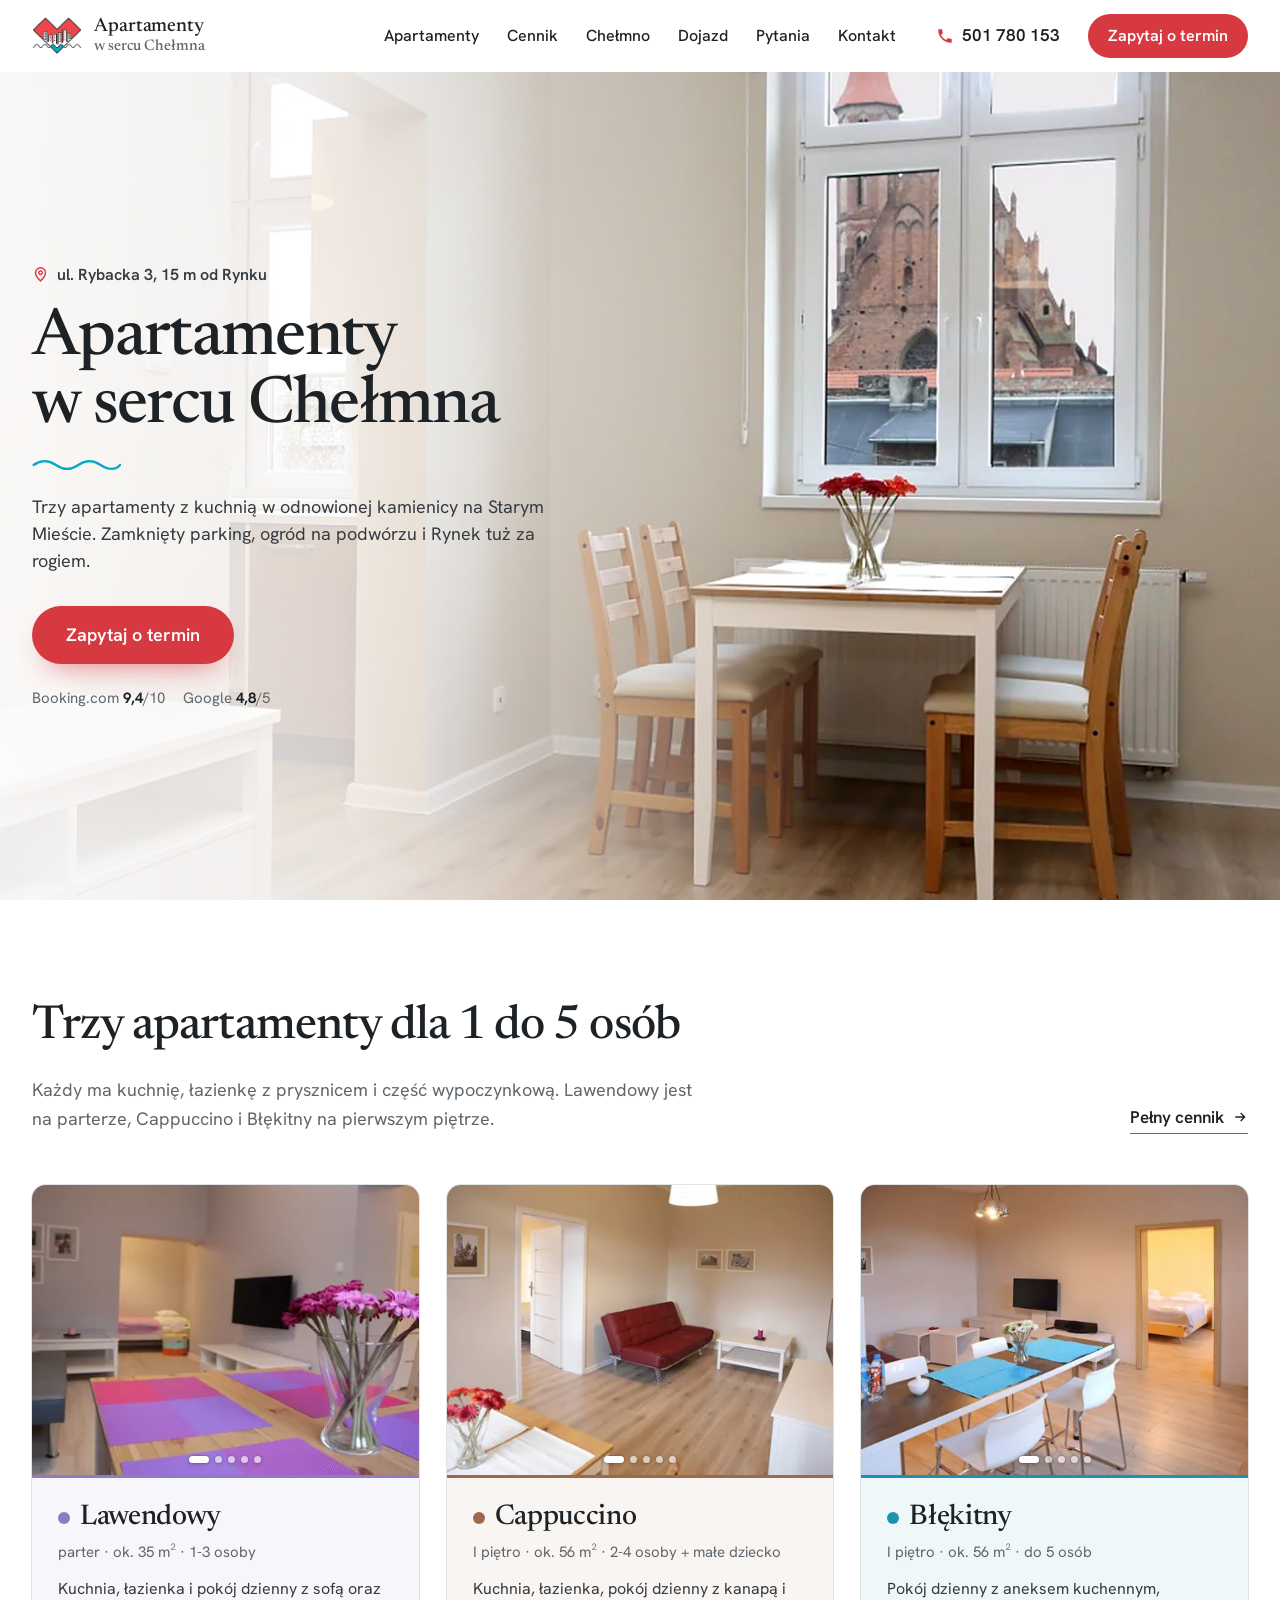
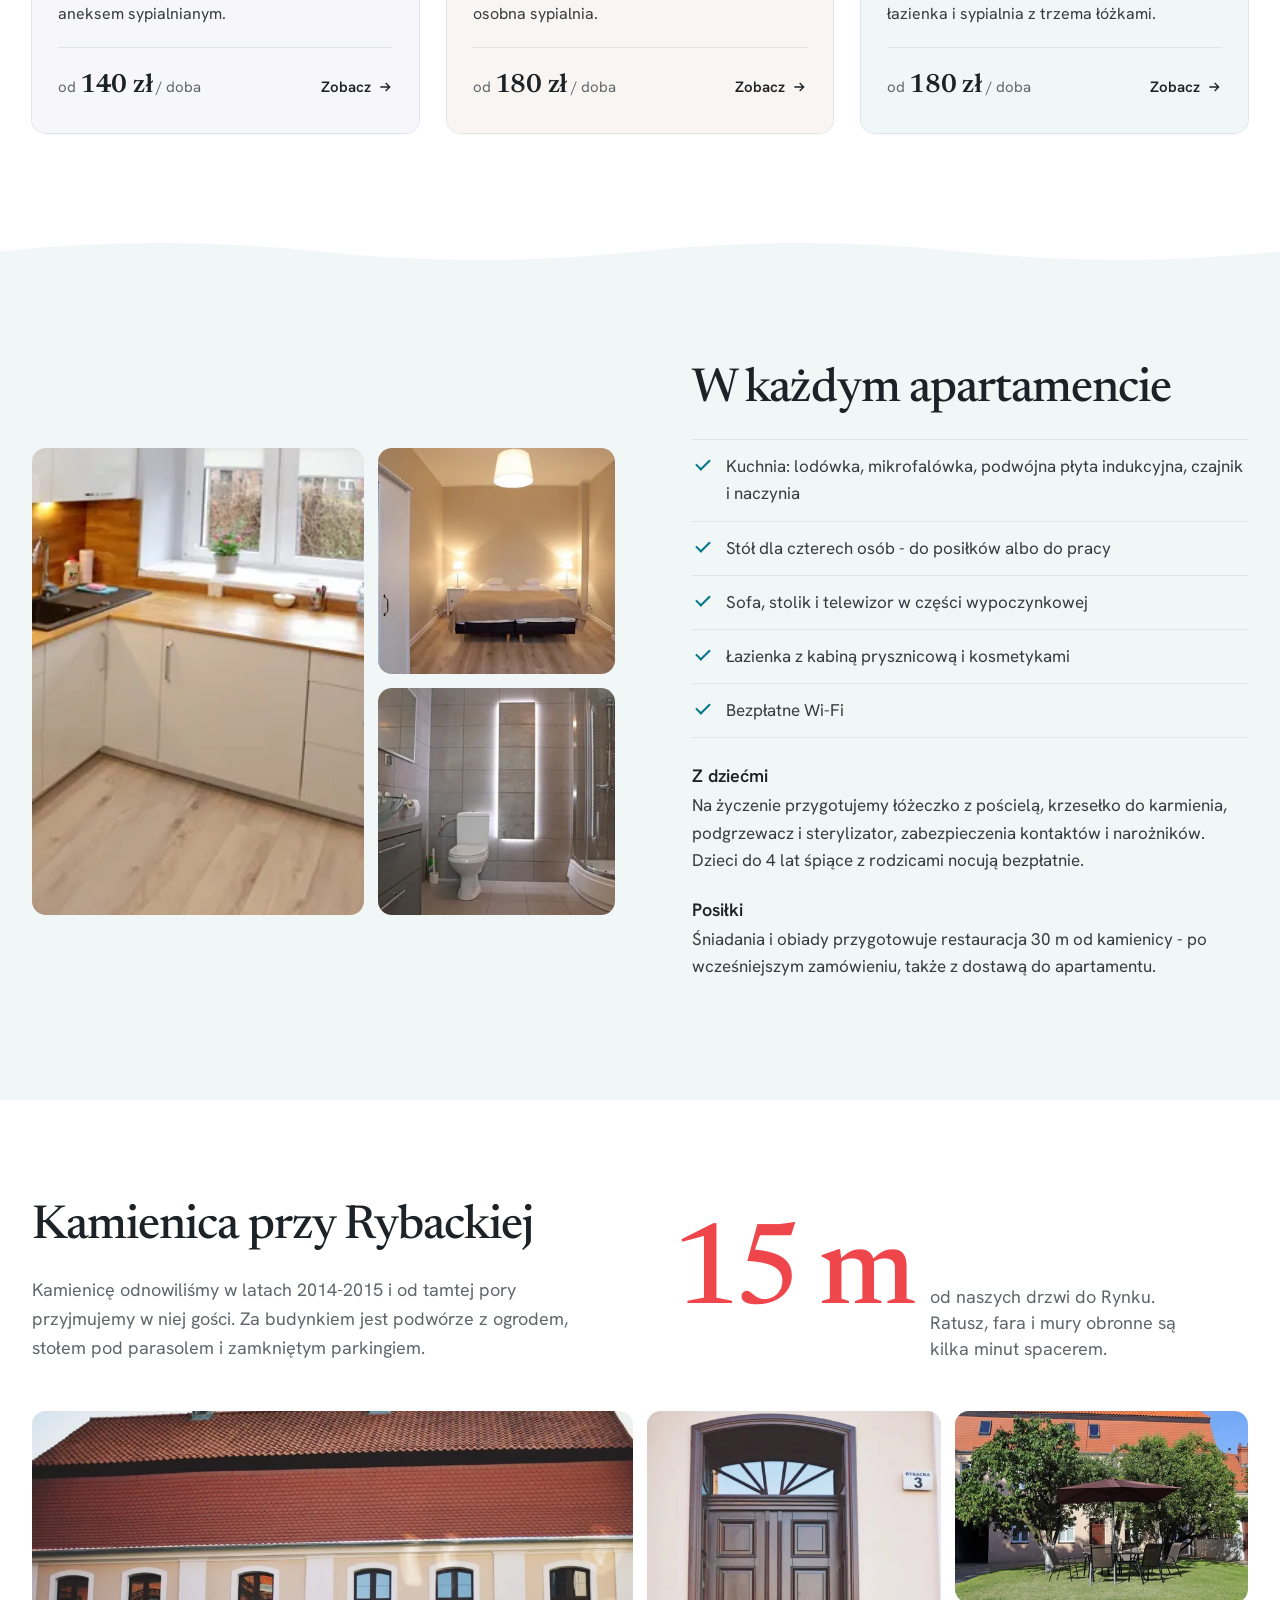
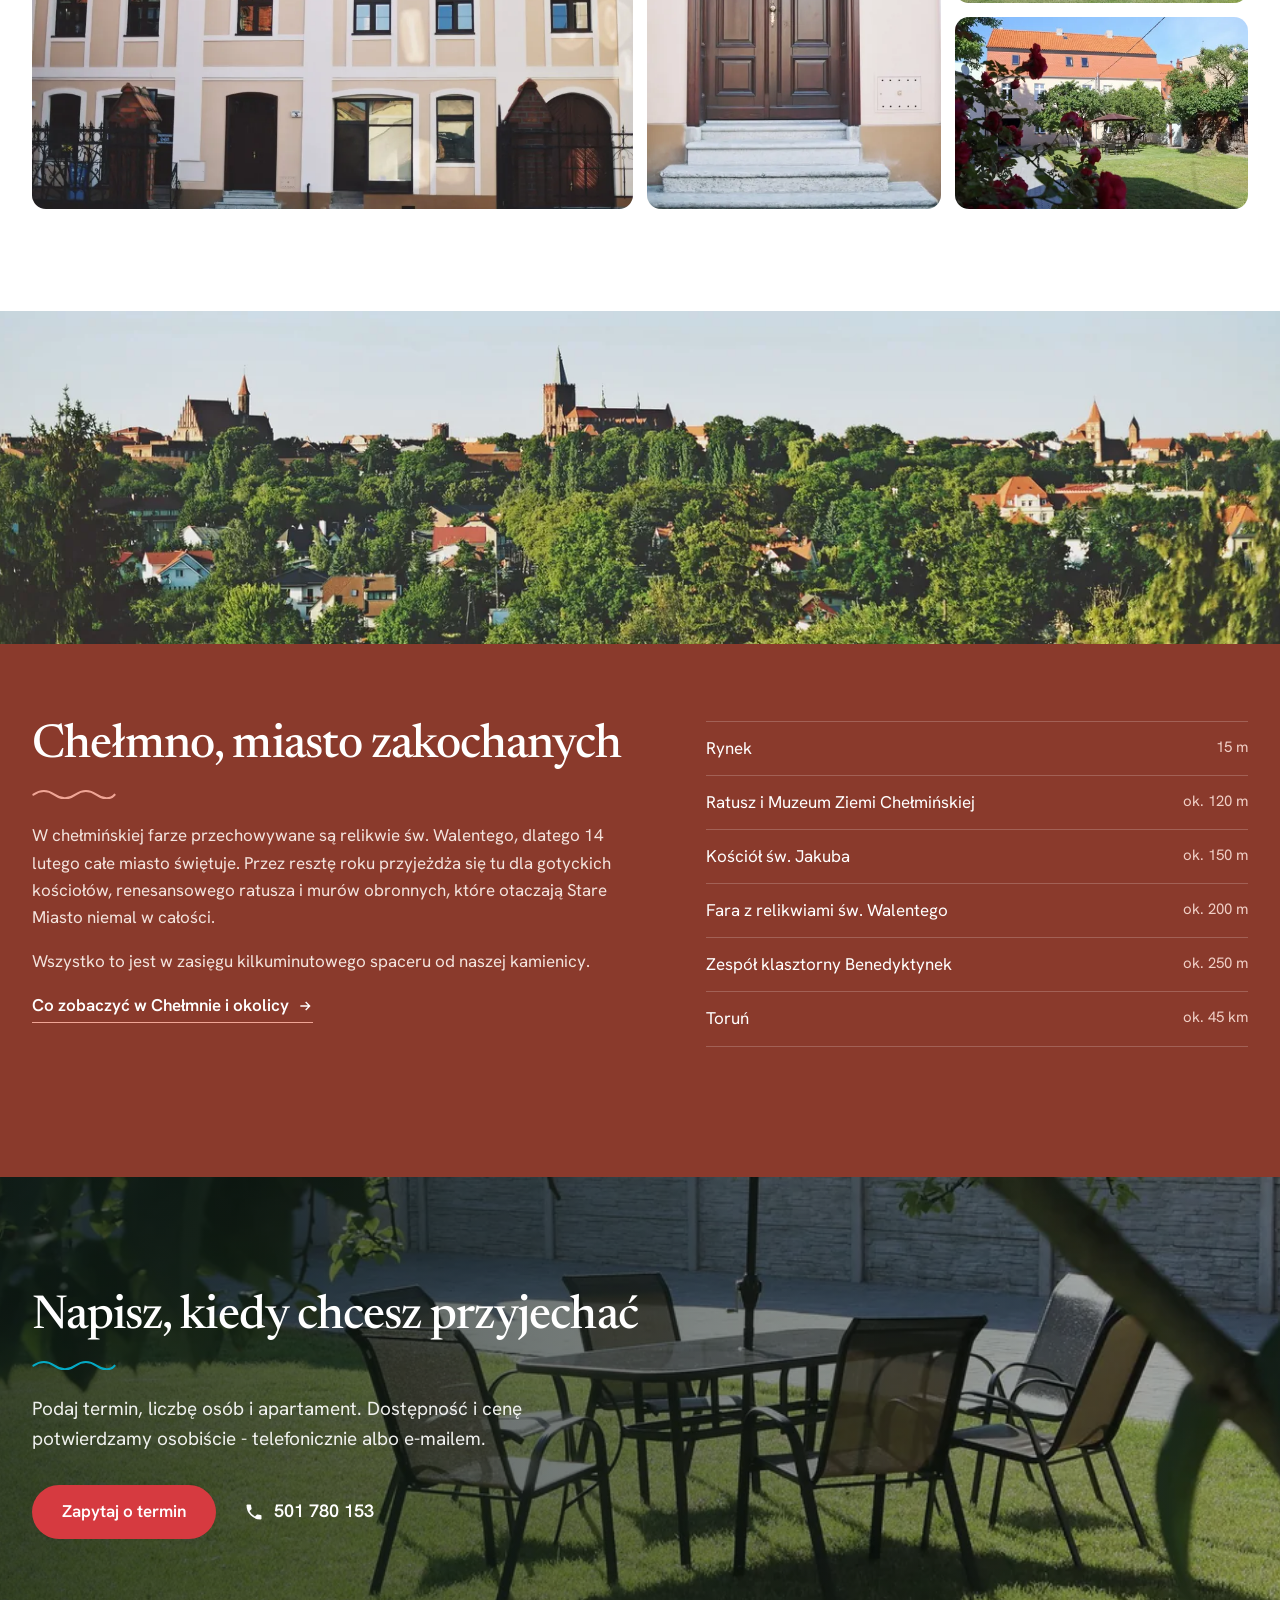
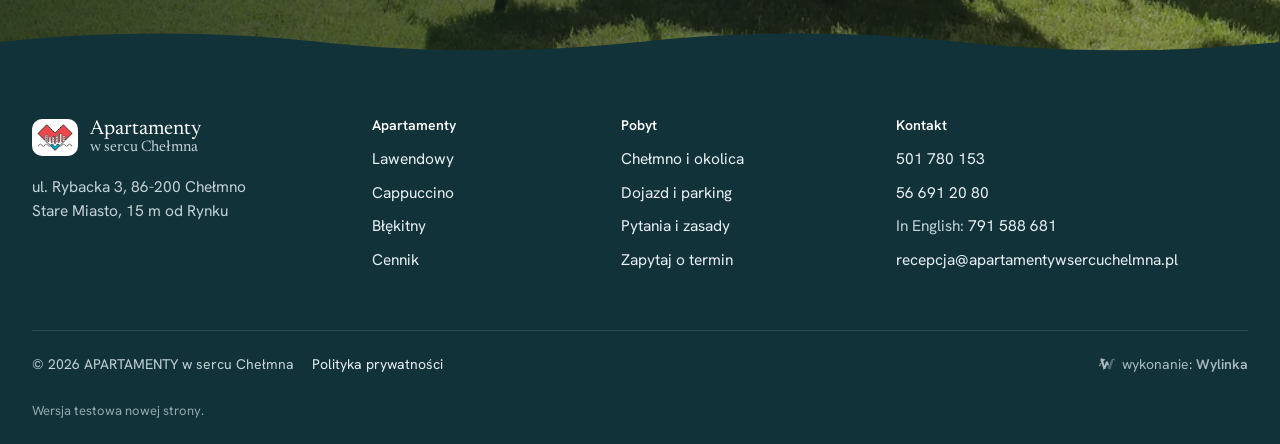
==== commit 35735a7c: "Hero z oknem na gotycki kosciol, karuzele zdjec w kartach i galeriach, fala z logo, pelne tlo naglow" ====
--- a/index.html
+++ b/index.html
@@ -19,7 +19,7 @@
 <link rel="apple-touch-icon" href="assets/img/apple-touch-icon.png">
 <link rel="preload" href="assets/fonts/newsreader.woff2" as="font" type="font/woff2" crossorigin>
 <link rel="preload" href="assets/fonts/hanken.woff2" as="font" type="font/woff2" crossorigin>
-<link rel="stylesheet" href="assets/css/site.css?v=4">
+<link rel="stylesheet" href="assets/css/site.css?v=5">
 <script type="application/ld+json">{"@context":"https://schema.org","@graph":[{"@type":"LodgingBusiness","@id":"https://apartamentywsercuchelmna.pl/#obiekt","name":"APARTAMENTY w sercu Chełmna","url":"https://apartamentywsercuchelmna.pl/","telephone":"+48501780153","email":"recepcja@apartamentywsercuchelmna.pl","image":["https://apartamentywsercuchelmna.pl/assets/img/hero-1600.webp","https://apartamentywsercuchelmna.pl/assets/img/kam-fasada-950.webp"],"logo":"https://apartamentywsercuchelmna.pl/assets/img/logo.png","description":"Trzy apartamenty z kuchnią w kamienicy przy ul. Rybackiej 3, 15 m od Rynku w Chełmnie.","address":{"@type":"PostalAddress","streetAddress":"ul. Rybacka 3","postalCode":"86-200","addressLocality":"Chełmno","addressRegion":"kujawsko-pomorskie","addressCountry":"PL"},"geo":{"@type":"GeoCoordinates","latitude":53.3495547,"longitude":18.421228},"checkinTime":"14:30","checkoutTime":"10:30","numberOfRooms":3,"priceRange":"140-240 zł","currenciesAccepted":"PLN","knowsLanguage":["pl","en"],"smokingAllowed":false,"petsAllowed":"Po wcześniejszym uzgodnieniu","amenityFeature":[{"@type":"LocationFeatureSpecification","name":"Bezpłatne Wi-Fi","value":true},{"@type":"LocationFeatureSpecification","name":"Zamknięty parking","value":true},{"@type":"LocationFeatureSpecification","name":"Kuchnia w każdym apartamencie","value":true},{"@type":"LocationFeatureSpecification","name":"Ogród","value":true},{"@type":"LocationFeatureSpecification","name":"Łóżeczko dziecięce na życzenie","value":true}],"containsPlace":[{"@type":"Apartment","name":"Apartament Lawendowy","url":"https://apartamentywsercuchelmna.pl/apartamenty/lawendowy/"},{"@type":"Apartment","name":"Apartament Cappuccino","url":"https://apartamentywsercuchelmna.pl/apartamenty/cappuccino/"},{"@type":"Apartment","name":"Apartament Błękitny","url":"https://apartamentywsercuchelmna.pl/apartamenty/blekitny/"}]},{"@type":"WebSite","name":"Apartamenty w sercu Chełmna","url":"https://apartamentywsercuchelmna.pl/"}]}</script>
 </head>
 <body>
@@ -37,10 +37,11 @@
 </header>
 <main id="tresc">
 <section class="hero">
-  <figure class="hero-foto"><img src="assets/img/hero-1600.webp" srcset="assets/img/hero-640.webp 640w, assets/img/hero-960.webp 960w, assets/img/hero-1280.webp 1280w, assets/img/hero-1600.webp 1600w" sizes="100vw" width="1600" height="1067" alt="Jasny pokój dzienny z aneksem kuchennym i widokiem na sypialnię w apartamencie Błękitnym w Chełmnie" fetchpriority="high" decoding="async"></figure>
+  <figure class="hero-foto"><img src="assets/img/hero-okno-2000.webp" srcset="assets/img/hero-okno-640.webp 640w, assets/img/hero-okno-960.webp 960w, assets/img/hero-okno-1400.webp 1400w, assets/img/hero-okno-2000.webp 2000w" sizes="100vw" width="2000" height="1333" alt="Jasny pokój ze stołem przy oknie, za oknem gotycki kościół z czerwonej cegły - apartament Cappuccino w Chełmnie" fetchpriority="high" decoding="async"></figure>
   <div class="hero-in"><div class="hero-tekst">
     <p class="hero-adres"><svg viewBox="0 0 24 24" aria-hidden="true" fill="none" stroke="currentColor" stroke-width="2"><path d="M12 21s-7-6.2-7-11.5A7 7 0 0 1 19 9.5C19 14.8 12 21 12 21z"/><circle cx="12" cy="9.5" r="2.5"/></svg>ul. Rybacka 3, 15 m od Rynku</p>
     <h1>Apartamenty <span class="nw">w sercu Chełmna</span></h1>
+    <svg class="falka" viewBox="0 0 120 14" aria-hidden="true" focusable="false"><path d="M2 8 C 12 1, 22 1, 32 8 S 52 15, 62 8 S 82 1, 92 8 S 112 15, 118 8"/></svg>
     <p class="lead">Trzy apartamenty z kuchnią w odnowionej kamienicy na Starym Mieście. Zamknięty parking, ogród na podwórzu i Rynek tuż za rogiem.</p>
     <a class="btn" href="kontakt/#zapytanie" data-glowne-cta>Zapytaj o termin</a>
     <p class="oceny"><span>Booking.com <b>9,4</b>/10</span><span>Google <b>4,8</b>/5</span></p>
@@ -55,31 +56,31 @@
       <a class="link-str" href="cennik/">Pełny cennik <svg viewBox="0 0 24 24" aria-hidden="true" fill="none" stroke="currentColor" stroke-width="2"><path d="M5 12h14M13 6l6 6-6 6"/></svg></a>
     </div>
     <div class="apts">
-      <a class="apt" href="apartamenty/lawendowy/" style="--k:#8e7cc3">
-        <div class="apt-foto"><img src="assets/img/law-salon-960.webp" srcset="assets/img/law-salon-480.webp 480w, assets/img/law-salon-960.webp 960w" sizes="(max-width:900px) calc(100vw - 32px), (max-width:1024px) 50vw, 400px" width="960" height="587" alt="Pokój dzienny w apartamencie Lawendowym - stół z lawendowymi podkładkami, telewizor i aneks z łóżkiem" loading="lazy" decoding="async"></div>
+      <article class="apt" style="--k:#8e7cc3">
+        <div class="apt-foto"><div class="kar" data-kar><div class="kar-tor" tabindex="0" role="group" aria-roledescription="karuzela" aria-label="Zdjęcia: apartament Lawendowy - przewiń w bok lub użyj strzałek"><a class="kar-sl" href="apartamenty/lawendowy/" tabindex="-1" draggable="false"><img src="assets/img/law-salon-960.webp" srcset="assets/img/law-salon-480.webp 480w, assets/img/law-salon-960.webp 960w" sizes="(max-width:900px) calc(100vw - 32px), (max-width:1024px) 50vw, 420px" width="960" height="587" alt="Pokój dzienny w apartamencie Lawendowym - stół z lawendowymi podkładkami, telewizor i aneks z łóżkiem" loading="lazy" decoding="async"></a><a class="kar-sl" href="apartamenty/lawendowy/" tabindex="-1" draggable="false"><img src="assets/img/law-pokoj-950.webp" srcset="assets/img/law-pokoj-480.webp 480w, assets/img/law-pokoj-950.webp 950w" sizes="(max-width:900px) calc(100vw - 32px), (max-width:1024px) 50vw, 420px" width="950" height="612" alt="Pokój dzienny z sofą, telewizorem i aneksem sypialnianym" loading="lazy" decoding="async"></a><a class="kar-sl" href="apartamenty/lawendowy/" tabindex="-1" draggable="false"><img src="assets/img/law-stol-950.webp" srcset="assets/img/law-stol-480.webp 480w, assets/img/law-stol-950.webp 950w" sizes="(max-width:900px) calc(100vw - 32px), (max-width:1024px) 50vw, 420px" width="950" height="667" alt="Stół dla czterech osób przy oknie" loading="lazy" decoding="async"></a><a class="kar-sl" href="apartamenty/lawendowy/" tabindex="-1" draggable="false"><img src="assets/img/law-lozko-950.webp" srcset="assets/img/law-lozko-480.webp 480w, assets/img/law-lozko-950.webp 950w" sizes="(max-width:900px) calc(100vw - 32px), (max-width:1024px) 50vw, 420px" width="950" height="590" alt="Łóżko jednoosobowe w aneksie sypialnianym" loading="lazy" decoding="async"></a><a class="kar-sl" href="apartamenty/lawendowy/" tabindex="-1" draggable="false"><img src="assets/img/law-kuchnia-950.webp" srcset="assets/img/law-kuchnia-480.webp 480w, assets/img/law-kuchnia-950.webp 950w" sizes="(max-width:900px) calc(100vw - 32px), (max-width:1024px) 50vw, 420px" width="950" height="660" alt="Kuchnia z płytą indukcyjną i drewnianym blatem" loading="lazy" decoding="async"></a></div><button type="button" class="kar-p" aria-label="Poprzednie zdjęcie" tabindex="-1"><svg viewBox="0 0 24 24" aria-hidden="true" fill="none" stroke="currentColor" stroke-width="2.2" stroke-linecap="round" stroke-linejoin="round"><path d="M15 5l-7 7 7 7"/></svg></button><button type="button" class="kar-n" aria-label="Następne zdjęcie" tabindex="-1"><svg viewBox="0 0 24 24" aria-hidden="true" fill="none" stroke="currentColor" stroke-width="2.2" stroke-linecap="round" stroke-linejoin="round"><path d="M9 5l7 7-7 7"/></svg></button><span class="kar-kropki" aria-hidden="true"><i></i><i></i><i></i><i></i><i></i></span></div></div>
         <div class="apt-in">
-          <h3><i aria-hidden="true"></i>Lawendowy</h3>
+          <h3><i aria-hidden="true"></i><a class="apt-link" href="apartamenty/lawendowy/">Lawendowy</a></h3>
           <p class="apt-meta">parter · ok. 35 m² · 1-3 osoby</p>
           <p>Kuchnia, łazienka i pokój dzienny z sofą oraz aneksem sypialnianym.</p>
-          <div class="apt-dol"><p class="cena">od <b>140 zł</b> / doba</p><span>Zobacz <svg viewBox="0 0 24 24" aria-hidden="true" fill="none" stroke="currentColor" stroke-width="2"><path d="M5 12h14M13 6l6 6-6 6"/></svg></span></div>
+          <div class="apt-dol"><p class="cena">od <b>140 zł</b> / doba</p><span aria-hidden="true">Zobacz <svg viewBox="0 0 24 24" aria-hidden="true" fill="none" stroke="currentColor" stroke-width="2"><path d="M5 12h14M13 6l6 6-6 6"/></svg></span></div>
         </div>
-      </a><a class="apt" href="apartamenty/cappuccino/" style="--k:#9b6a4c">
-        <div class="apt-foto"><img src="assets/img/cap-salon-950.webp" srcset="assets/img/cap-salon-480.webp 480w, assets/img/cap-salon-950.webp 950w" sizes="(max-width:900px) calc(100vw - 32px), (max-width:1024px) 50vw, 400px" width="950" height="633" alt="Pokój dzienny w apartamencie Cappuccino - czerwona kanapa, stolik i telewizor" loading="lazy" decoding="async"></div>
+      </article><article class="apt" style="--k:#9b6a4c">
+        <div class="apt-foto"><div class="kar" data-kar><div class="kar-tor" tabindex="0" role="group" aria-roledescription="karuzela" aria-label="Zdjęcia: apartament Cappuccino - przewiń w bok lub użyj strzałek"><a class="kar-sl" href="apartamenty/cappuccino/" tabindex="-1" draggable="false"><img src="assets/img/cap-salon-950.webp" srcset="assets/img/cap-salon-480.webp 480w, assets/img/cap-salon-950.webp 950w" sizes="(max-width:900px) calc(100vw - 32px), (max-width:1024px) 50vw, 420px" width="950" height="633" alt="Pokój dzienny w apartamencie Cappuccino - czerwona kanapa, stolik i telewizor" loading="lazy" decoding="async"></a><a class="kar-sl" href="apartamenty/cappuccino/" tabindex="-1" draggable="false"><img src="assets/img/cap-sypialnia-950.webp" srcset="assets/img/cap-sypialnia-480.webp 480w, assets/img/cap-sypialnia-950.webp 950w" sizes="(max-width:900px) calc(100vw - 32px), (max-width:1024px) 50vw, 420px" width="950" height="645" alt="Sypialnia z dwoma połączonymi łóżkami i lampkami nocnymi" loading="lazy" decoding="async"></a><a class="kar-sl" href="apartamenty/cappuccino/" tabindex="-1" draggable="false"><img src="assets/img/cap-kuchnia-950.webp" srcset="assets/img/cap-kuchnia-480.webp 480w, assets/img/cap-kuchnia-950.webp 950w" sizes="(max-width:900px) calc(100vw - 32px), (max-width:1024px) 50vw, 420px" width="950" height="633" alt="Jasna kuchnia przy oknie w apartamencie Cappuccino" loading="lazy" decoding="async"></a><a class="kar-sl" href="apartamenty/cappuccino/" tabindex="-1" draggable="false"><img src="assets/img/cap-sofa-950.webp" srcset="assets/img/cap-sofa-480.webp 480w, assets/img/cap-sofa-950.webp 950w" sizes="(max-width:900px) calc(100vw - 32px), (max-width:1024px) 50vw, 420px" width="950" height="542" alt="Kanapa i stolik w pokoju dziennym" loading="lazy" decoding="async"></a><a class="kar-sl" href="apartamenty/cappuccino/" tabindex="-1" draggable="false"><img src="assets/img/cap-stol-950.webp" srcset="assets/img/cap-stol-480.webp 480w, assets/img/cap-stol-950.webp 950w" sizes="(max-width:900px) calc(100vw - 32px), (max-width:1024px) 50vw, 420px" width="950" height="633" alt="Stół przy oknie i przejście do sypialni" loading="lazy" decoding="async"></a></div><button type="button" class="kar-p" aria-label="Poprzednie zdjęcie" tabindex="-1"><svg viewBox="0 0 24 24" aria-hidden="true" fill="none" stroke="currentColor" stroke-width="2.2" stroke-linecap="round" stroke-linejoin="round"><path d="M15 5l-7 7 7 7"/></svg></button><button type="button" class="kar-n" aria-label="Następne zdjęcie" tabindex="-1"><svg viewBox="0 0 24 24" aria-hidden="true" fill="none" stroke="currentColor" stroke-width="2.2" stroke-linecap="round" stroke-linejoin="round"><path d="M9 5l7 7-7 7"/></svg></button><span class="kar-kropki" aria-hidden="true"><i></i><i></i><i></i><i></i><i></i></span></div></div>
         <div class="apt-in">
-          <h3><i aria-hidden="true"></i>Cappuccino</h3>
+          <h3><i aria-hidden="true"></i><a class="apt-link" href="apartamenty/cappuccino/">Cappuccino</a></h3>
           <p class="apt-meta">I piętro · ok. 56 m² · 2-4 osoby + małe dziecko</p>
           <p>Kuchnia, łazienka, pokój dzienny z kanapą i osobna sypialnia.</p>
-          <div class="apt-dol"><p class="cena">od <b>180 zł</b> / doba</p><span>Zobacz <svg viewBox="0 0 24 24" aria-hidden="true" fill="none" stroke="currentColor" stroke-width="2"><path d="M5 12h14M13 6l6 6-6 6"/></svg></span></div>
+          <div class="apt-dol"><p class="cena">od <b>180 zł</b> / doba</p><span aria-hidden="true">Zobacz <svg viewBox="0 0 24 24" aria-hidden="true" fill="none" stroke="currentColor" stroke-width="2"><path d="M5 12h14M13 6l6 6-6 6"/></svg></span></div>
         </div>
-      </a><a class="apt" href="apartamenty/blekitny/" style="--k:#1b93b0">
-        <div class="apt-foto"><img src="assets/img/ble-salon-950.webp" srcset="assets/img/ble-salon-480.webp 480w, assets/img/ble-salon-950.webp 950w" sizes="(max-width:900px) calc(100vw - 32px), (max-width:1024px) 50vw, 400px" width="950" height="704" alt="Pokój dzienny w apartamencie Błękitnym - stół z niebieskimi bieżnikami i widok na sypialnię" loading="lazy" decoding="async"></div>
+      </article><article class="apt" style="--k:#1b93b0">
+        <div class="apt-foto"><div class="kar" data-kar><div class="kar-tor" tabindex="0" role="group" aria-roledescription="karuzela" aria-label="Zdjęcia: apartament Błękitny - przewiń w bok lub użyj strzałek"><a class="kar-sl" href="apartamenty/blekitny/" tabindex="-1" draggable="false"><img src="assets/img/ble-salon-950.webp" srcset="assets/img/ble-salon-480.webp 480w, assets/img/ble-salon-950.webp 950w" sizes="(max-width:900px) calc(100vw - 32px), (max-width:1024px) 50vw, 420px" width="950" height="704" alt="Pokój dzienny w apartamencie Błękitnym - stół z niebieskimi bieżnikami i widok na sypialnię" loading="lazy" decoding="async"></a><a class="kar-sl" href="apartamenty/blekitny/" tabindex="-1" draggable="false"><img src="assets/img/ble-sypialnia-950.webp" srcset="assets/img/ble-sypialnia-480.webp 480w, assets/img/ble-sypialnia-950.webp 950w" sizes="(max-width:900px) calc(100vw - 32px), (max-width:1024px) 50vw, 420px" width="950" height="584" alt="Sypialnia z łóżkami i lampkami nocnymi" loading="lazy" decoding="async"></a><a class="kar-sl" href="apartamenty/blekitny/" tabindex="-1" draggable="false"><img src="assets/img/ble-sofa-950.webp" srcset="assets/img/ble-sofa-480.webp 480w, assets/img/ble-sofa-950.webp 950w" sizes="(max-width:900px) calc(100vw - 32px), (max-width:1024px) 50vw, 420px" width="950" height="622" alt="Wysoki stół z krzesłami i sofa w pokoju dziennym" loading="lazy" decoding="async"></a><a class="kar-sl" href="apartamenty/blekitny/" tabindex="-1" draggable="false"><img src="assets/img/ble-kuchnia-950.webp" srcset="assets/img/ble-kuchnia-480.webp 480w, assets/img/ble-kuchnia-950.webp 950w" sizes="(max-width:900px) calc(100vw - 32px), (max-width:1024px) 50vw, 420px" width="950" height="633" alt="Aneks kuchenny z barem i widok na sypialnię" loading="lazy" decoding="async"></a><a class="kar-sl" href="apartamenty/blekitny/" tabindex="-1" draggable="false"><img src="assets/img/ble-stol-950.webp" srcset="assets/img/ble-stol-480.webp 480w, assets/img/ble-stol-950.webp 950w" sizes="(max-width:900px) calc(100vw - 32px), (max-width:1024px) 50vw, 420px" width="950" height="653" alt="Stół z niebieskimi bieżnikami i sofa" loading="lazy" decoding="async"></a></div><button type="button" class="kar-p" aria-label="Poprzednie zdjęcie" tabindex="-1"><svg viewBox="0 0 24 24" aria-hidden="true" fill="none" stroke="currentColor" stroke-width="2.2" stroke-linecap="round" stroke-linejoin="round"><path d="M15 5l-7 7 7 7"/></svg></button><button type="button" class="kar-n" aria-label="Następne zdjęcie" tabindex="-1"><svg viewBox="0 0 24 24" aria-hidden="true" fill="none" stroke="currentColor" stroke-width="2.2" stroke-linecap="round" stroke-linejoin="round"><path d="M9 5l7 7-7 7"/></svg></button><span class="kar-kropki" aria-hidden="true"><i></i><i></i><i></i><i></i><i></i></span></div></div>
         <div class="apt-in">
-          <h3><i aria-hidden="true"></i>Błękitny</h3>
+          <h3><i aria-hidden="true"></i><a class="apt-link" href="apartamenty/blekitny/">Błękitny</a></h3>
           <p class="apt-meta">I piętro · ok. 56 m² · do 5 osób</p>
           <p>Pokój dzienny z aneksem kuchennym, łazienka i sypialnia z trzema łóżkami.</p>
-          <div class="apt-dol"><p class="cena">od <b>180 zł</b> / doba</p><span>Zobacz <svg viewBox="0 0 24 24" aria-hidden="true" fill="none" stroke="currentColor" stroke-width="2"><path d="M5 12h14M13 6l6 6-6 6"/></svg></span></div>
+          <div class="apt-dol"><p class="cena">od <b>180 zł</b> / doba</p><span aria-hidden="true">Zobacz <svg viewBox="0 0 24 24" aria-hidden="true" fill="none" stroke="currentColor" stroke-width="2"><path d="M5 12h14M13 6l6 6-6 6"/></svg></span></div>
         </div>
-      </a>
+      </article>
     </div>
   </div>
 </section>
@@ -110,15 +111,15 @@
       <p>Kamienicę odnowiliśmy w latach 2014-2015 i od tamtej pory przyjmujemy w niej gości. Za budynkiem jest podwórze z ogrodem, stołem pod parasolem i zamkniętym parkingiem.</p></div>
       <p class="pietnascie"><b>15 m</b><span>od naszych drzwi do Rynku. Ratusz, fara i mury obronne są kilka minut spacerem.</span></p>
     </div>
-    <div class="kam">
-      <button type="button" class="k-d" data-grupa="kam" data-duze="assets/img/kam-fasada-950.webp" data-opis="Elewacja kamienicy przy ul. Rybackiej 3 w Chełmnie" aria-label="Powiększ zdjęcie: Elewacja kamienicy przy ul. Rybackiej 3 w Chełmnie"><img src="assets/img/kam-fasada-950.webp" srcset="assets/img/kam-fasada-480.webp 480w, assets/img/kam-fasada-950.webp 950w" sizes="(max-width:900px) 100vw, 620px" width="950" height="634" alt="Elewacja kamienicy przy ul. Rybackiej 3 w Chełmnie" loading="lazy" decoding="async"></button>
-      <button type="button" class="k-p" data-grupa="kam" data-duze="assets/img/kam-drzwi-567.webp" data-opis="Zabytkowe drzwi wejściowe do kamienicy" aria-label="Powiększ zdjęcie: Zabytkowe drzwi wejściowe do kamienicy"><img src="assets/img/kam-drzwi-567.webp" srcset="assets/img/kam-drzwi-480.webp 480w, assets/img/kam-drzwi-567.webp 567w" sizes="(max-width:900px) 50vw, 300px" width="567" height="850" alt="Zabytkowe drzwi wejściowe do kamienicy" loading="lazy" decoding="async"></button>
-      <button type="button" data-grupa="kam" data-duze="assets/img/ogr-parasol-950.webp" data-opis="Ogród na podwórzu kamienicy - stół z krzesłami pod parasolem" aria-label="Powiększ zdjęcie: Ogród na podwórzu kamienicy - stół z krzesłami pod parasolem"><img src="assets/img/ogr-parasol-950.webp" srcset="assets/img/ogr-parasol-480.webp 480w, assets/img/ogr-parasol-950.webp 950w" sizes="(max-width:900px) 50vw, 300px" width="950" height="633" alt="Ogród na podwórzu kamienicy - stół z krzesłami pod parasolem" loading="lazy" decoding="async"></button>
-      <button type="button" data-grupa="kam" data-duze="assets/img/ogr-roze-950.webp" data-opis="Róże i drzewa owocowe na podwórzu" aria-label="Powiększ zdjęcie: Róże i drzewa owocowe na podwórzu"><img src="assets/img/ogr-roze-950.webp" srcset="assets/img/ogr-roze-480.webp 480w, assets/img/ogr-roze-950.webp 950w" sizes="(max-width:900px) 50vw, 300px" width="950" height="633" alt="Róże i drzewa owocowe na podwórzu" loading="lazy" decoding="async"></button>
-      <button type="button" hidden data-grupa="kam" data-duze="assets/img/kam-schody-950.webp" data-opis="Drewniane schody na klatce schodowej kamienicy" aria-label="Powiększ zdjęcie"></button>
-      <button type="button" hidden data-grupa="kam" data-duze="assets/img/ogr-wjazd-950.webp" data-opis="Wjazd na podwórze z zamkniętym parkingiem" aria-label="Powiększ zdjęcie"></button>
-      <button type="button" hidden data-grupa="kam" data-duze="assets/img/ogr-dom-950.webp" data-opis="Podwórze z ogrodem od strony kamienicy" aria-label="Powiększ zdjęcie"></button>
-    </div>
+    <div class="kar kar-gal" data-kar><div class="kam kar-tor" tabindex="0" role="group" aria-roledescription="karuzela" aria-label="Zdjęcia kamienicy i podwórza">
+      <button type="button" class="kar-sl k-d" data-grupa="kam" data-duze="assets/img/kam-fasada-950.webp" data-opis="Elewacja kamienicy przy ul. Rybackiej 3 w Chełmnie" aria-label="Powiększ zdjęcie: Elewacja kamienicy przy ul. Rybackiej 3 w Chełmnie"><img src="assets/img/kam-fasada-950.webp" srcset="assets/img/kam-fasada-480.webp 480w, assets/img/kam-fasada-950.webp 950w" sizes="(max-width:900px) 100vw, 620px" width="950" height="634" alt="Elewacja kamienicy przy ul. Rybackiej 3 w Chełmnie" loading="lazy" decoding="async"></button>
+      <button type="button" class="kar-sl k-p" data-grupa="kam" data-duze="assets/img/kam-drzwi-567.webp" data-opis="Zabytkowe drzwi wejściowe do kamienicy" aria-label="Powiększ zdjęcie: Zabytkowe drzwi wejściowe do kamienicy"><img src="assets/img/kam-drzwi-567.webp" srcset="assets/img/kam-drzwi-480.webp 480w, assets/img/kam-drzwi-567.webp 567w" sizes="(max-width:900px) 100vw, 300px" width="567" height="850" alt="Zabytkowe drzwi wejściowe do kamienicy" loading="lazy" decoding="async"></button>
+      <button type="button" class="kar-sl" data-grupa="kam" data-duze="assets/img/ogr-parasol-950.webp" data-opis="Ogród na podwórzu kamienicy - stół z krzesłami pod parasolem" aria-label="Powiększ zdjęcie: Ogród na podwórzu kamienicy - stół z krzesłami pod parasolem"><img src="assets/img/ogr-parasol-950.webp" srcset="assets/img/ogr-parasol-480.webp 480w, assets/img/ogr-parasol-950.webp 950w" sizes="(max-width:900px) 100vw, 300px" width="950" height="633" alt="Ogród na podwórzu kamienicy - stół z krzesłami pod parasolem" loading="lazy" decoding="async"></button>
+      <button type="button" class="kar-sl" data-grupa="kam" data-duze="assets/img/ogr-roze-950.webp" data-opis="Róże i drzewa owocowe na podwórzu" aria-label="Powiększ zdjęcie: Róże i drzewa owocowe na podwórzu"><img src="assets/img/ogr-roze-950.webp" srcset="assets/img/ogr-roze-480.webp 480w, assets/img/ogr-roze-950.webp 950w" sizes="(max-width:900px) 100vw, 300px" width="950" height="633" alt="Róże i drzewa owocowe na podwórzu" loading="lazy" decoding="async"></button>
+      <button type="button" class="kar-sl ukryte" data-grupa="kam" data-duze="assets/img/kam-schody-950.webp" data-opis="Drewniane schody na klatce schodowej kamienicy" aria-label="Powiększ zdjęcie: Drewniane schody na klatce schodowej kamienicy"><img src="assets/img/kam-schody-950.webp" srcset="assets/img/kam-schody-480.webp 480w, assets/img/kam-schody-950.webp 950w" sizes="100vw" width="950" height="642" alt="Drewniane schody na klatce schodowej kamienicy" loading="lazy" decoding="async"></button>
+      <button type="button" class="kar-sl ukryte" data-grupa="kam" data-duze="assets/img/ogr-wjazd-950.webp" data-opis="Wjazd na podwórze z zamkniętym parkingiem" aria-label="Powiększ zdjęcie: Wjazd na podwórze z zamkniętym parkingiem"><img src="assets/img/ogr-wjazd-950.webp" srcset="assets/img/ogr-wjazd-480.webp 480w, assets/img/ogr-wjazd-950.webp 950w" sizes="100vw" width="950" height="633" alt="Wjazd na podwórze z zamkniętym parkingiem" loading="lazy" decoding="async"></button>
+      <button type="button" class="kar-sl ukryte" data-grupa="kam" data-duze="assets/img/ogr-dom-950.webp" data-opis="Podwórze z ogrodem od strony kamienicy" aria-label="Powiększ zdjęcie: Podwórze z ogrodem od strony kamienicy"><img src="assets/img/ogr-dom-950.webp" srcset="assets/img/ogr-dom-480.webp 480w, assets/img/ogr-dom-950.webp 950w" sizes="100vw" width="950" height="633" alt="Podwórze z ogrodem od strony kamienicy" loading="lazy" decoding="async"></button>
+    </div><button type="button" class="kar-p" aria-label="Poprzednie zdjęcie" tabindex="-1"><svg viewBox="0 0 24 24" aria-hidden="true" fill="none" stroke="currentColor" stroke-width="2.2" stroke-linecap="round" stroke-linejoin="round"><path d="M15 5l-7 7 7 7"/></svg></button><button type="button" class="kar-n" aria-label="Następne zdjęcie" tabindex="-1"><svg viewBox="0 0 24 24" aria-hidden="true" fill="none" stroke="currentColor" stroke-width="2.2" stroke-linecap="round" stroke-linejoin="round"><path d="M9 5l7 7-7 7"/></svg></button><span class="kar-licz" aria-hidden="true"><b>1</b> / 7</span></div>
   </div>
 </section>
 
@@ -194,6 +195,6 @@
   <figure><img alt=""><figcaption></figcaption></figure>
   <button type="button" class="lb-n" aria-label="Następne zdjęcie"><svg viewBox="0 0 24 24"><path d="M9 5l7 7-7 7"/></svg></button>
 </div>
-<script src="assets/js/site.js?v=4" defer></script>
+<script src="assets/js/site.js?v=5" defer></script>
 </body>
 </html>
--- a/assets/css/site.css
+++ b/assets/css/site.css
@@ -19,6 +19,7 @@
   --stopka:#12323a;
   --cegla:#8a3a2c;
   --hh:72px;
+  --falka:url("data:image/svg+xml,%3Csvg xmlns='http://www.w3.org/2000/svg' viewBox='0 0 120 14'%3E%3Cpath d='M2 8 C 12 1, 22 1, 32 8 S 52 15, 62 8 S 82 1, 92 8 S 112 15, 118 8' fill='none' stroke='black' stroke-width='3' stroke-linecap='round'/%3E%3C/svg%3E") 0 0/100% 100% no-repeat;
   --r:14px;
   --serif:"Newsreader","Newsreader fb",Georgia,serif;
   --sans:"Hanken Grotesk","Hanken fb",Arial,sans-serif;
@@ -58,7 +59,7 @@
 .link-str:hover svg{transform:translateX(3px)}
 
 /* nagłówek */
-.top{position:sticky;top:0;z-index:50;height:var(--hh);background:rgba(255,255,255,.97);border-bottom:1px solid transparent;transition:border-color .2s ease,box-shadow .2s ease}
+.top{position:sticky;top:0;z-index:50;height:var(--hh);background:#fff;border-bottom:1px solid transparent;transition:border-color .2s ease,box-shadow .2s ease}
 .top.cien{border-bottom-color:var(--linia);box-shadow:0 6px 20px -16px rgba(20,40,50,.35)}
 .top-in{height:100%;display:flex;align-items:center;gap:28px}
 .marka{display:flex;align-items:center;gap:12px;text-decoration:none;color:var(--ink);flex:none}
@@ -81,19 +82,21 @@
 .burger[aria-expanded="true"] i:nth-child(3){transform:translateY(-7px) rotate(-45deg)}
 
 /* hero strony głównej */
-.hero{position:relative;height:calc(100svh - var(--hh));min-height:540px;display:flex;align-items:center;overflow:hidden;background:#cfc6bb}
+.hero{position:relative;height:calc(100svh - var(--hh));min-height:540px;display:flex;align-items:center;overflow:hidden;background:#e9e2d8}
 .hero-foto{position:absolute;inset:0;margin:0}
-.hero-foto img{width:100%;height:100%;object-fit:cover;object-position:62% 55%}
-.hero-foto::after{content:"";position:absolute;inset:0;background:linear-gradient(90deg,rgba(12,20,24,.78) 0%,rgba(12,20,24,.62) 28%,rgba(12,20,24,.25) 52%,rgba(12,20,24,0) 70%),linear-gradient(0deg,rgba(12,20,24,.25),rgba(12,20,24,0) 40%)}
-.hero-in{position:relative;z-index:1;width:min(1240px,calc(100% - 64px));margin-inline:auto;color:#fff}
+.hero-foto img{width:100%;height:100%;object-fit:cover;object-position:60% 22%}
+.hero-foto::after{content:"";position:absolute;inset:0;background:linear-gradient(90deg,rgba(255,255,255,.9) 0%,rgba(255,255,255,.8) calc(50% - 300px),rgba(255,255,255,.35) calc(50% + 40px),rgba(255,255,255,0) calc(50% + 200px))}
+.hero-in{position:relative;z-index:1;width:min(1240px,calc(100% - 64px));margin-inline:auto;color:var(--ink)}
 .hero-tekst{max-width:600px}
-.hero-adres{display:flex;align-items:center;gap:8px;font-weight:500;font-size:16px;margin:0 0 18px;color:rgba(255,255,255,.92)}
-.hero-adres svg{width:17px;height:17px;flex:none}
-.hero h1{color:#fff;font-size:clamp(50px,5.4vw,96px);letter-spacing:-.025em;font-weight:500;line-height:1.02;margin:0 0 22px;text-shadow:0 1px 24px rgba(0,0,0,.18)}
-.hero .lead{font-size:clamp(18px,1.35vw,21px);line-height:1.5;color:rgba(255,255,255,.94);margin:0 0 32px;max-width:520px}
-.hero .btn{min-height:58px;padding:0 34px;font-size:18px}
-.oceny{margin:22px 0 0;font-size:15px;color:rgba(255,255,255,.88);display:flex;flex-wrap:wrap;gap:4px 18px}
-.oceny b{color:#fff;font-weight:600}
+.hero-adres{display:flex;align-items:center;gap:8px;font-weight:600;font-size:16px;margin:0 0 18px;color:var(--tekst)}
+.hero-adres svg{width:17px;height:17px;flex:none;color:var(--czer)}
+.hero h1{color:var(--ink);font-size:clamp(50px,5.2vw,92px);letter-spacing:-.025em;font-weight:500;line-height:1.02;margin:0 0 18px}
+.falka{display:block;width:clamp(84px,7vw,120px);height:auto;margin:0 0 24px;overflow:visible}
+.falka path{fill:none;stroke:var(--morze);stroke-width:3;stroke-linecap:round}
+.hero .lead{font-size:clamp(18px,1.35vw,21px);line-height:1.5;color:var(--tekst);margin:0 0 32px;max-width:520px}
+.hero .btn{min-height:58px;padding:0 34px;font-size:18px;box-shadow:0 14px 30px -16px rgba(214,58,64,.8)}
+.oceny{margin:22px 0 0;font-size:15px;color:var(--szary);display:flex;flex-wrap:wrap;gap:4px 18px}
+.oceny b{color:var(--ink);font-weight:700}
 
 /* sekcje */
 .sek{padding:clamp(64px,8vw,120px) 0}
@@ -105,12 +108,15 @@
 
 /* karty apartamentów */
 .apts{display:grid;grid-template-columns:repeat(3,minmax(0,1fr));gap:28px}
-.apt{display:flex;flex-direction:column;min-width:0;text-decoration:none;color:inherit;background:#fff;border-radius:var(--r);overflow:hidden;box-shadow:0 1px 0 var(--linia),0 0 0 1px var(--linia);transition:box-shadow .25s ease,transform .25s ease}
-.apt:hover{box-shadow:0 0 0 1px var(--linia),0 18px 40px -22px rgba(20,40,50,.4);transform:translateY(-3px);color:inherit}
-.apt-foto{aspect-ratio:4/3;overflow:hidden;background:var(--tlo3)}
-.apt-foto img{width:100%;height:100%;object-fit:cover;transition:transform .6s cubic-bezier(.2,.7,.3,1)}
-.apt:hover .apt-foto img{transform:scale(1.035)}
-.apt-in{background:color-mix(in srgb,var(--k) 7%,#fff);padding:24px 26px 26px;display:flex;flex-direction:column;flex:1}
+.apt{display:flex;flex-direction:column;min-width:0;color:inherit;background:#fff;border-radius:var(--r);overflow:hidden;box-shadow:0 0 0 1px var(--linia),0 2px 6px -4px rgba(20,40,50,.12);transition:box-shadow .25s ease,transform .25s ease}
+.apt:hover{box-shadow:0 0 0 1px var(--linia),0 22px 44px -24px rgba(20,40,50,.38);transform:translateY(-3px)}
+.apt-foto{aspect-ratio:4/3;overflow:hidden;background:var(--tlo3);position:relative}
+.apt-in{position:relative;background:color-mix(in srgb,var(--k) 7%,#fff);padding:24px 26px 26px;display:flex;flex-direction:column;flex:1;border-top:3px solid var(--k)}
+.apt-link{color:inherit;text-decoration:none}
+.apt-link::after{content:"";position:absolute;inset:0;z-index:1}
+.apt-link:focus-visible{outline:0}
+.apt-link:focus-visible::after{outline:2px solid var(--morze-c);outline-offset:-3px}
+.apt:hover .apt-link{color:var(--czer-h)}
 .apt h3{font-size:clamp(26px,2.2vw,32px);margin:0 0 6px;display:flex;align-items:center;gap:10px}
 .apt h3 i{width:12px;height:12px;border-radius:50%;background:var(--k);flex:none}
 .apt-meta{font-size:15px;color:var(--szary);margin:0 0 12px}
@@ -121,6 +127,35 @@
 .apt-dol span{font-weight:600;color:var(--ink);display:inline-flex;align-items:center;gap:6px;font-size:15px}
 .apt-dol svg{width:16px;height:16px;transition:transform .2s ease}
 .apt:hover .apt-dol svg{transform:translateX(3px)}
+
+/* karuzela zdjęć */
+.kar{position:relative;height:100%}
+.kar-tor{display:flex;height:100%;overflow-x:auto;overflow-y:hidden;scroll-snap-type:x mandatory;scrollbar-width:none;overscroll-behavior-x:contain;position:relative;outline-offset:-3px}
+.kar-tor::-webkit-scrollbar{display:none}
+.kar-sl{flex:0 0 100%;min-width:0;scroll-snap-align:start;scroll-snap-stop:always;display:block;position:relative;overflow:hidden;background:var(--tlo3);-webkit-tap-highlight-color:transparent}
+.kar-sl img{width:100%;height:100%;object-fit:cover;-webkit-user-drag:none;user-select:none;-webkit-user-select:none}
+.kar.ciag .kar-tor{scroll-snap-type:none;cursor:grabbing}
+.kar.ciag .kar-sl{pointer-events:none}
+.kar-p,.kar-n{position:absolute;top:50%;z-index:2;width:42px;height:42px;margin-top:-21px;border:0;border-radius:50%;background:rgba(255,255,255,.95);color:var(--ink);display:none;align-items:center;justify-content:center;cursor:pointer;box-shadow:0 6px 18px -8px rgba(0,0,0,.45);opacity:0;transition:opacity .2s ease,transform .15s ease,background-color .2s ease}
+.kar-p{left:12px}.kar-n{right:12px}
+.kar-p svg,.kar-n svg{width:20px;height:20px}
+.kar-p:hover,.kar-n:hover{background:#fff;transform:scale(1.06)}
+.kar-p:active,.kar-n:active{transform:scale(.96)}
+.kar-p:disabled,.kar-n:disabled{opacity:0!important;pointer-events:none}
+@media (hover:hover) and (pointer:fine){
+  .kar-on>.kar-p,.kar-on>.kar-n{display:flex}
+  .kar-on:hover>.kar-p,.kar-on:hover>.kar-n,.kar-on:focus-within>.kar-p,.kar-on:focus-within>.kar-n{opacity:1}
+}
+.kar-kropki{position:absolute;left:0;right:0;bottom:12px;z-index:2;display:none;justify-content:center;gap:6px;pointer-events:none}
+.kar-on>.kar-kropki{display:flex}
+.kar-kropki i{display:block;width:7px;height:7px;border-radius:4px;background:rgba(255,255,255,.62);box-shadow:0 0 0 1px rgba(0,0,0,.06),0 1px 4px rgba(0,0,0,.25);transition:width .25s ease,background-color .25s ease}
+.kar-kropki i.on{width:20px;background:#fff}
+.kar-licz{position:absolute;right:12px;bottom:12px;z-index:2;display:none;background:rgba(18,32,36,.66);color:#fff;font:600 13px/1 var(--sans);padding:8px 11px;border-radius:999px;pointer-events:none;letter-spacing:.02em}
+.kar-licz b{color:#fff;font-weight:700}
+.kar-on>.kar-licz{display:block}
+.kar-gal,.kar-gal>.kar-tor{height:auto}
+.kar-gal>.kar-tor{overflow:visible;scroll-snap-type:none}
+.kar-gal .kar-sl{flex:none;scroll-snap-align:none}
 
 /* dwie kolumny */
 .dwie{display:grid;grid-template-columns:minmax(0,1.05fr) minmax(0,1fr);gap:clamp(36px,6vw,88px);align-items:center}
@@ -139,6 +174,7 @@
 
 /* kamienica */
 .kam{display:grid;grid-template-columns:repeat(4,minmax(0,1fr));grid-auto-rows:clamp(150px,15vw,230px);gap:14px}
+.kam .ukryte,.gal-a .ukryte{display:none}
 .kam button{all:unset;cursor:zoom-in;border-radius:var(--r);overflow:hidden;background:var(--tlo3);position:relative}
 .kam button:focus-visible{outline:2px solid var(--morze-c);outline-offset:3px}
 .kam img{width:100%;height:100%;object-fit:cover;transition:transform .6s cubic-bezier(.2,.7,.3,1)}
@@ -161,13 +197,15 @@
 /* Chełmno - sekcja w kolorze gotyckiej cegły */
 .sek-cegla{background:var(--cegla);color:#f3e3dd}
 .sek-cegla h2{color:#fff}
+.sek-cegla h2::after,.zapr h2::after{content:"";display:block;width:84px;height:10px;margin-top:18px;background:#f0a596;-webkit-mask:var(--falka);mask:var(--falka)}
+.zapr h2::after{background:var(--morze)}
 .sek-cegla .tekst>p{color:#f3e3dd}
 .sek-cegla .link-str{color:#fff;border-color:#f0a596}
 .sek-cegla .link-str:hover{color:#ffd9d0}
 .sek-cegla .miejsca li{border-color:rgba(255,255,255,.2)!important;color:#fff}
 .sek-cegla .miejsca span{color:#f0cfc6}
 .pietnascie{margin:0;display:flex;align-items:baseline;gap:18px;flex-wrap:wrap}
-.pietnascie b{font-family:var(--serif);font-weight:500;font-size:clamp(84px,9vw,148px);line-height:.85;color:var(--logo-czer);letter-spacing:-.04em}
+.pietnascie b{white-space:nowrap;font-family:var(--serif);font-weight:500;font-size:clamp(84px,9vw,148px);line-height:.85;color:var(--logo-czer);letter-spacing:-.04em}
 .pietnascie span{font-size:18px;color:var(--szary);max-width:280px;line-height:1.45}
 .fala{display:block;width:100%;height:clamp(16px,2.2vw,34px);margin-bottom:-1px}
 .fala path{fill:currentColor}
@@ -190,6 +228,12 @@
 
 /* nagłówek podstrony */
 .pg{padding:clamp(40px,5vw,72px) 0 clamp(28px,3vw,44px)}
+.pg:not(.pg-apt){position:relative;background:var(--tlo2);padding-bottom:clamp(52px,5vw,76px);margin-bottom:clamp(36px,4vw,56px)}
+.pg:not(.pg-apt)::after{content:"";position:absolute;left:0;right:0;bottom:-1px;height:clamp(14px,1.8vw,26px);background:#fff;-webkit-mask:url("data:image/svg+xml,%3Csvg xmlns='http://www.w3.org/2000/svg' viewBox='0 0 1440 40' preserveAspectRatio='none'%3E%3Cpath d='M0 22 C 120 6, 240 6, 360 22 S 600 38, 720 22 S 960 6, 1080 22 S 1320 38, 1440 22 V40 H0Z'/%3E%3C/svg%3E") 0 0/100% 100% no-repeat;mask:url("data:image/svg+xml,%3Csvg xmlns='http://www.w3.org/2000/svg' viewBox='0 0 1440 40' preserveAspectRatio='none'%3E%3Cpath d='M0 22 C 120 6, 240 6, 360 22 S 600 38, 720 22 S 960 6, 1080 22 S 1320 38, 1440 22 V40 H0Z'/%3E%3C/svg%3E") 0 0/100% 100% no-repeat}
+.pg:has(+ .pas){margin-bottom:0}
+.pg:has(+ .pas)::after{display:none}
+.pg h1::after{content:"";display:block;width:84px;height:10px;margin-top:16px;background:var(--morze);-webkit-mask:url("data:image/svg+xml,%3Csvg xmlns='http://www.w3.org/2000/svg' viewBox='0 0 120 14'%3E%3Cpath d='M2 8 C 12 1, 22 1, 32 8 S 52 15, 62 8 S 82 1, 92 8 S 112 15, 118 8' fill='none' stroke='black' stroke-width='3' stroke-linecap='round'/%3E%3C/svg%3E") 0 0/100% 100% no-repeat;mask:url("data:image/svg+xml,%3Csvg xmlns='http://www.w3.org/2000/svg' viewBox='0 0 120 14'%3E%3Cpath d='M2 8 C 12 1, 22 1, 32 8 S 52 15, 62 8 S 82 1, 92 8 S 112 15, 118 8' fill='none' stroke='black' stroke-width='3' stroke-linecap='round'/%3E%3C/svg%3E") 0 0/100% 100% no-repeat}
+.pg-apt h1::after{background:var(--k)}
 .okr{font-size:15px;color:var(--szary);margin:0 0 18px}
 .okr a{color:var(--szary)}
 .okr span{margin:0 6px;color:#a3aaaf}
@@ -229,16 +273,14 @@
 /* lista apartamentów */
 .wiersz{display:grid;grid-template-columns:minmax(0,1.2fr) minmax(0,1fr);gap:clamp(32px,5vw,72px);align-items:center;padding:clamp(36px,4vw,56px) 0;border-top:1px solid var(--linia)}
 .wiersz:nth-child(even) .w-foto{order:2}
-.w-foto{display:block;border-radius:var(--r);overflow:hidden;aspect-ratio:3/2;background:var(--tlo3)}
-.w-foto img{width:100%;height:100%;object-fit:cover;transition:transform .6s cubic-bezier(.2,.7,.3,1)}
-.w-foto:hover img{transform:scale(1.03)}
-.wiersz h2{display:flex;align-items:center;gap:12px}
-.wiersz h2 i{width:14px;height:14px;border-radius:50%;background:var(--k)}
+.w-foto{display:block;border-radius:var(--r);overflow:hidden;aspect-ratio:3/2;background:var(--tlo3);position:relative;min-width:0}
+.wiersz h2{display:flex;align-items:baseline;gap:12px}
+.wiersz h2 i{flex:none;width:14px;height:14px;border-radius:50%;background:var(--k);transform:translateY(-.12em)}
 .w-akcje{display:flex;flex-wrap:wrap;align-items:center;gap:14px 24px;margin-top:24px}
 
 /* cennik */
 .cennik{display:grid;grid-template-columns:repeat(3,minmax(0,1fr));gap:24px}
-.cen{background:#fff;border:1px solid var(--linia);border-radius:var(--r);padding:26px 26px 22px;display:flex;flex-direction:column}
+.cen{background:#fff;border:1px solid var(--linia);border-top:3px solid var(--k);border-radius:var(--r);padding:26px 26px 22px;display:flex;flex-direction:column}
 .cen h2{font-size:28px;display:flex;align-items:center;gap:10px;margin-bottom:4px}
 .cen h2 i{width:12px;height:12px;border-radius:50%;background:var(--k)}
 .cen>p{font-size:15px;color:var(--szary);margin-bottom:12px}
@@ -427,19 +469,19 @@
   .marka span{font-size:17px}
   .marka em{font-size:14px}
 
-  .hero{flex-direction:column;align-items:stretch;height:calc(100svh - var(--hh));min-height:520px;background:#fff}
-  .hero-foto{position:relative;inset:auto;flex:1 1 0;min-height:min(56vw,26svh);align-self:stretch;width:100%}
-  .hero-foto img{position:absolute;inset:0;object-position:58% 60%}
-  .hero-foto::after{background:linear-gradient(180deg,rgba(255,255,255,0) 70%,rgba(255,255,255,.9) 100%)}
-  .hero-in{flex:0 0 auto;color:var(--ink);padding:6px 0 max(22px,3svh)}
+  .hero{align-items:flex-end;height:calc(100svh - var(--hh));min-height:520px;background:#fff}
+  .hero-foto{bottom:22%}
+  .hero-foto img{object-position:74% 0%}
+  .hero-foto::after{background:linear-gradient(0deg,#fff 0%,rgba(255,255,255,.82) 26%,rgba(255,255,255,.35) 42%,rgba(255,255,255,0) 56%)}
+  .hero-in{padding:0 0 max(24px,3.4svh)}
   .hero-tekst{max-width:none}
   .hero-adres{color:var(--szary);font-size:15px;margin-bottom:min(10px,1.4svh)}
   .hero-adres svg{color:var(--czer)}
-  .hero h1{color:var(--ink);font-size:clamp(32px,min(9.4vw,5.2svh),44px);line-height:1.05;margin-bottom:min(12px,1.6svh);text-shadow:none}
-  .hero .lead{color:var(--tekst);font-size:clamp(15.5px,min(4.3vw,2.2svh),18px);line-height:1.5;margin-bottom:min(20px,2.6svh)}
+  .hero h1{font-size:clamp(34px,min(10vw,5.4svh),46px);line-height:1.04;margin-bottom:min(10px,1.4svh)}
+  .falka{width:78px;margin-bottom:min(14px,1.8svh)}
+  .hero .lead{font-size:clamp(15.5px,min(4.3vw,2.2svh),18px);line-height:1.5;margin-bottom:min(20px,2.6svh)}
   .hero .btn{width:100%;min-height:54px;font-size:17px}
-  .oceny{color:var(--szary);margin-top:min(12px,1.6svh);font-size:14px;justify-content:center}
-  .oceny b{color:var(--ink)}
+  .oceny{margin-top:min(12px,1.6svh);font-size:14px;justify-content:center}
 
   .sek{padding:60px 0}
   .sek-glowa-r{display:block}
@@ -452,9 +494,11 @@
   .wiersz{padding:32px 0}
   .mozaika{aspect-ratio:auto;grid-template-rows:200px 150px;grid-template-columns:minmax(0,1fr) minmax(0,1fr)}
   .mozaika figure:first-child{grid-row:auto;grid-column:1/-1}
-  .kam{grid-template-columns:repeat(2,minmax(0,1fr));grid-template-rows:220px;grid-auto-rows:150px;gap:10px}
-  .kam .k-d{grid-column:1/-1;grid-row:span 1}
-  .kam .k-p{grid-row:span 2}
+  .kar-gal{margin-inline:-16px}
+  .kar-gal>.kar-tor.kam,.kar-gal>.kar-tor.gal-a{display:flex;gap:0;overflow-x:auto;scroll-snap-type:x mandatory;aspect-ratio:4/3;height:auto;margin:0;border-radius:0}
+  .kar-gal .kar-tor>.kar-sl{display:block;flex:0 0 100%;scroll-snap-align:start;scroll-snap-stop:always;border-radius:0;position:relative;overflow:hidden;cursor:zoom-in}
+  .kar-gal .kar-tor>.ukryte{display:block}
+  .kar-gal .kar-sl img{position:absolute;inset:0}
   .kam-tekst{gap:20px}
   .pietnascie{flex-wrap:nowrap;gap:14px;align-items:center}
   .pietnascie b{font-size:76px}
@@ -465,11 +509,7 @@
   .zapr::after{background:linear-gradient(180deg,rgba(12,24,20,.72),rgba(12,24,20,.6))}
   .zapr p{font-size:17px}
   .zapr .btn{width:100%}
-  .gal-a{grid-template-columns:repeat(2,minmax(0,1fr));grid-template-rows:240px 130px;gap:8px;margin-inline:-16px;border-radius:0}
-  .gal-a button{border-radius:0}
-  .gal-a button:first-child{grid-row:auto;grid-column:1/-1}
-  .gal-a button:nth-child(n+4){display:none}
-  .wiecej{right:10px;bottom:10px;font-size:14px;padding:10px 14px}
+  .wiecej{display:none}
   .fakty{grid-template-columns:repeat(3,minmax(0,1fr))}
   .fakty div+div{padding-left:12px}
   .fakty dd{font-size:16px}
@@ -478,10 +518,12 @@
   .pola,.pola-3{grid-template-columns:minmax(0,1fr) minmax(0,1fr)}
   .pola .pole-p{grid-column:1/-1}
   .wybor{grid-template-columns:repeat(2,minmax(0,1fr))}
+  .pola:has(#imie){grid-template-columns:minmax(0,1fr)}
+  .kontakty a{font-size:17px}
   .kal li{grid-template-columns:minmax(0,1fr);gap:2px}
   .foto-d{grid-template-columns:minmax(0,1fr) minmax(0,1fr);gap:10px}
   .st-gora{grid-template-columns:minmax(0,1fr) minmax(0,1fr);gap:32px 20px;padding:48px 0 36px}
-  .st-gora>div:first-child{grid-column:1/-1}
+  .st-gora>div:first-child,.st-gora>div:last-child{grid-column:1/-1}
   .st-dol{flex-direction:column}
   .lb{padding:56px 0}
   .lb img{max-height:calc(100svh - 160px);border-radius:0}
@@ -496,7 +538,8 @@
   .mob-tel{background:var(--tlo2);color:var(--ink)}
   .mob-tel svg{width:18px;height:18px;color:var(--czer)}
   .mob-cta{background:var(--czer);color:#fff;flex:1.5!important}
-  body.ma-mob .stopka{padding-bottom:76px}
+  body.ma-mob .stopka{padding-bottom:84px}
+  html{scroll-padding-bottom:84px}
 }
 @media (max-width:380px){
   .marka span{font-size:16px}
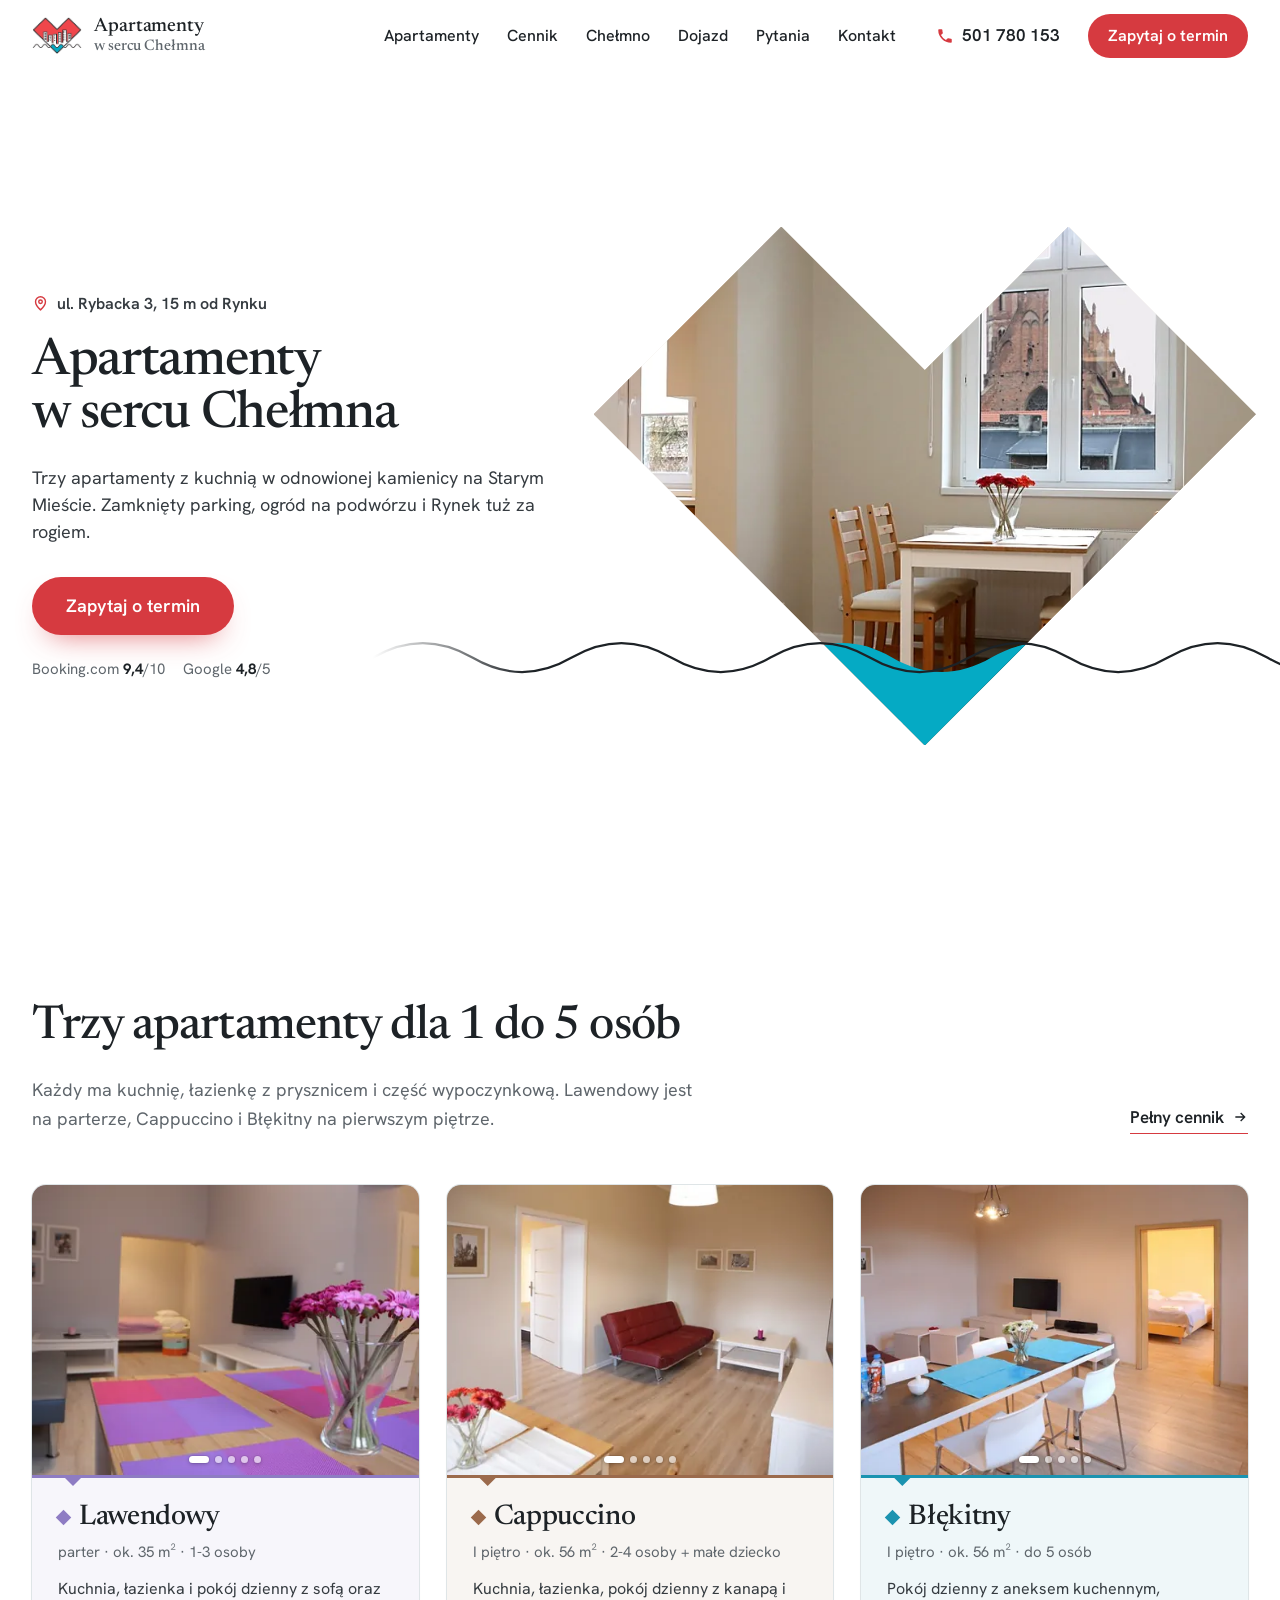
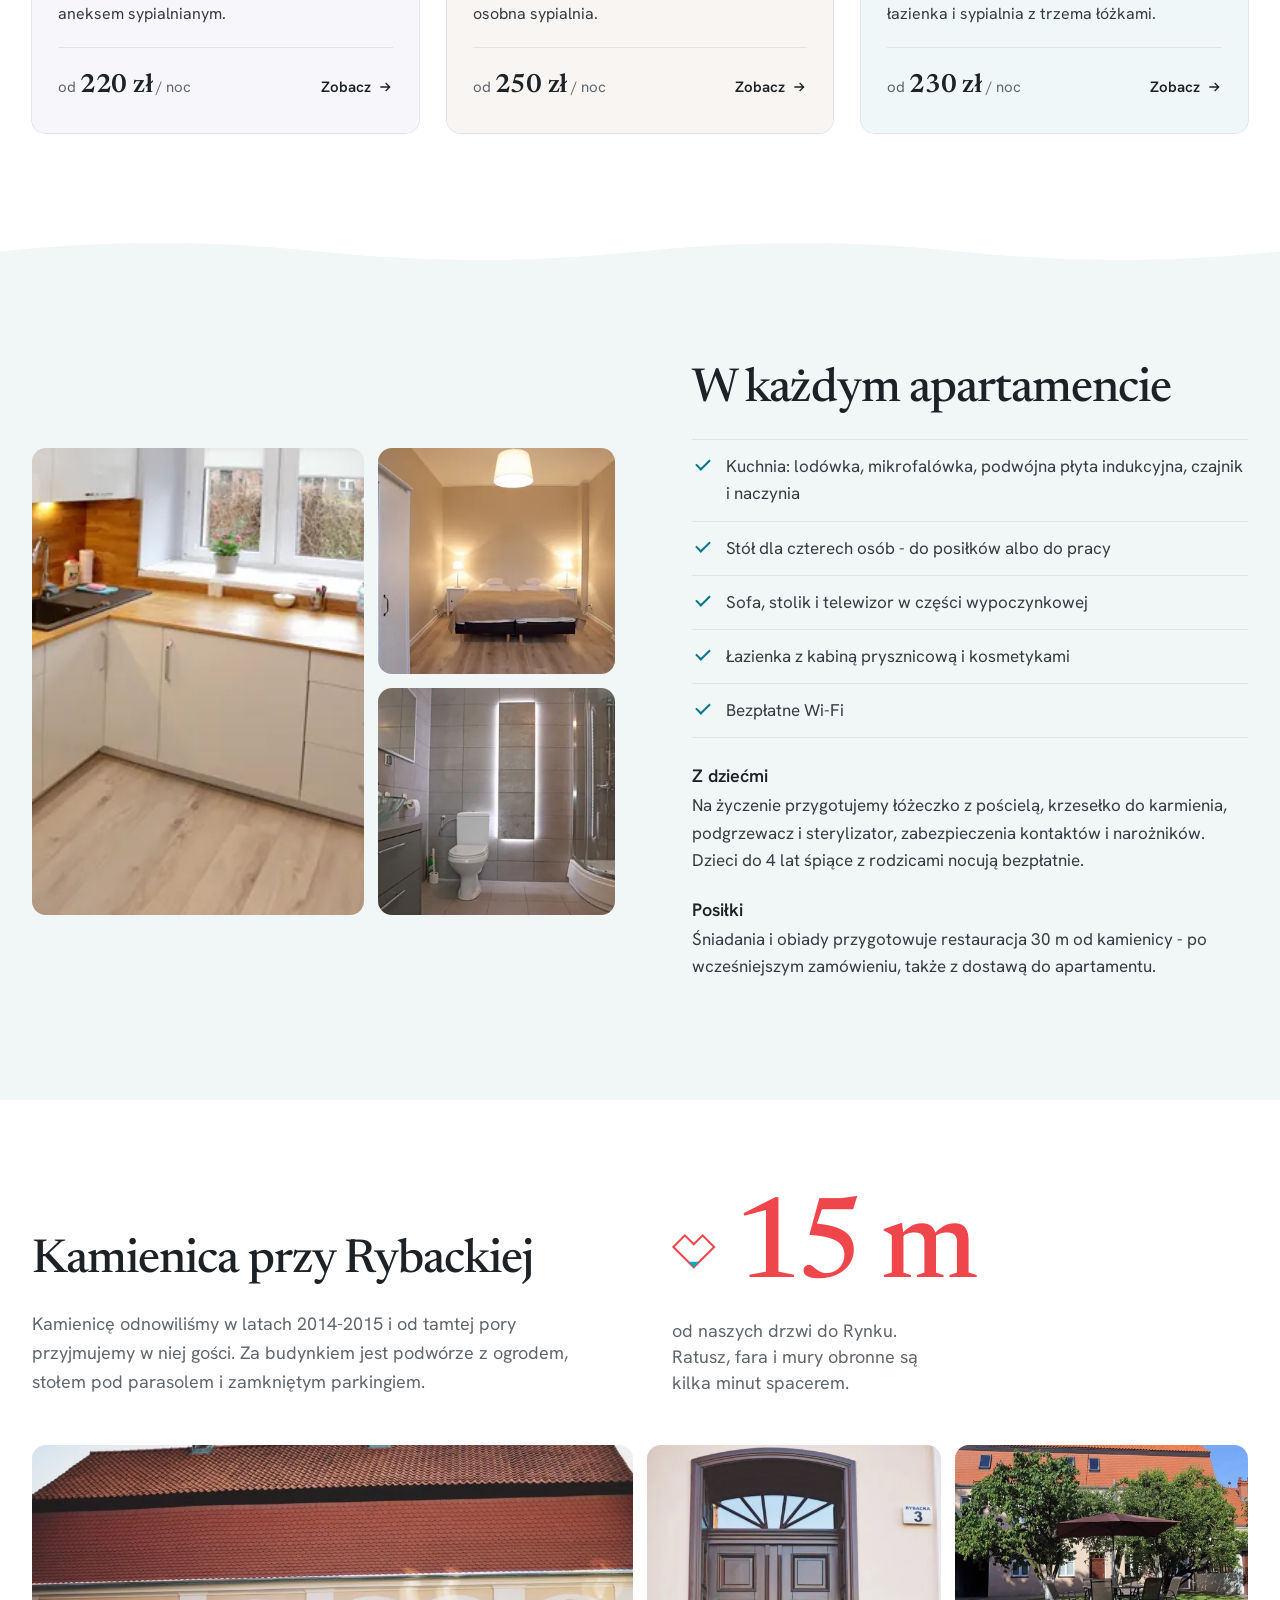
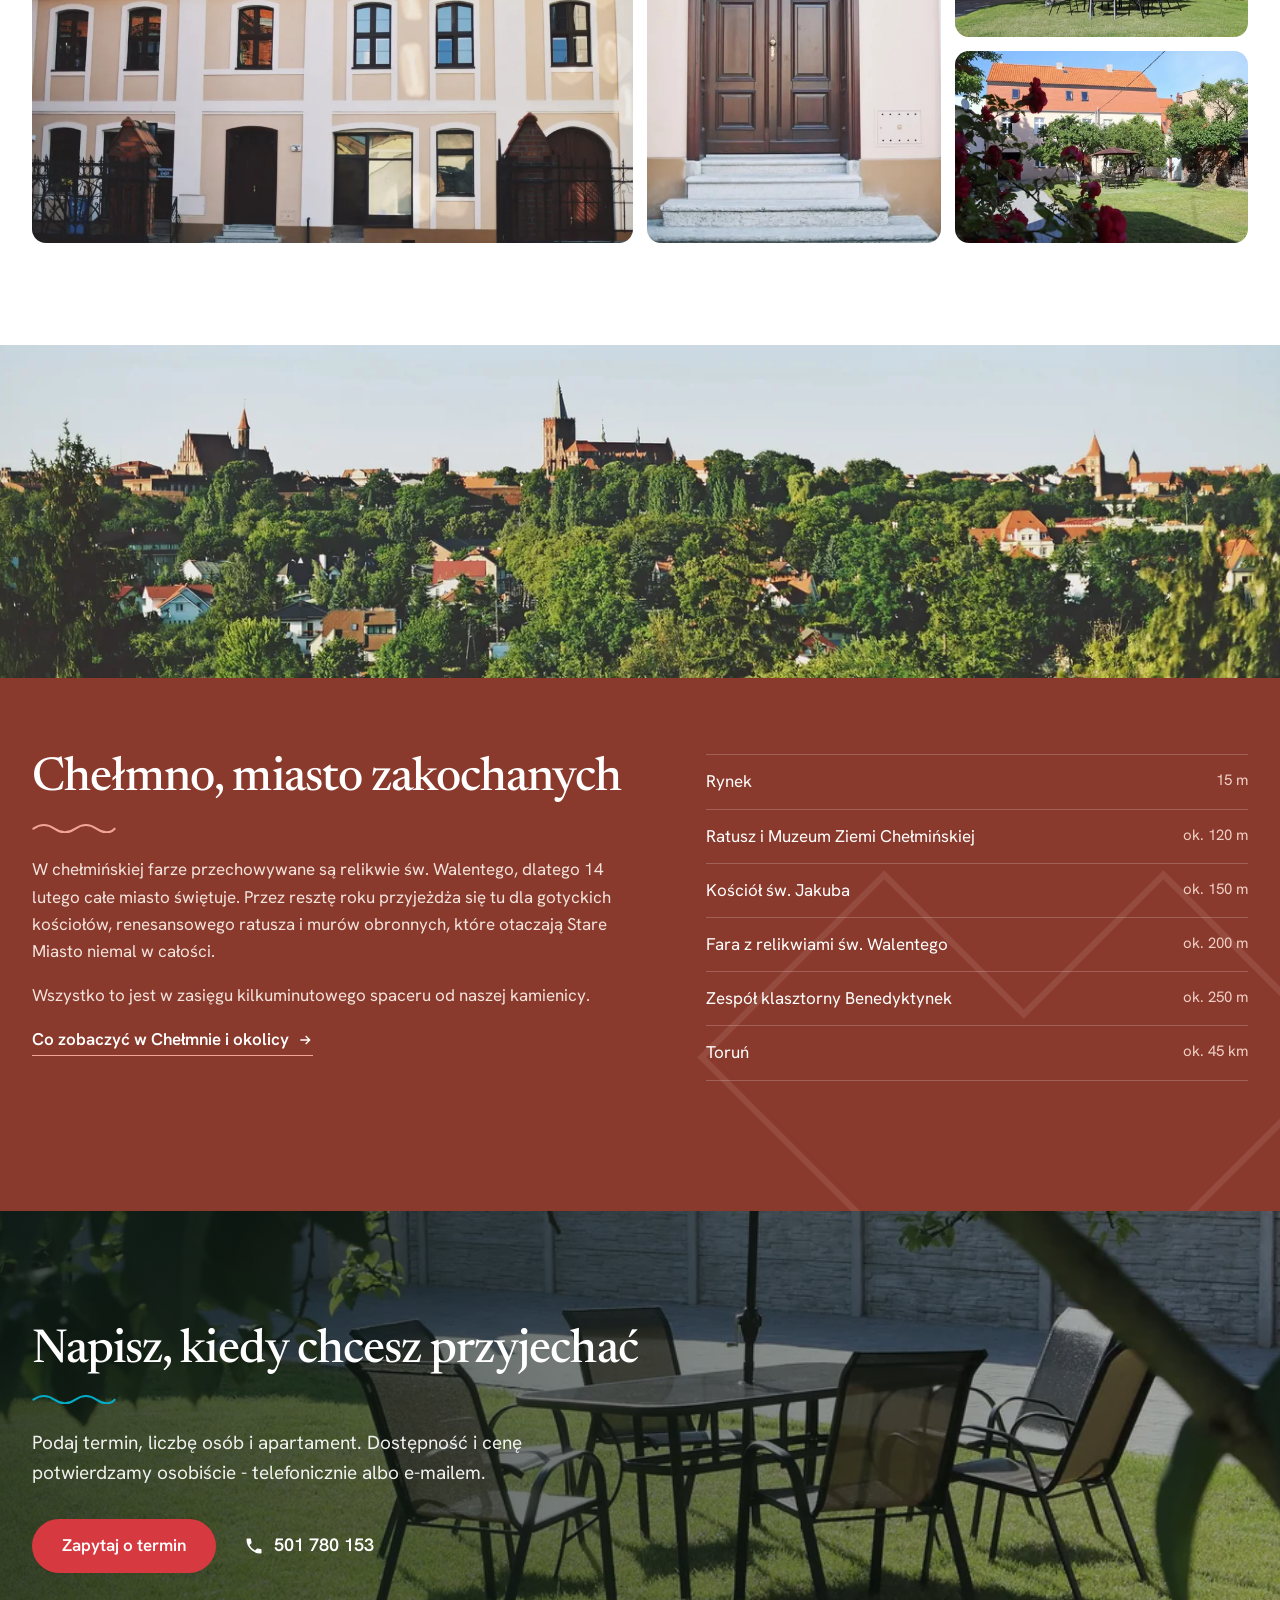
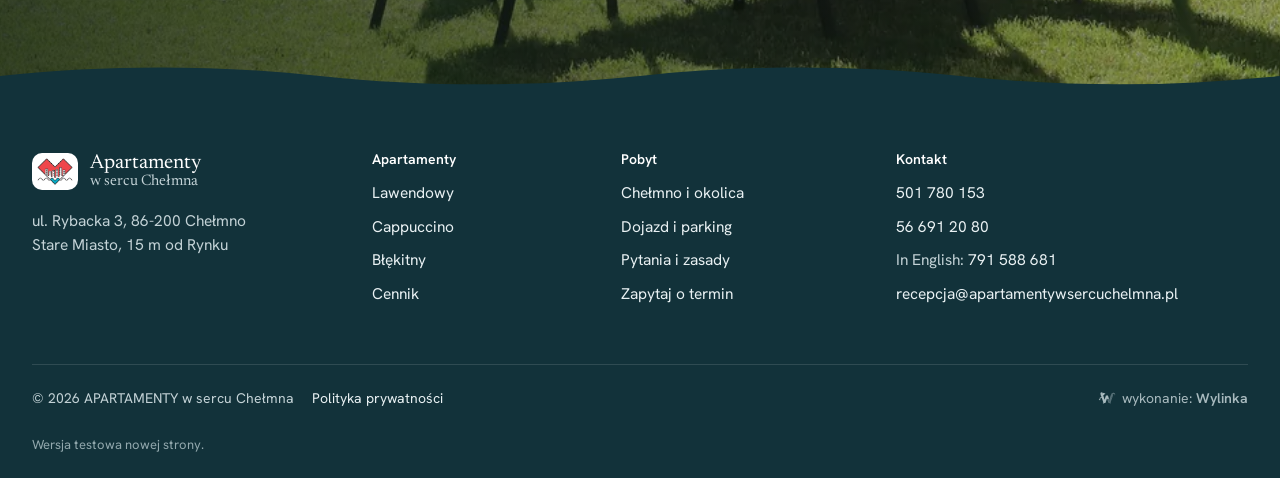
==== commit d133c5a4: "Koncepcja marki: zdjecie w sercu z logo, fala i turkusowy czubek; ceny zgodne z Booking.com Co-Autho" ====
--- a/index.html
+++ b/index.html
@@ -19,8 +19,8 @@
 <link rel="apple-touch-icon" href="assets/img/apple-touch-icon.png">
 <link rel="preload" href="assets/fonts/newsreader.woff2" as="font" type="font/woff2" crossorigin>
 <link rel="preload" href="assets/fonts/hanken.woff2" as="font" type="font/woff2" crossorigin>
-<link rel="stylesheet" href="assets/css/site.css?v=5">
-<script type="application/ld+json">{"@context":"https://schema.org","@graph":[{"@type":"LodgingBusiness","@id":"https://apartamentywsercuchelmna.pl/#obiekt","name":"APARTAMENTY w sercu Chełmna","url":"https://apartamentywsercuchelmna.pl/","telephone":"+48501780153","email":"recepcja@apartamentywsercuchelmna.pl","image":["https://apartamentywsercuchelmna.pl/assets/img/hero-1600.webp","https://apartamentywsercuchelmna.pl/assets/img/kam-fasada-950.webp"],"logo":"https://apartamentywsercuchelmna.pl/assets/img/logo.png","description":"Trzy apartamenty z kuchnią w kamienicy przy ul. Rybackiej 3, 15 m od Rynku w Chełmnie.","address":{"@type":"PostalAddress","streetAddress":"ul. Rybacka 3","postalCode":"86-200","addressLocality":"Chełmno","addressRegion":"kujawsko-pomorskie","addressCountry":"PL"},"geo":{"@type":"GeoCoordinates","latitude":53.3495547,"longitude":18.421228},"checkinTime":"14:30","checkoutTime":"10:30","numberOfRooms":3,"priceRange":"140-240 zł","currenciesAccepted":"PLN","knowsLanguage":["pl","en"],"smokingAllowed":false,"petsAllowed":"Po wcześniejszym uzgodnieniu","amenityFeature":[{"@type":"LocationFeatureSpecification","name":"Bezpłatne Wi-Fi","value":true},{"@type":"LocationFeatureSpecification","name":"Zamknięty parking","value":true},{"@type":"LocationFeatureSpecification","name":"Kuchnia w każdym apartamencie","value":true},{"@type":"LocationFeatureSpecification","name":"Ogród","value":true},{"@type":"LocationFeatureSpecification","name":"Łóżeczko dziecięce na życzenie","value":true}],"containsPlace":[{"@type":"Apartment","name":"Apartament Lawendowy","url":"https://apartamentywsercuchelmna.pl/apartamenty/lawendowy/"},{"@type":"Apartment","name":"Apartament Cappuccino","url":"https://apartamentywsercuchelmna.pl/apartamenty/cappuccino/"},{"@type":"Apartment","name":"Apartament Błękitny","url":"https://apartamentywsercuchelmna.pl/apartamenty/blekitny/"}]},{"@type":"WebSite","name":"Apartamenty w sercu Chełmna","url":"https://apartamentywsercuchelmna.pl/"}]}</script>
+<link rel="stylesheet" href="assets/css/site.css?v=6">
+<script type="application/ld+json">{"@context":"https://schema.org","@graph":[{"@type":"LodgingBusiness","@id":"https://apartamentywsercuchelmna.pl/#obiekt","name":"APARTAMENTY w sercu Chełmna","url":"https://apartamentywsercuchelmna.pl/","telephone":"+48501780153","email":"recepcja@apartamentywsercuchelmna.pl","image":["https://apartamentywsercuchelmna.pl/assets/img/hero-1600.webp","https://apartamentywsercuchelmna.pl/assets/img/kam-fasada-950.webp"],"logo":"https://apartamentywsercuchelmna.pl/assets/img/logo.png","description":"Trzy apartamenty z kuchnią w kamienicy przy ul. Rybackiej 3, 15 m od Rynku w Chełmnie.","address":{"@type":"PostalAddress","streetAddress":"ul. Rybacka 3","postalCode":"86-200","addressLocality":"Chełmno","addressRegion":"kujawsko-pomorskie","addressCountry":"PL"},"geo":{"@type":"GeoCoordinates","latitude":53.3495547,"longitude":18.421228},"checkinTime":"14:30","checkoutTime":"10:30","numberOfRooms":3,"priceRange":"220-400 zł","currenciesAccepted":"PLN","knowsLanguage":["pl","en"],"smokingAllowed":false,"petsAllowed":"Po wcześniejszym uzgodnieniu","amenityFeature":[{"@type":"LocationFeatureSpecification","name":"Bezpłatne Wi-Fi","value":true},{"@type":"LocationFeatureSpecification","name":"Zamknięty parking","value":true},{"@type":"LocationFeatureSpecification","name":"Kuchnia w każdym apartamencie","value":true},{"@type":"LocationFeatureSpecification","name":"Ogród","value":true},{"@type":"LocationFeatureSpecification","name":"Łóżeczko dziecięce na życzenie","value":true}],"containsPlace":[{"@type":"Apartment","name":"Apartament Lawendowy","url":"https://apartamentywsercuchelmna.pl/apartamenty/lawendowy/"},{"@type":"Apartment","name":"Apartament Cappuccino","url":"https://apartamentywsercuchelmna.pl/apartamenty/cappuccino/"},{"@type":"Apartment","name":"Apartament Błękitny","url":"https://apartamentywsercuchelmna.pl/apartamenty/blekitny/"}]},{"@type":"WebSite","name":"Apartamenty w sercu Chełmna","url":"https://apartamentywsercuchelmna.pl/"}]}</script>
 </head>
 <body>
 <a class="skip" href="#tresc">Przejdź do treści</a>
@@ -37,7 +37,10 @@
 </header>
 <main id="tresc">
 <section class="hero">
-  <figure class="hero-foto"><img src="assets/img/hero-okno-2000.webp" srcset="assets/img/hero-okno-640.webp 640w, assets/img/hero-okno-960.webp 960w, assets/img/hero-okno-1400.webp 1400w, assets/img/hero-okno-2000.webp 2000w" sizes="100vw" width="2000" height="1333" alt="Jasny pokój ze stołem przy oknie, za oknem gotycki kościół z czerwonej cegły - apartament Cappuccino w Chełmnie" fetchpriority="high" decoding="async"></figure>
+  <div class="hero-serce"><div class="serce-box">
+    <figure class="serce"><img src="assets/img/hero-okno-2000.webp" srcset="assets/img/hero-okno-640.webp 640w, assets/img/hero-okno-960.webp 960w, assets/img/hero-okno-1400.webp 1400w, assets/img/hero-okno-2000.webp 2000w" sizes="(max-width:900px) 100vw, 60vw" width="2000" height="1333" alt="Jasny pokój ze stołem przy oknie, za oknem gotycki kościół z czerwonej cegły - apartament Cappuccino w Chełmnie" fetchpriority="high" decoding="async"><svg class="serce-woda" viewBox="0 0 120 94" preserveAspectRatio="none" aria-hidden="true" focusable="false"><path d="M0 78 C 6 74.5, 12 74.5, 18 78 S 30 81.5, 36 78 S 48 74.5, 54 78 S 66 81.5, 72 78 S 84 74.5, 90 78 S 102 81.5, 108 78 S 118 75, 120 76.5 V94 H0Z"/></svg></figure>
+    <svg class="serce-linia" viewBox="-40 0 200 94" preserveAspectRatio="none" aria-hidden="true" focusable="false"><path d="M-40 78 C -34 74.5, -28 74.5, -22 78 S -10 81.5, -4 78 S 8 74.5, 14 78 S 26 81.5, 32 78 S 44 74.5, 50 78 S 62 81.5, 68 78 S 80 74.5, 86 78 S 98 81.5, 104 78 S 116 74.5, 122 78 S 134 81.5, 140 78 S 152 74.5, 160 78"/></svg>
+  </div></div>
   <div class="hero-in"><div class="hero-tekst">
     <p class="hero-adres"><svg viewBox="0 0 24 24" aria-hidden="true" fill="none" stroke="currentColor" stroke-width="2"><path d="M12 21s-7-6.2-7-11.5A7 7 0 0 1 19 9.5C19 14.8 12 21 12 21z"/><circle cx="12" cy="9.5" r="2.5"/></svg>ul. Rybacka 3, 15 m od Rynku</p>
     <h1>Apartamenty <span class="nw">w sercu Chełmna</span></h1>
@@ -62,7 +65,7 @@
           <h3><i aria-hidden="true"></i><a class="apt-link" href="apartamenty/lawendowy/">Lawendowy</a></h3>
           <p class="apt-meta">parter · ok. 35 m² · 1-3 osoby</p>
           <p>Kuchnia, łazienka i pokój dzienny z sofą oraz aneksem sypialnianym.</p>
-          <div class="apt-dol"><p class="cena">od <b>140 zł</b> / doba</p><span aria-hidden="true">Zobacz <svg viewBox="0 0 24 24" aria-hidden="true" fill="none" stroke="currentColor" stroke-width="2"><path d="M5 12h14M13 6l6 6-6 6"/></svg></span></div>
+          <div class="apt-dol"><p class="cena">od <b>220 zł</b> / noc</p><span aria-hidden="true">Zobacz <svg viewBox="0 0 24 24" aria-hidden="true" fill="none" stroke="currentColor" stroke-width="2"><path d="M5 12h14M13 6l6 6-6 6"/></svg></span></div>
         </div>
       </article><article class="apt" style="--k:#9b6a4c">
         <div class="apt-foto"><div class="kar" data-kar><div class="kar-tor" tabindex="0" role="group" aria-roledescription="karuzela" aria-label="Zdjęcia: apartament Cappuccino - przewiń w bok lub użyj strzałek"><a class="kar-sl" href="apartamenty/cappuccino/" tabindex="-1" draggable="false"><img src="assets/img/cap-salon-950.webp" srcset="assets/img/cap-salon-480.webp 480w, assets/img/cap-salon-950.webp 950w" sizes="(max-width:900px) calc(100vw - 32px), (max-width:1024px) 50vw, 420px" width="950" height="633" alt="Pokój dzienny w apartamencie Cappuccino - czerwona kanapa, stolik i telewizor" loading="lazy" decoding="async"></a><a class="kar-sl" href="apartamenty/cappuccino/" tabindex="-1" draggable="false"><img src="assets/img/cap-sypialnia-950.webp" srcset="assets/img/cap-sypialnia-480.webp 480w, assets/img/cap-sypialnia-950.webp 950w" sizes="(max-width:900px) calc(100vw - 32px), (max-width:1024px) 50vw, 420px" width="950" height="645" alt="Sypialnia z dwoma połączonymi łóżkami i lampkami nocnymi" loading="lazy" decoding="async"></a><a class="kar-sl" href="apartamenty/cappuccino/" tabindex="-1" draggable="false"><img src="assets/img/cap-kuchnia-950.webp" srcset="assets/img/cap-kuchnia-480.webp 480w, assets/img/cap-kuchnia-950.webp 950w" sizes="(max-width:900px) calc(100vw - 32px), (max-width:1024px) 50vw, 420px" width="950" height="633" alt="Jasna kuchnia przy oknie w apartamencie Cappuccino" loading="lazy" decoding="async"></a><a class="kar-sl" href="apartamenty/cappuccino/" tabindex="-1" draggable="false"><img src="assets/img/cap-sofa-950.webp" srcset="assets/img/cap-sofa-480.webp 480w, assets/img/cap-sofa-950.webp 950w" sizes="(max-width:900px) calc(100vw - 32px), (max-width:1024px) 50vw, 420px" width="950" height="542" alt="Kanapa i stolik w pokoju dziennym" loading="lazy" decoding="async"></a><a class="kar-sl" href="apartamenty/cappuccino/" tabindex="-1" draggable="false"><img src="assets/img/cap-stol-950.webp" srcset="assets/img/cap-stol-480.webp 480w, assets/img/cap-stol-950.webp 950w" sizes="(max-width:900px) calc(100vw - 32px), (max-width:1024px) 50vw, 420px" width="950" height="633" alt="Stół przy oknie i przejście do sypialni" loading="lazy" decoding="async"></a></div><button type="button" class="kar-p" aria-label="Poprzednie zdjęcie" tabindex="-1"><svg viewBox="0 0 24 24" aria-hidden="true" fill="none" stroke="currentColor" stroke-width="2.2" stroke-linecap="round" stroke-linejoin="round"><path d="M15 5l-7 7 7 7"/></svg></button><button type="button" class="kar-n" aria-label="Następne zdjęcie" tabindex="-1"><svg viewBox="0 0 24 24" aria-hidden="true" fill="none" stroke="currentColor" stroke-width="2.2" stroke-linecap="round" stroke-linejoin="round"><path d="M9 5l7 7-7 7"/></svg></button><span class="kar-kropki" aria-hidden="true"><i></i><i></i><i></i><i></i><i></i></span></div></div>
@@ -70,7 +73,7 @@
           <h3><i aria-hidden="true"></i><a class="apt-link" href="apartamenty/cappuccino/">Cappuccino</a></h3>
           <p class="apt-meta">I piętro · ok. 56 m² · 2-4 osoby + małe dziecko</p>
           <p>Kuchnia, łazienka, pokój dzienny z kanapą i osobna sypialnia.</p>
-          <div class="apt-dol"><p class="cena">od <b>180 zł</b> / doba</p><span aria-hidden="true">Zobacz <svg viewBox="0 0 24 24" aria-hidden="true" fill="none" stroke="currentColor" stroke-width="2"><path d="M5 12h14M13 6l6 6-6 6"/></svg></span></div>
+          <div class="apt-dol"><p class="cena">od <b>250 zł</b> / noc</p><span aria-hidden="true">Zobacz <svg viewBox="0 0 24 24" aria-hidden="true" fill="none" stroke="currentColor" stroke-width="2"><path d="M5 12h14M13 6l6 6-6 6"/></svg></span></div>
         </div>
       </article><article class="apt" style="--k:#1b93b0">
         <div class="apt-foto"><div class="kar" data-kar><div class="kar-tor" tabindex="0" role="group" aria-roledescription="karuzela" aria-label="Zdjęcia: apartament Błękitny - przewiń w bok lub użyj strzałek"><a class="kar-sl" href="apartamenty/blekitny/" tabindex="-1" draggable="false"><img src="assets/img/ble-salon-950.webp" srcset="assets/img/ble-salon-480.webp 480w, assets/img/ble-salon-950.webp 950w" sizes="(max-width:900px) calc(100vw - 32px), (max-width:1024px) 50vw, 420px" width="950" height="704" alt="Pokój dzienny w apartamencie Błękitnym - stół z niebieskimi bieżnikami i widok na sypialnię" loading="lazy" decoding="async"></a><a class="kar-sl" href="apartamenty/blekitny/" tabindex="-1" draggable="false"><img src="assets/img/ble-sypialnia-950.webp" srcset="assets/img/ble-sypialnia-480.webp 480w, assets/img/ble-sypialnia-950.webp 950w" sizes="(max-width:900px) calc(100vw - 32px), (max-width:1024px) 50vw, 420px" width="950" height="584" alt="Sypialnia z łóżkami i lampkami nocnymi" loading="lazy" decoding="async"></a><a class="kar-sl" href="apartamenty/blekitny/" tabindex="-1" draggable="false"><img src="assets/img/ble-sofa-950.webp" srcset="assets/img/ble-sofa-480.webp 480w, assets/img/ble-sofa-950.webp 950w" sizes="(max-width:900px) calc(100vw - 32px), (max-width:1024px) 50vw, 420px" width="950" height="622" alt="Wysoki stół z krzesłami i sofa w pokoju dziennym" loading="lazy" decoding="async"></a><a class="kar-sl" href="apartamenty/blekitny/" tabindex="-1" draggable="false"><img src="assets/img/ble-kuchnia-950.webp" srcset="assets/img/ble-kuchnia-480.webp 480w, assets/img/ble-kuchnia-950.webp 950w" sizes="(max-width:900px) calc(100vw - 32px), (max-width:1024px) 50vw, 420px" width="950" height="633" alt="Aneks kuchenny z barem i widok na sypialnię" loading="lazy" decoding="async"></a><a class="kar-sl" href="apartamenty/blekitny/" tabindex="-1" draggable="false"><img src="assets/img/ble-stol-950.webp" srcset="assets/img/ble-stol-480.webp 480w, assets/img/ble-stol-950.webp 950w" sizes="(max-width:900px) calc(100vw - 32px), (max-width:1024px) 50vw, 420px" width="950" height="653" alt="Stół z niebieskimi bieżnikami i sofa" loading="lazy" decoding="async"></a></div><button type="button" class="kar-p" aria-label="Poprzednie zdjęcie" tabindex="-1"><svg viewBox="0 0 24 24" aria-hidden="true" fill="none" stroke="currentColor" stroke-width="2.2" stroke-linecap="round" stroke-linejoin="round"><path d="M15 5l-7 7 7 7"/></svg></button><button type="button" class="kar-n" aria-label="Następne zdjęcie" tabindex="-1"><svg viewBox="0 0 24 24" aria-hidden="true" fill="none" stroke="currentColor" stroke-width="2.2" stroke-linecap="round" stroke-linejoin="round"><path d="M9 5l7 7-7 7"/></svg></button><span class="kar-kropki" aria-hidden="true"><i></i><i></i><i></i><i></i><i></i></span></div></div>
@@ -78,7 +81,7 @@
           <h3><i aria-hidden="true"></i><a class="apt-link" href="apartamenty/blekitny/">Błękitny</a></h3>
           <p class="apt-meta">I piętro · ok. 56 m² · do 5 osób</p>
           <p>Pokój dzienny z aneksem kuchennym, łazienka i sypialnia z trzema łóżkami.</p>
-          <div class="apt-dol"><p class="cena">od <b>180 zł</b> / doba</p><span aria-hidden="true">Zobacz <svg viewBox="0 0 24 24" aria-hidden="true" fill="none" stroke="currentColor" stroke-width="2"><path d="M5 12h14M13 6l6 6-6 6"/></svg></span></div>
+          <div class="apt-dol"><p class="cena">od <b>230 zł</b> / noc</p><span aria-hidden="true">Zobacz <svg viewBox="0 0 24 24" aria-hidden="true" fill="none" stroke="currentColor" stroke-width="2"><path d="M5 12h14M13 6l6 6-6 6"/></svg></span></div>
         </div>
       </article>
     </div>
@@ -109,7 +112,7 @@
     <div class="kam-tekst">
       <div><h2>Kamienica przy Rybackiej</h2>
       <p>Kamienicę odnowiliśmy w latach 2014-2015 i od tamtej pory przyjmujemy w niej gości. Za budynkiem jest podwórze z ogrodem, stołem pod parasolem i zamkniętym parkingiem.</p></div>
-      <p class="pietnascie"><b>15 m</b><span>od naszych drzwi do Rynku. Ratusz, fara i mury obronne są kilka minut spacerem.</span></p>
+      <p class="pietnascie"><svg class="znak" viewBox="-4 -4 128 102" aria-hidden="true" focusable="false"><path class="z-o" d="M0 34 L34 0 L60 26 L86 0 L120 34 L60 94Z"/><path class="z-w" d="M44 78 L76 78 L60 94Z"/></svg><b>15 m</b><span>od naszych drzwi do Rynku. Ratusz, fara i mury obronne są kilka minut spacerem.</span></p>
     </div>
     <div class="kar kar-gal" data-kar><div class="kam kar-tor" tabindex="0" role="group" aria-roledescription="karuzela" aria-label="Zdjęcia kamienicy i podwórza">
       <button type="button" class="kar-sl k-d" data-grupa="kam" data-duze="assets/img/kam-fasada-950.webp" data-opis="Elewacja kamienicy przy ul. Rybackiej 3 w Chełmnie" aria-label="Powiększ zdjęcie: Elewacja kamienicy przy ul. Rybackiej 3 w Chełmnie"><img src="assets/img/kam-fasada-950.webp" srcset="assets/img/kam-fasada-480.webp 480w, assets/img/kam-fasada-950.webp 950w" sizes="(max-width:900px) 100vw, 620px" width="950" height="634" alt="Elewacja kamienicy przy ul. Rybackiej 3 w Chełmnie" loading="lazy" decoding="async"></button>
@@ -124,6 +127,7 @@
 </section>
 
 <section class="sek-cegla" aria-labelledby="h-miasto">
+  <svg class="cegla-serce" viewBox="-2 -2 124 98" aria-hidden="true" focusable="false"><path d="M0 34 L34 0 L60 26 L86 0 L120 34 L60 94Z"/></svg>
   <figure class="pas"><img src="assets/img/pas-panorama-2000.webp" srcset="assets/img/pas-panorama-960.webp 960w, assets/img/pas-panorama-1400.webp 1400w, assets/img/pas-panorama-2000.webp 2000w" sizes="100vw" width="2000" height="500" alt="Panorama Chełmna z wieżami gotyckich kościołów nad zielenią" loading="lazy" decoding="async"></figure>
   <div class="sek" style="padding-top:clamp(48px,6vw,88px)">
     <div class="wrap miasto">
@@ -195,6 +199,6 @@
   <figure><img alt=""><figcaption></figcaption></figure>
   <button type="button" class="lb-n" aria-label="Następne zdjęcie"><svg viewBox="0 0 24 24"><path d="M9 5l7 7-7 7"/></svg></button>
 </div>
-<script src="assets/js/site.js?v=5" defer></script>
+<script src="assets/js/site.js?v=6" defer></script>
 </body>
 </html>
--- a/assets/css/site.css
+++ b/assets/css/site.css
@@ -81,17 +81,24 @@
 .burger[aria-expanded="true"] i:nth-child(2){opacity:0}
 .burger[aria-expanded="true"] i:nth-child(3){transform:translateY(-7px) rotate(-45deg)}
 
-/* hero strony głównej */
-.hero{position:relative;height:calc(100svh - var(--hh));min-height:540px;display:flex;align-items:center;overflow:hidden;background:#e9e2d8}
-.hero-foto{position:absolute;inset:0;margin:0}
-.hero-foto img{width:100%;height:100%;object-fit:cover;object-position:60% 22%}
-.hero-foto::after{content:"";position:absolute;inset:0;background:linear-gradient(90deg,rgba(255,255,255,.9) 0%,rgba(255,255,255,.8) calc(50% - 300px),rgba(255,255,255,.35) calc(50% + 40px),rgba(255,255,255,0) calc(50% + 200px))}
+/* hero strony głównej: zdjęcie w kanciastym sercu z logo, fala Wisły i turkusowy czubek */
+.hero{position:relative;height:calc(100svh - var(--hh));min-height:540px;display:flex;align-items:center;overflow:hidden;background:#fff}
 .hero-in{position:relative;z-index:1;width:min(1240px,calc(100% - 64px));margin-inline:auto;color:var(--ink)}
-.hero-tekst{max-width:600px}
+.hero-tekst{max-width:min(600px,42vw)}
+.hero-serce{position:absolute;top:0;bottom:0;right:max(24px,calc((100% - 1240px) / 2 - 220px));left:calc(max(32px,(100% - 1240px) / 2) + min(600px,42vw) + 24px);display:flex;align-items:center;justify-content:center;pointer-events:none}
+.serce-box{position:relative;width:min(100%,calc((100svh - var(--hh)) * 1.06));aspect-ratio:120/94}
+.serce{position:absolute;inset:0;margin:0;clip-path:polygon(0 36.17%,28.33% 0,50% 27.66%,71.67% 0,100% 36.17%,50% 100%);background:#e9e2d8}
+.serce img{width:100%;height:100%;object-fit:cover;object-position:100% 50%}
+.serce-woda{position:absolute;inset:0;width:100%;height:100%}
+.serce-woda path{fill:var(--morze)}
+.serce-linia{position:absolute;top:0;height:100%;left:-33.33%;width:166.67%;overflow:visible;-webkit-mask:linear-gradient(90deg,transparent,#000 14%,#000 86%,transparent);mask:linear-gradient(90deg,transparent,#000 14%,#000 86%,transparent)}
+.serce-linia path{fill:none;stroke:var(--ink);stroke-width:2.2px;vector-effect:non-scaling-stroke;stroke-linecap:round}
 .hero-adres{display:flex;align-items:center;gap:8px;font-weight:600;font-size:16px;margin:0 0 18px;color:var(--tekst)}
 .hero-adres svg{width:17px;height:17px;flex:none;color:var(--czer)}
-.hero h1{color:var(--ink);font-size:clamp(50px,5.2vw,92px);letter-spacing:-.025em;font-weight:500;line-height:1.02;margin:0 0 18px}
+.hero h1{color:var(--ink);font-size:clamp(46px,4.1vw,78px);letter-spacing:-.025em;font-weight:500;line-height:1.02;margin:0 0 18px}
 .falka{display:block;width:clamp(84px,7vw,120px);height:auto;margin:0 0 24px;overflow:visible}
+.hero .falka{display:none}
+.hero h1{margin-bottom:22px!important}
 .falka path{fill:none;stroke:var(--morze);stroke-width:3;stroke-linecap:round}
 .hero .lead{font-size:clamp(18px,1.35vw,21px);line-height:1.5;color:var(--tekst);margin:0 0 32px;max-width:520px}
 .hero .btn{min-height:58px;padding:0 34px;font-size:18px;box-shadow:0 14px 30px -16px rgba(214,58,64,.8)}
@@ -111,6 +118,8 @@
 .apt{display:flex;flex-direction:column;min-width:0;color:inherit;background:#fff;border-radius:var(--r);overflow:hidden;box-shadow:0 0 0 1px var(--linia),0 2px 6px -4px rgba(20,40,50,.12);transition:box-shadow .25s ease,transform .25s ease}
 .apt:hover{box-shadow:0 0 0 1px var(--linia),0 22px 44px -24px rgba(20,40,50,.38);transform:translateY(-3px)}
 .apt-foto{aspect-ratio:4/3;overflow:hidden;background:var(--tlo3);position:relative}
+/* czubek serca z logo jako wskaźnik: zdjęcie "wskazuje" opis apartamentu */
+.apt-in::before{content:"";position:absolute;left:30px;top:-3px;width:22px;height:11px;background:var(--k);clip-path:polygon(0 0,100% 0,50% 100%);transform:translateY(0)}
 .apt-in{position:relative;background:color-mix(in srgb,var(--k) 7%,#fff);padding:24px 26px 26px;display:flex;flex-direction:column;flex:1;border-top:3px solid var(--k)}
 .apt-link{color:inherit;text-decoration:none}
 .apt-link::after{content:"";position:absolute;inset:0;z-index:1}
@@ -118,7 +127,7 @@
 .apt-link:focus-visible::after{outline:2px solid var(--morze-c);outline-offset:-3px}
 .apt:hover .apt-link{color:var(--czer-h)}
 .apt h3{font-size:clamp(26px,2.2vw,32px);margin:0 0 6px;display:flex;align-items:center;gap:10px}
-.apt h3 i{width:12px;height:12px;border-radius:50%;background:var(--k);flex:none}
+.apt h3 i{width:11px;height:11px;background:var(--k);flex:none;transform:rotate(45deg)}
 .apt-meta{font-size:15px;color:var(--szary);margin:0 0 12px}
 .apt-in>p:not(.apt-meta){font-size:16px;margin:0 0 20px}
 .apt-dol{margin-top:auto;display:flex;align-items:center;justify-content:space-between;gap:12px;padding-top:18px;border-top:1px solid var(--linia)}
@@ -195,7 +204,10 @@
 .miejsca span{color:var(--szary);white-space:nowrap;font-size:15px}
 
 /* Chełmno - sekcja w kolorze gotyckiej cegły */
-.sek-cegla{background:var(--cegla);color:#f3e3dd}
+.sek-cegla{background:var(--cegla);color:#f3e3dd;position:relative;overflow:hidden}
+.cegla-serce{position:absolute;right:-6vw;bottom:-14vw;width:min(52vw,760px);height:auto;pointer-events:none}
+.cegla-serce path{fill:none;stroke:rgba(255,255,255,.09);stroke-width:1.2;stroke-linejoin:miter}
+.sek-cegla>.sek{position:relative}
 .sek-cegla h2{color:#fff}
 .sek-cegla h2::after,.zapr h2::after{content:"";display:block;width:84px;height:10px;margin-top:18px;background:#f0a596;-webkit-mask:var(--falka);mask:var(--falka)}
 .zapr h2::after{background:var(--morze)}
@@ -205,6 +217,9 @@
 .sek-cegla .miejsca li{border-color:rgba(255,255,255,.2)!important;color:#fff}
 .sek-cegla .miejsca span{color:#f0cfc6}
 .pietnascie{margin:0;display:flex;align-items:baseline;gap:18px;flex-wrap:wrap}
+.pietnascie .znak{width:clamp(40px,3.4vw,56px);height:auto;flex:none;align-self:center;overflow:visible}
+.znak .z-o{fill:none;stroke:var(--logo-czer);stroke-width:6;stroke-linejoin:miter}
+.znak .z-w{fill:var(--morze)}
 .pietnascie b{white-space:nowrap;font-family:var(--serif);font-weight:500;font-size:clamp(84px,9vw,148px);line-height:.85;color:var(--logo-czer);letter-spacing:-.04em}
 .pietnascie span{font-size:18px;color:var(--szary);max-width:280px;line-height:1.45}
 .fala{display:block;width:100%;height:clamp(16px,2.2vw,34px);margin-bottom:-1px}
@@ -264,7 +279,10 @@
 .ceny div{display:flex;justify-content:space-between;align-items:baseline;gap:16px;padding:11px 0;border-bottom:1px solid var(--linia)}
 .ceny dt{color:var(--tekst)}
 .ceny dd{margin:0;font-weight:600;color:var(--ink);font-size:18px;white-space:nowrap}
-.ceny .dod dd{font-size:16px;font-weight:500}
+.ceny .dod dd{font-size:15.5px;font-weight:500;color:var(--szary)}
+.box-uw{font-size:14px;color:var(--szary);margin:-6px 0 18px;line-height:1.5}
+.cen-uw{display:flex;flex-wrap:wrap;align-items:center;justify-content:space-between;gap:16px 40px;margin-top:28px;padding-top:24px;border-top:1px solid var(--linia)}
+.cen-uw p{margin:0;max-width:720px;color:var(--szary);font-size:16px}
 .box .btn{width:100%}
 .box-tel{display:block;text-align:center;margin-top:14px;font-weight:600;color:var(--ink);text-decoration:none}
 .box-tel:hover{color:var(--czer-h)}
@@ -275,14 +293,14 @@
 .wiersz:nth-child(even) .w-foto{order:2}
 .w-foto{display:block;border-radius:var(--r);overflow:hidden;aspect-ratio:3/2;background:var(--tlo3);position:relative;min-width:0}
 .wiersz h2{display:flex;align-items:baseline;gap:12px}
-.wiersz h2 i{flex:none;width:14px;height:14px;border-radius:50%;background:var(--k);transform:translateY(-.12em)}
+.wiersz h2 i{flex:none;width:13px;height:13px;background:var(--k);transform:translateY(-.12em) rotate(45deg)}
 .w-akcje{display:flex;flex-wrap:wrap;align-items:center;gap:14px 24px;margin-top:24px}
 
 /* cennik */
 .cennik{display:grid;grid-template-columns:repeat(3,minmax(0,1fr));gap:24px}
 .cen{background:#fff;border:1px solid var(--linia);border-top:3px solid var(--k);border-radius:var(--r);padding:26px 26px 22px;display:flex;flex-direction:column}
 .cen h2{font-size:28px;display:flex;align-items:center;gap:10px;margin-bottom:4px}
-.cen h2 i{width:12px;height:12px;border-radius:50%;background:var(--k)}
+.cen h2 i{width:11px;height:11px;background:var(--k);transform:rotate(45deg)}
 .cen>p{font-size:15px;color:var(--szary);margin-bottom:12px}
 .cen .ceny{margin-bottom:18px}
 .cen .link-str{margin-top:auto;align-self:flex-start}
@@ -342,7 +360,7 @@
 .wybor input{position:absolute;opacity:0;pointer-events:none}
 .wybor span{display:flex;flex-direction:column;gap:2px;height:100%;padding:12px 12px 11px;border:1.5px solid var(--linia);border-radius:12px;font-weight:600;color:var(--ink);line-height:1.25;transition:border-color .15s ease,background-color .15s ease}
 .wybor small{font-weight:400;color:var(--szary);font-size:13.5px}
-.wybor span i{display:block;width:10px;height:10px;border-radius:50%;background:var(--k);margin-bottom:4px}
+.wybor span i{display:block;width:9px;height:9px;background:var(--k);margin:2px 0 5px 1px;transform:rotate(45deg)}
 .wybor input:checked+span{border-color:var(--ink);background:var(--tlo2);box-shadow:inset 0 0 0 1px var(--ink)}
 .wybor input:focus-visible+span{outline:2px solid var(--morze-c);outline-offset:2px}
 .pola{display:grid;grid-template-columns:repeat(2,minmax(0,1fr));gap:14px 16px;margin-bottom:14px}
@@ -458,7 +476,8 @@
   .menu a[aria-current="page"]{color:var(--czer-h)}
   .menu a[aria-current="page"]::after{display:none}
   .menu .menu-kontakt{display:block;border:0;margin-top:22px;padding:0}
-  .menu .menu-kontakt .btn{width:100%;font-family:var(--sans);font-size:17px;padding:0 20px;border:0}
+  .menu .menu-kontakt .btn{width:100%;font-family:var(--sans);font-size:17px;font-weight:600;padding:0 20px;border:0;border-radius:999px;color:#fff;line-height:1}
+  .menu.otw{background:#fff url("data:image/svg+xml,%3Csvg xmlns='http://www.w3.org/2000/svg' viewBox='-2 -2 124 98'%3E%3Cpath d='M0 34 L34 0 L60 26 L86 0 L120 34 L60 94Z' fill='none' stroke='%23ef464b' stroke-opacity='.13' stroke-width='1.2'/%3E%3Cpath d='M44 78 L76 78 L60 94Z' fill='%2305aac4' fill-opacity='.18'/%3E%3C/svg%3E") right -60px bottom -40px/300px auto no-repeat}
   .menu .menu-kontakt p{font-family:var(--sans);font-size:15px;color:var(--szary);margin:16px 0 0;line-height:1.5}
   .menu .menu-kontakt p a{display:inline;font-family:var(--sans);font-size:15px;border:0;padding:0;color:var(--ink);font-weight:600}
   .burger{display:flex;margin-left:-6px}
@@ -469,18 +488,18 @@
   .marka span{font-size:17px}
   .marka em{font-size:14px}
 
-  .hero{align-items:flex-end;height:calc(100svh - var(--hh));min-height:520px;background:#fff}
-  .hero-foto{bottom:22%}
-  .hero-foto img{object-position:74% 0%}
-  .hero-foto::after{background:linear-gradient(0deg,#fff 0%,rgba(255,255,255,.82) 26%,rgba(255,255,255,.35) 42%,rgba(255,255,255,0) 56%)}
-  .hero-in{padding:0 0 max(24px,3.4svh)}
+  .hero{flex-direction:column;align-items:stretch;justify-content:center;gap:min(18px,2.2svh);height:calc(100svh - var(--hh));min-height:520px;padding:min(14px,1.6svh) 0 max(18px,2.6svh)}
+  .hero-serce{position:relative;inset:auto;flex:1 1 auto;min-height:0;padding:0 10px}
+  .serce-box{width:min(100%,calc((100svh - var(--hh)) * .5))}
+  .serce-linia{left:-12%;width:124%}
+  .hero-in{flex:none}
   .hero-tekst{max-width:none}
-  .hero-adres{color:var(--szary);font-size:15px;margin-bottom:min(10px,1.4svh)}
+  .hero-adres{color:var(--szary);font-size:15px;margin-bottom:min(8px,1.2svh)}
   .hero-adres svg{color:var(--czer)}
-  .hero h1{font-size:clamp(34px,min(10vw,5.4svh),46px);line-height:1.04;margin-bottom:min(10px,1.4svh)}
-  .falka{width:78px;margin-bottom:min(14px,1.8svh)}
-  .hero .lead{font-size:clamp(15.5px,min(4.3vw,2.2svh),18px);line-height:1.5;margin-bottom:min(20px,2.6svh)}
-  .hero .btn{width:100%;min-height:54px;font-size:17px}
+  .hero h1{font-size:clamp(32px,min(9.6vw,5svh),44px);line-height:1.04;margin-bottom:min(10px,1.3svh)}
+  .falka{display:none}
+  .hero .lead{font-size:clamp(15px,min(4.2vw,2.15svh),17.5px);line-height:1.48;margin-bottom:min(18px,2.4svh)}
+  .hero .btn{width:100%;min-height:52px;font-size:17px}
   .oceny{margin-top:min(12px,1.6svh);font-size:14px;justify-content:center}
 
   .sek{padding:60px 0}
@@ -501,7 +520,10 @@
   .kar-gal .kar-sl img{position:absolute;inset:0}
   .kam-tekst{gap:20px}
   .pietnascie{flex-wrap:nowrap;gap:14px;align-items:center}
-  .pietnascie b{font-size:76px}
+  .pietnascie .znak{width:clamp(40px,3.4vw,56px);height:auto;flex:none;align-self:center;overflow:visible}
+.znak .z-o{fill:none;stroke:var(--logo-czer);stroke-width:6;stroke-linejoin:miter}
+.znak .z-w{fill:var(--morze)}
+.pietnascie b{font-size:76px}
   .pietnascie span{font-size:15.5px}
   .pg-apt{padding-bottom:28px!important}
   .pg-apt+section .gal-wrap{margin-top:0}
@@ -550,3 +572,11 @@
 @media (prefers-reduced-motion:reduce){
   *,*::before,*::after{transition:none!important;animation:none!important;scroll-behavior:auto!important}
 }
+
+/* nagłówki podstron: kanciaste serce z logo jako znak wodny */
+.pg{position:relative;overflow:hidden}
+.pg::before{content:"";position:absolute;right:max(16px,calc((100% - 1240px) / 2 - 40px));top:50%;width:clamp(180px,24vw,380px);aspect-ratio:124/98;transform:translateY(-50%);background:url("data:image/svg+xml,%3Csvg xmlns='http://www.w3.org/2000/svg' viewBox='-2 -2 124 98'%3E%3Cpath d='M0 34 L34 0 L60 26 L86 0 L120 34 L60 94Z' fill='none' stroke='%23ef464b' stroke-opacity='.22' stroke-width='1'/%3E%3Cpath d='M44 78 L76 78 L60 94Z' fill='%2305aac4' fill-opacity='.35'/%3E%3C/svg%3E") center/contain no-repeat;pointer-events:none}
+.pg>.wrap{position:relative}
+@media (max-width:900px){.pg::before{width:150px;top:auto;bottom:18px;right:-24px;transform:none;opacity:.7}}
+.pg-apt::before{top:clamp(28px,3vw,44px);transform:none;width:clamp(150px,17vw,260px)}
+@media (max-width:900px){.pg-apt::before{top:auto;bottom:10px;width:120px}}
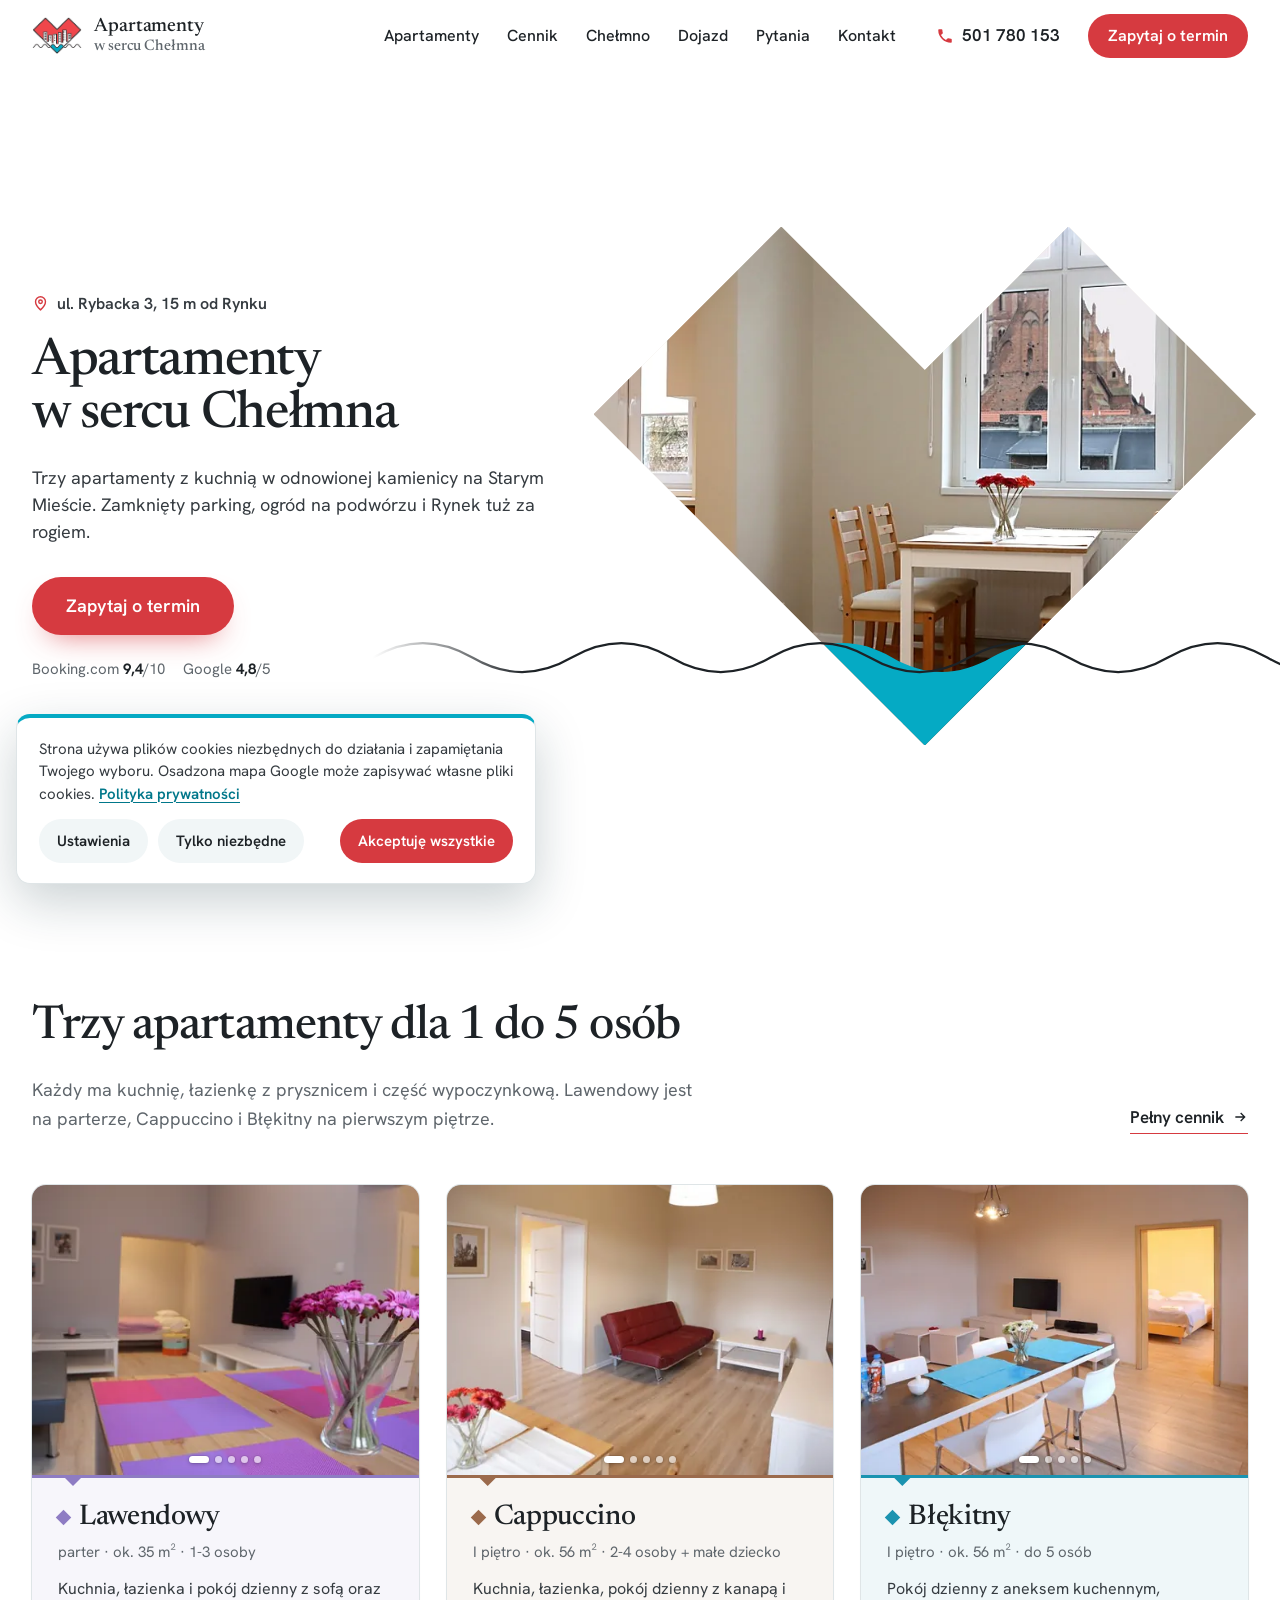
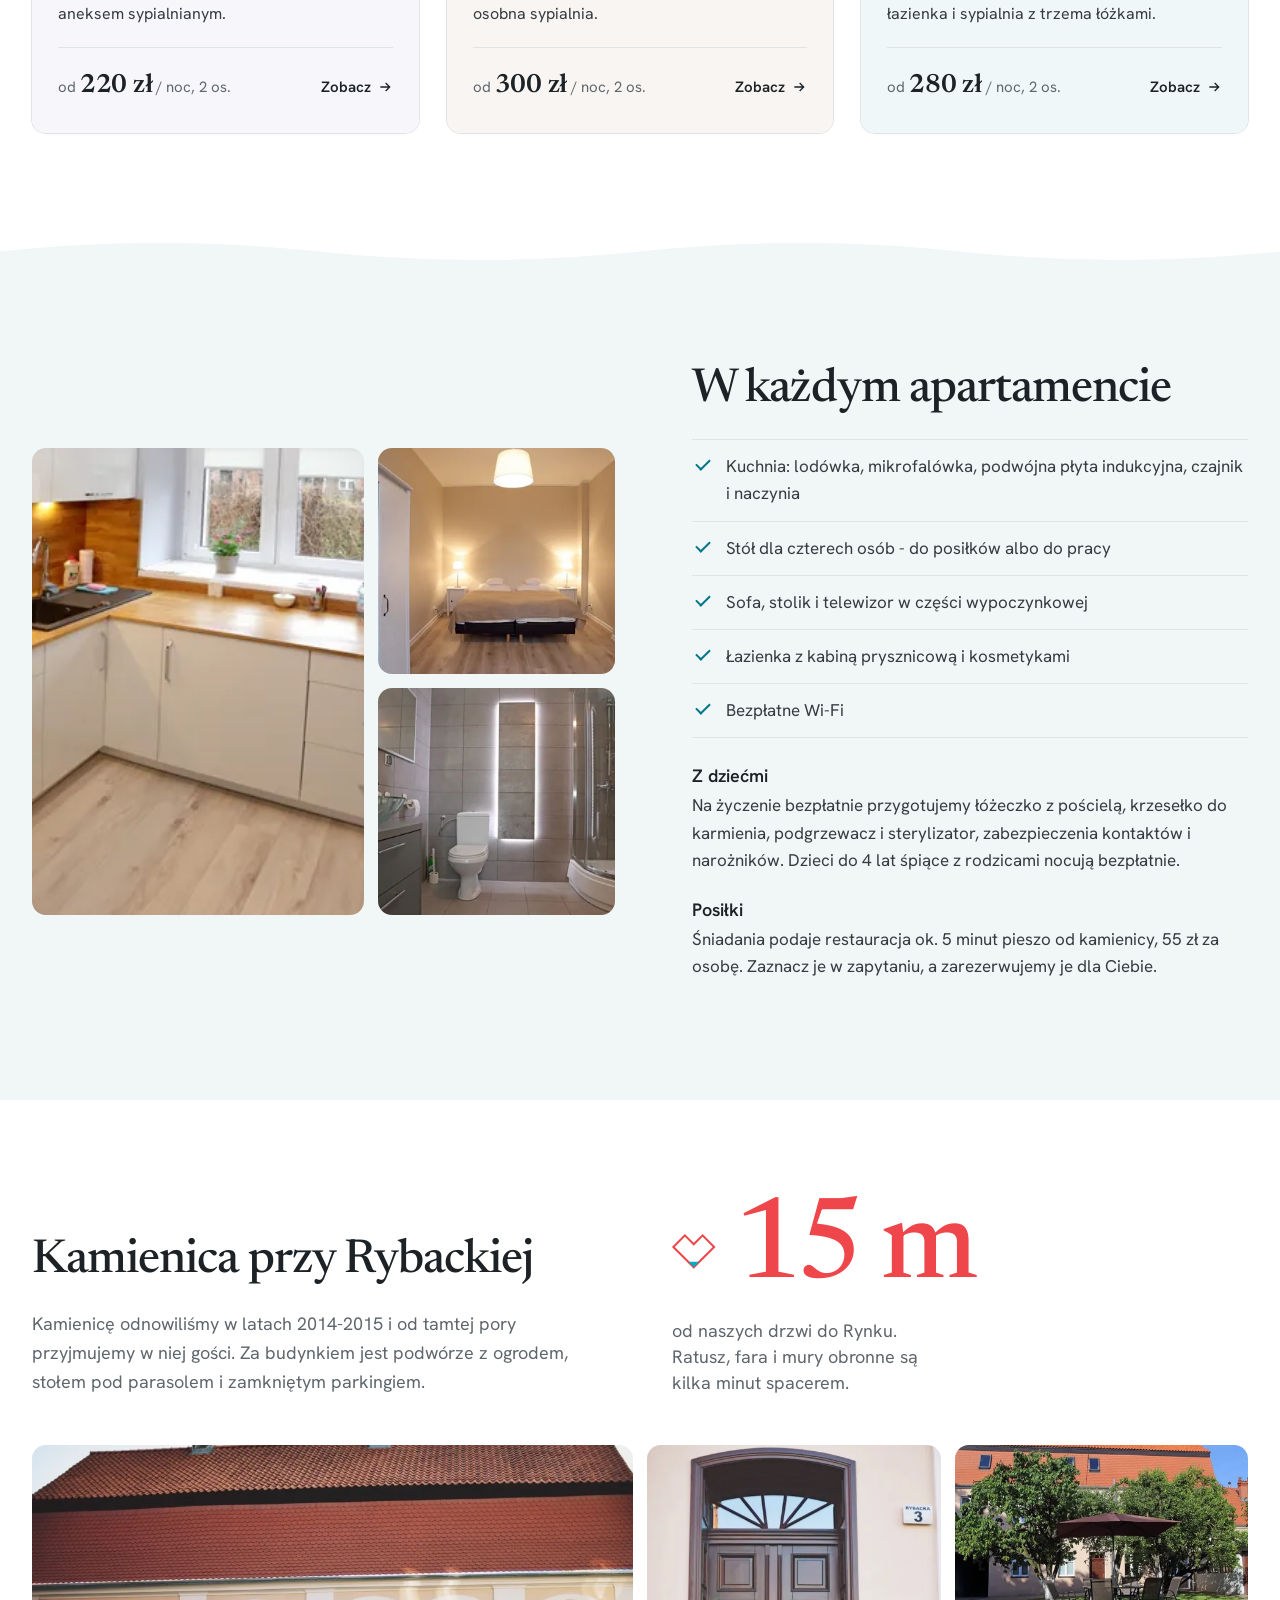
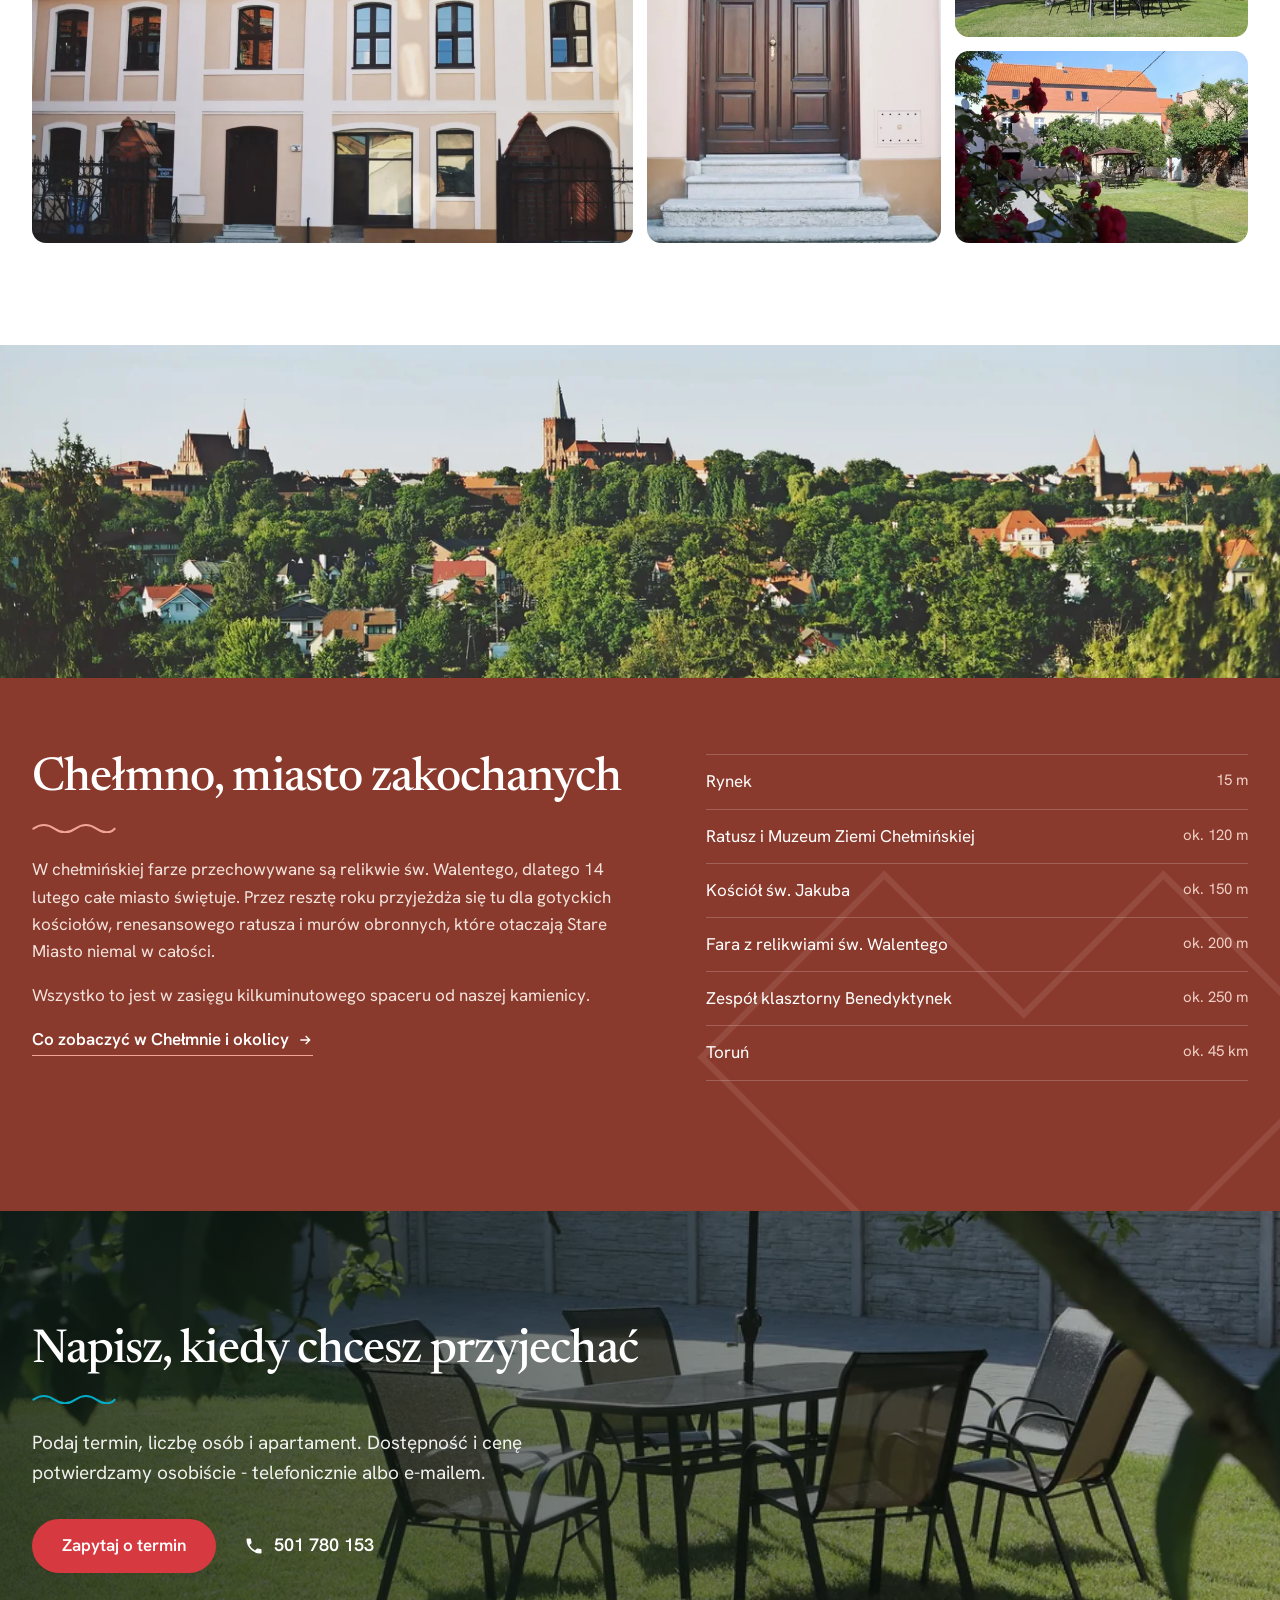
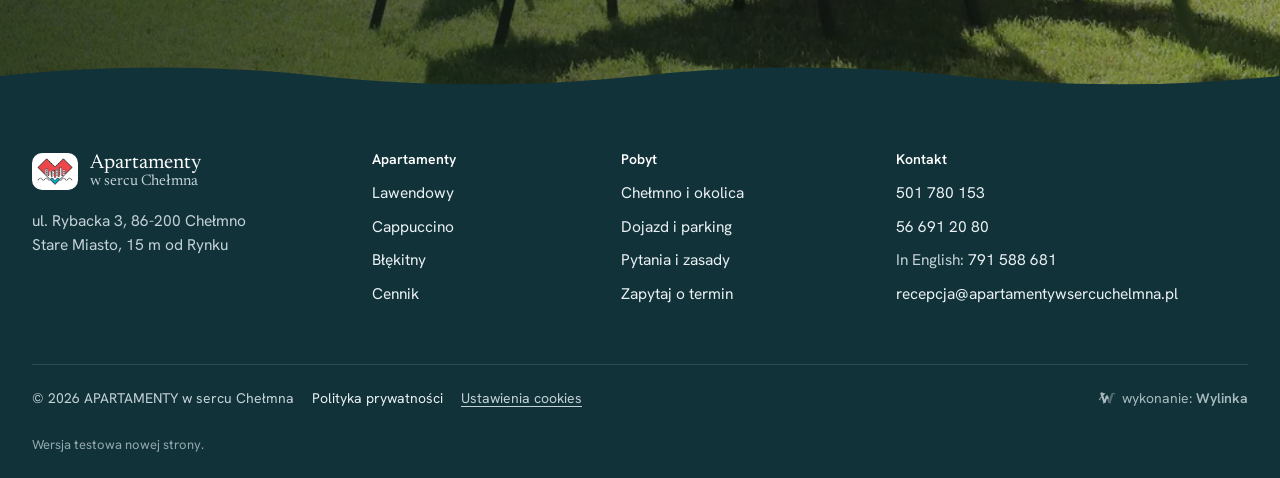
==== commit 8e5c0c54: "Ceny od klientki z 10.11 (2 osoby: Lawendowy 220, Blekitny 280, Cappuccino 300), bezplatny parking i" ====
--- a/index.html
+++ b/index.html
@@ -19,8 +19,8 @@
 <link rel="apple-touch-icon" href="assets/img/apple-touch-icon.png">
 <link rel="preload" href="assets/fonts/newsreader.woff2" as="font" type="font/woff2" crossorigin>
 <link rel="preload" href="assets/fonts/hanken.woff2" as="font" type="font/woff2" crossorigin>
-<link rel="stylesheet" href="assets/css/site.css?v=6">
-<script type="application/ld+json">{"@context":"https://schema.org","@graph":[{"@type":"LodgingBusiness","@id":"https://apartamentywsercuchelmna.pl/#obiekt","name":"APARTAMENTY w sercu Chełmna","url":"https://apartamentywsercuchelmna.pl/","telephone":"+48501780153","email":"recepcja@apartamentywsercuchelmna.pl","image":["https://apartamentywsercuchelmna.pl/assets/img/hero-1600.webp","https://apartamentywsercuchelmna.pl/assets/img/kam-fasada-950.webp"],"logo":"https://apartamentywsercuchelmna.pl/assets/img/logo.png","description":"Trzy apartamenty z kuchnią w kamienicy przy ul. Rybackiej 3, 15 m od Rynku w Chełmnie.","address":{"@type":"PostalAddress","streetAddress":"ul. Rybacka 3","postalCode":"86-200","addressLocality":"Chełmno","addressRegion":"kujawsko-pomorskie","addressCountry":"PL"},"geo":{"@type":"GeoCoordinates","latitude":53.3495547,"longitude":18.421228},"checkinTime":"14:30","checkoutTime":"10:30","numberOfRooms":3,"priceRange":"220-400 zł","currenciesAccepted":"PLN","knowsLanguage":["pl","en"],"smokingAllowed":false,"petsAllowed":"Po wcześniejszym uzgodnieniu","amenityFeature":[{"@type":"LocationFeatureSpecification","name":"Bezpłatne Wi-Fi","value":true},{"@type":"LocationFeatureSpecification","name":"Zamknięty parking","value":true},{"@type":"LocationFeatureSpecification","name":"Kuchnia w każdym apartamencie","value":true},{"@type":"LocationFeatureSpecification","name":"Ogród","value":true},{"@type":"LocationFeatureSpecification","name":"Łóżeczko dziecięce na życzenie","value":true}],"containsPlace":[{"@type":"Apartment","name":"Apartament Lawendowy","url":"https://apartamentywsercuchelmna.pl/apartamenty/lawendowy/"},{"@type":"Apartment","name":"Apartament Cappuccino","url":"https://apartamentywsercuchelmna.pl/apartamenty/cappuccino/"},{"@type":"Apartment","name":"Apartament Błękitny","url":"https://apartamentywsercuchelmna.pl/apartamenty/blekitny/"}]},{"@type":"WebSite","name":"Apartamenty w sercu Chełmna","url":"https://apartamentywsercuchelmna.pl/"}]}</script>
+<link rel="stylesheet" href="assets/css/site.css?v=9">
+<script type="application/ld+json">{"@context":"https://schema.org","@graph":[{"@type":"LodgingBusiness","@id":"https://apartamentywsercuchelmna.pl/#obiekt","name":"APARTAMENTY w sercu Chełmna","url":"https://apartamentywsercuchelmna.pl/","telephone":"+48501780153","email":"recepcja@apartamentywsercuchelmna.pl","image":["https://apartamentywsercuchelmna.pl/assets/img/hero-1600.webp","https://apartamentywsercuchelmna.pl/assets/img/kam-fasada-950.webp"],"logo":"https://apartamentywsercuchelmna.pl/assets/img/logo.png","description":"Trzy apartamenty z kuchnią w kamienicy przy ul. Rybackiej 3, 15 m od Rynku w Chełmnie.","address":{"@type":"PostalAddress","streetAddress":"ul. Rybacka 3","postalCode":"86-200","addressLocality":"Chełmno","addressRegion":"kujawsko-pomorskie","addressCountry":"PL"},"geo":{"@type":"GeoCoordinates","latitude":53.3495547,"longitude":18.421228},"checkinTime":"14:30","checkoutTime":"10:30","numberOfRooms":3,"priceRange":"220-300 zł","currenciesAccepted":"PLN","knowsLanguage":["pl","en"],"smokingAllowed":false,"petsAllowed":"Po wcześniejszym uzgodnieniu","amenityFeature":[{"@type":"LocationFeatureSpecification","name":"Bezpłatne Wi-Fi","value":true},{"@type":"LocationFeatureSpecification","name":"Bezpłatny zamknięty parking","value":true},{"@type":"LocationFeatureSpecification","name":"Kuchnia w każdym apartamencie","value":true},{"@type":"LocationFeatureSpecification","name":"Ogród","value":true},{"@type":"LocationFeatureSpecification","name":"Bezpłatne łóżeczko dziecięce na życzenie","value":true}],"containsPlace":[{"@type":"Apartment","name":"Apartament Lawendowy","url":"https://apartamentywsercuchelmna.pl/apartamenty/lawendowy/"},{"@type":"Apartment","name":"Apartament Cappuccino","url":"https://apartamentywsercuchelmna.pl/apartamenty/cappuccino/"},{"@type":"Apartment","name":"Apartament Błękitny","url":"https://apartamentywsercuchelmna.pl/apartamenty/blekitny/"}]},{"@type":"WebSite","name":"Apartamenty w sercu Chełmna","url":"https://apartamentywsercuchelmna.pl/"}]}</script>
 </head>
 <body>
 <a class="skip" href="#tresc">Przejdź do treści</a>
@@ -65,7 +65,7 @@
           <h3><i aria-hidden="true"></i><a class="apt-link" href="apartamenty/lawendowy/">Lawendowy</a></h3>
           <p class="apt-meta">parter · ok. 35 m² · 1-3 osoby</p>
           <p>Kuchnia, łazienka i pokój dzienny z sofą oraz aneksem sypialnianym.</p>
-          <div class="apt-dol"><p class="cena">od <b>220 zł</b> / noc</p><span aria-hidden="true">Zobacz <svg viewBox="0 0 24 24" aria-hidden="true" fill="none" stroke="currentColor" stroke-width="2"><path d="M5 12h14M13 6l6 6-6 6"/></svg></span></div>
+          <div class="apt-dol"><p class="cena">od <b>220 zł</b> / noc, 2 os.</p><span aria-hidden="true">Zobacz <svg viewBox="0 0 24 24" aria-hidden="true" fill="none" stroke="currentColor" stroke-width="2"><path d="M5 12h14M13 6l6 6-6 6"/></svg></span></div>
         </div>
       </article><article class="apt" style="--k:#9b6a4c">
         <div class="apt-foto"><div class="kar" data-kar><div class="kar-tor" tabindex="0" role="group" aria-roledescription="karuzela" aria-label="Zdjęcia: apartament Cappuccino - przewiń w bok lub użyj strzałek"><a class="kar-sl" href="apartamenty/cappuccino/" tabindex="-1" draggable="false"><img src="assets/img/cap-salon-950.webp" srcset="assets/img/cap-salon-480.webp 480w, assets/img/cap-salon-950.webp 950w" sizes="(max-width:900px) calc(100vw - 32px), (max-width:1024px) 50vw, 420px" width="950" height="633" alt="Pokój dzienny w apartamencie Cappuccino - czerwona kanapa, stolik i telewizor" loading="lazy" decoding="async"></a><a class="kar-sl" href="apartamenty/cappuccino/" tabindex="-1" draggable="false"><img src="assets/img/cap-sypialnia-950.webp" srcset="assets/img/cap-sypialnia-480.webp 480w, assets/img/cap-sypialnia-950.webp 950w" sizes="(max-width:900px) calc(100vw - 32px), (max-width:1024px) 50vw, 420px" width="950" height="645" alt="Sypialnia z dwoma połączonymi łóżkami i lampkami nocnymi" loading="lazy" decoding="async"></a><a class="kar-sl" href="apartamenty/cappuccino/" tabindex="-1" draggable="false"><img src="assets/img/cap-kuchnia-950.webp" srcset="assets/img/cap-kuchnia-480.webp 480w, assets/img/cap-kuchnia-950.webp 950w" sizes="(max-width:900px) calc(100vw - 32px), (max-width:1024px) 50vw, 420px" width="950" height="633" alt="Jasna kuchnia przy oknie w apartamencie Cappuccino" loading="lazy" decoding="async"></a><a class="kar-sl" href="apartamenty/cappuccino/" tabindex="-1" draggable="false"><img src="assets/img/cap-sofa-950.webp" srcset="assets/img/cap-sofa-480.webp 480w, assets/img/cap-sofa-950.webp 950w" sizes="(max-width:900px) calc(100vw - 32px), (max-width:1024px) 50vw, 420px" width="950" height="542" alt="Kanapa i stolik w pokoju dziennym" loading="lazy" decoding="async"></a><a class="kar-sl" href="apartamenty/cappuccino/" tabindex="-1" draggable="false"><img src="assets/img/cap-stol-950.webp" srcset="assets/img/cap-stol-480.webp 480w, assets/img/cap-stol-950.webp 950w" sizes="(max-width:900px) calc(100vw - 32px), (max-width:1024px) 50vw, 420px" width="950" height="633" alt="Stół przy oknie i przejście do sypialni" loading="lazy" decoding="async"></a></div><button type="button" class="kar-p" aria-label="Poprzednie zdjęcie" tabindex="-1"><svg viewBox="0 0 24 24" aria-hidden="true" fill="none" stroke="currentColor" stroke-width="2.2" stroke-linecap="round" stroke-linejoin="round"><path d="M15 5l-7 7 7 7"/></svg></button><button type="button" class="kar-n" aria-label="Następne zdjęcie" tabindex="-1"><svg viewBox="0 0 24 24" aria-hidden="true" fill="none" stroke="currentColor" stroke-width="2.2" stroke-linecap="round" stroke-linejoin="round"><path d="M9 5l7 7-7 7"/></svg></button><span class="kar-kropki" aria-hidden="true"><i></i><i></i><i></i><i></i><i></i></span></div></div>
@@ -73,7 +73,7 @@
           <h3><i aria-hidden="true"></i><a class="apt-link" href="apartamenty/cappuccino/">Cappuccino</a></h3>
           <p class="apt-meta">I piętro · ok. 56 m² · 2-4 osoby + małe dziecko</p>
           <p>Kuchnia, łazienka, pokój dzienny z kanapą i osobna sypialnia.</p>
-          <div class="apt-dol"><p class="cena">od <b>250 zł</b> / noc</p><span aria-hidden="true">Zobacz <svg viewBox="0 0 24 24" aria-hidden="true" fill="none" stroke="currentColor" stroke-width="2"><path d="M5 12h14M13 6l6 6-6 6"/></svg></span></div>
+          <div class="apt-dol"><p class="cena">od <b>300 zł</b> / noc, 2 os.</p><span aria-hidden="true">Zobacz <svg viewBox="0 0 24 24" aria-hidden="true" fill="none" stroke="currentColor" stroke-width="2"><path d="M5 12h14M13 6l6 6-6 6"/></svg></span></div>
         </div>
       </article><article class="apt" style="--k:#1b93b0">
         <div class="apt-foto"><div class="kar" data-kar><div class="kar-tor" tabindex="0" role="group" aria-roledescription="karuzela" aria-label="Zdjęcia: apartament Błękitny - przewiń w bok lub użyj strzałek"><a class="kar-sl" href="apartamenty/blekitny/" tabindex="-1" draggable="false"><img src="assets/img/ble-salon-950.webp" srcset="assets/img/ble-salon-480.webp 480w, assets/img/ble-salon-950.webp 950w" sizes="(max-width:900px) calc(100vw - 32px), (max-width:1024px) 50vw, 420px" width="950" height="704" alt="Pokój dzienny w apartamencie Błękitnym - stół z niebieskimi bieżnikami i widok na sypialnię" loading="lazy" decoding="async"></a><a class="kar-sl" href="apartamenty/blekitny/" tabindex="-1" draggable="false"><img src="assets/img/ble-sypialnia-950.webp" srcset="assets/img/ble-sypialnia-480.webp 480w, assets/img/ble-sypialnia-950.webp 950w" sizes="(max-width:900px) calc(100vw - 32px), (max-width:1024px) 50vw, 420px" width="950" height="584" alt="Sypialnia z łóżkami i lampkami nocnymi" loading="lazy" decoding="async"></a><a class="kar-sl" href="apartamenty/blekitny/" tabindex="-1" draggable="false"><img src="assets/img/ble-sofa-950.webp" srcset="assets/img/ble-sofa-480.webp 480w, assets/img/ble-sofa-950.webp 950w" sizes="(max-width:900px) calc(100vw - 32px), (max-width:1024px) 50vw, 420px" width="950" height="622" alt="Wysoki stół z krzesłami i sofa w pokoju dziennym" loading="lazy" decoding="async"></a><a class="kar-sl" href="apartamenty/blekitny/" tabindex="-1" draggable="false"><img src="assets/img/ble-kuchnia-950.webp" srcset="assets/img/ble-kuchnia-480.webp 480w, assets/img/ble-kuchnia-950.webp 950w" sizes="(max-width:900px) calc(100vw - 32px), (max-width:1024px) 50vw, 420px" width="950" height="633" alt="Aneks kuchenny z barem i widok na sypialnię" loading="lazy" decoding="async"></a><a class="kar-sl" href="apartamenty/blekitny/" tabindex="-1" draggable="false"><img src="assets/img/ble-stol-950.webp" srcset="assets/img/ble-stol-480.webp 480w, assets/img/ble-stol-950.webp 950w" sizes="(max-width:900px) calc(100vw - 32px), (max-width:1024px) 50vw, 420px" width="950" height="653" alt="Stół z niebieskimi bieżnikami i sofa" loading="lazy" decoding="async"></a></div><button type="button" class="kar-p" aria-label="Poprzednie zdjęcie" tabindex="-1"><svg viewBox="0 0 24 24" aria-hidden="true" fill="none" stroke="currentColor" stroke-width="2.2" stroke-linecap="round" stroke-linejoin="round"><path d="M15 5l-7 7 7 7"/></svg></button><button type="button" class="kar-n" aria-label="Następne zdjęcie" tabindex="-1"><svg viewBox="0 0 24 24" aria-hidden="true" fill="none" stroke="currentColor" stroke-width="2.2" stroke-linecap="round" stroke-linejoin="round"><path d="M9 5l7 7-7 7"/></svg></button><span class="kar-kropki" aria-hidden="true"><i></i><i></i><i></i><i></i><i></i></span></div></div>
@@ -81,7 +81,7 @@
           <h3><i aria-hidden="true"></i><a class="apt-link" href="apartamenty/blekitny/">Błękitny</a></h3>
           <p class="apt-meta">I piętro · ok. 56 m² · do 5 osób</p>
           <p>Pokój dzienny z aneksem kuchennym, łazienka i sypialnia z trzema łóżkami.</p>
-          <div class="apt-dol"><p class="cena">od <b>230 zł</b> / noc</p><span aria-hidden="true">Zobacz <svg viewBox="0 0 24 24" aria-hidden="true" fill="none" stroke="currentColor" stroke-width="2"><path d="M5 12h14M13 6l6 6-6 6"/></svg></span></div>
+          <div class="apt-dol"><p class="cena">od <b>280 zł</b> / noc, 2 os.</p><span aria-hidden="true">Zobacz <svg viewBox="0 0 24 24" aria-hidden="true" fill="none" stroke="currentColor" stroke-width="2"><path d="M5 12h14M13 6l6 6-6 6"/></svg></span></div>
         </div>
       </article>
     </div>
@@ -100,9 +100,9 @@
       <h2>W każdym apartamencie</h2>
       <ul class="lista"><li>Kuchnia: lodówka, mikrofalówka, podwójna płyta indukcyjna, czajnik i naczynia</li><li>Stół dla czterech osób - do posiłków albo do pracy</li><li>Sofa, stolik i telewizor w części wypoczynkowej</li><li>Łazienka z kabiną prysznicową i kosmetykami</li><li>Bezpłatne Wi-Fi</li></ul>
       <h3 class="h3-m">Z dziećmi</h3>
-      <p>Na życzenie przygotujemy łóżeczko z pościelą, krzesełko do karmienia, podgrzewacz i sterylizator, zabezpieczenia kontaktów i narożników. Dzieci do 4 lat śpiące z rodzicami nocują bezpłatnie.</p>
+      <p>Na życzenie bezpłatnie przygotujemy łóżeczko z pościelą, krzesełko do karmienia, podgrzewacz i sterylizator, zabezpieczenia kontaktów i narożników. Dzieci do 4 lat śpiące z rodzicami nocują bezpłatnie.</p>
       <h3 class="h3-m">Posiłki</h3>
-      <p>Śniadania i obiady przygotowuje restauracja 30 m od kamienicy - po wcześniejszym zamówieniu, także z dostawą do apartamentu.</p>
+      <p>Śniadania podaje restauracja ok. 5 minut pieszo od kamienicy, 55 zł za osobę. Zaznacz je w zapytaniu, a zarezerwujemy je dla Ciebie.</p>
     </div>
   </div>
 </section>
@@ -182,7 +182,7 @@
         <li>In English: <a href="tel:+48791588681">791 588 681</a></li><li><a href="mailto:recepcja@apartamentywsercuchelmna.pl">recepcja@apartamentywsercuchelmna.pl</a></li></ul></div>
     </div>
     <div class="st-dol">
-      <p><span>© 2026 APARTAMENTY w sercu Chełmna</span><a href="polityka-prywatnosci/">Polityka prywatności</a></p>
+      <p><span>© 2026 APARTAMENTY w sercu Chełmna</span><a href="polityka-prywatnosci/">Polityka prywatności</a><button type="button" class="st-ck" data-ck-otworz>Ustawienia cookies</button></p>
       <p><a class="wylinka-badge" href="https://wylinka.pl/?utm_source=apartamentywsercuchelmna.pl&amp;utm_medium=stopka&amp;utm_campaign=wykonanie" rel="noopener" title="Strona wykonana przez Wylinka"><svg viewBox="0 0 64 64" aria-hidden="true" focusable="false" fill="currentColor"><path d="M9.8 22.8l-1.2-7.9 2.2-3.7 15.5 4.6-.5 1.5-7.2 5.5 4.7 15.6 5-15.6 7 0 4.1 12.7-4.2-.9-2.6 1.8-.8-2.2-5.3 15.6-4.3 0 .4 .2-2.1 2.8-1.3-1.1 1.1-1.4-3.1 .2-.1-1.7 2.2-.1-5.7-16.5-4.8 .6-.8 3.1 0 .5-.3 .5 .8 2.2-1.6 .5-.4-1.3-.8 1.6-1.5-.8 .8-1.6-1.4 .6-.6-1.6 2.3-.8 .2-.4 1.3-4.8 5.9-.8-2.4-6.9zM15.2 13.7l-.1-.4-.4 .8-.1 .8 .1 1 .1 .4 .3 .7 .3-.9 .1-.7 0-.8z"/><path class="wy-pod" d="M37.1 49.8l-4.5-13.3 2.6-1.8 4.2 .9 .9 2.8 3-9.7 0-.5 .1-.8 3.2-8.4 .5-1 .6-1 .9-1.1 1.3-1 1.1-.7 1.4-.5 1.4-.3 .7 0 .9 0 1.2 .3 1.4 .6 .8 .5 .7 .7 .6 .7 .5 .9 .3 .9 .1 .9 0 .8-.2 .9-.5 .9-.5 .6-.7 .5-.7 .3-.1-.1 0-.1 .5-.5 .3-.7 .2-.5 0-.6-.1-.6-.3-.7-.4-.5-.4-.4-.5-.3-.6-.3-.7 0-.7 .1-.6 .1-.5 .4-.5 .5-.3 .5-.2 .7-.1 1.5-1.4 5.1-.8 3.3-.3 .7-.5 .7-6 17.5 1.9 .1-.1 1.7-3.1-.2 1.1 1.4-1.3 1.1-2.1-2.8 .4-.2z"/><path class="wy-old" d="M40.8 50l.4-.2-4.1 0-4.2-12.5 2.5-1.7 4.3 .9 .6 1.9 .6-1.6 0-.3 2.4-7.8 0-.5 .1-.8 3.2-8.4 .4-.8 .6-.9 .9-1.2 .9-.9 1.3-.8 1.4-.6 1.2-.3 1.4-.1 1.3 .1 .6 .2 .8 .3 1.1 .6 .9 .7 .7 .9 .5 .9 .3 .9 .1 1.1-.1 .9-.3 .9-.4 .7-.6 .7-.6 .4-.6 .2-.1-.1 0-.1 .5-.5 .3-.7 .2-.5 0-.5-.1-.6-.2-.6-.3-.5-.4-.5-.5-.3-.6-.3-.7-.1-.6 0-.6 .1-.6 .3-.6 .5-.3 .4-.2 .5-.1 .5-.1 1.5-1.4 5.1-.8 3.3-.3 .7-.5 .7-6 17.5 1.9 .1-.1 1.7-3.1-.2 1.1 1.4-1.3 1.1zM49.6 17.1l.6 1.7-1.5 1.9 .4 .4 1.8-2.1-.7-2.1zM48.1 28.3l.5 1.8-1.7 1.8 .4 .4 1.9-2-.6-2.2zM37.9 41.7l1.7-1.5-.4-.4-1.7 1.4zM42.6 38.7l-1.5 2.8 1.1 2-1.3 2.6 .5 .2 1.5-2.8-1.1-2 1.4-2.5z"/></svg><span>wykonanie: <b>Wylinka</b></span></a></p>
     </div>
     <p class="st-test">Wersja testowa nowej strony.</p>
@@ -199,6 +199,15 @@
   <figure><img alt=""><figcaption></figcaption></figure>
   <button type="button" class="lb-n" aria-label="Następne zdjęcie"><svg viewBox="0 0 24 24"><path d="M9 5l7 7-7 7"/></svg></button>
 </div>
-<script src="assets/js/site.js?v=6" defer></script>
+<div class="ck" id="ck" hidden role="dialog" aria-label="Ustawienia plików cookies">
+  <p class="ck-t">Strona używa plików cookies niezbędnych do działania i zapamiętania Twojego wyboru. Osadzona mapa Google może zapisywać własne pliki cookies. <a href="polityka-prywatnosci/#cookies">Polityka prywatności</a></p>
+  <div class="ck-ust" hidden>
+    <label><input type="checkbox" checked disabled> <span><b>Niezbędne</b> - zapamiętanie wyboru, zawsze włączone</span></label>
+    <label><input type="checkbox" data-ck-kat="mapy" checked> <span><b>Mapy Google</b> - mapa dojazdu na stronie Dojazd</span></label>
+  </div>
+  <div class="ck-btn"><button type="button" class="ck-b ck-ustaw" data-ck="ustawienia">Ustawienia</button><button type="button" class="ck-b" data-ck="niezbedne">Tylko niezbędne</button><button type="button" class="ck-b ck-ok" data-ck="wszystkie">Akceptuję wszystkie</button></div>
+</div>
+<script src="assets/js/site.js?v=9" defer></script>
+<script src="assets/js/ck.js?v=9" defer></script>
 </body>
 </html>
--- a/assets/css/site.css
+++ b/assets/css/site.css
@@ -498,7 +498,7 @@
   .hero-adres svg{color:var(--czer)}
   .hero h1{font-size:clamp(32px,min(9.6vw,5svh),44px);line-height:1.04;margin-bottom:min(10px,1.3svh)}
   .falka{display:none}
-  .hero .lead{font-size:clamp(15px,min(4.2vw,2.15svh),17.5px);line-height:1.48;margin-bottom:min(18px,2.4svh)}
+  .hero .lead{font-size:clamp(15px,min(4.2vw,2.15svh),17.5px);line-height:1.48;margin-bottom:24px}
   .hero .btn{width:100%;min-height:52px;font-size:17px}
   .oceny{margin-top:min(12px,1.6svh);font-size:14px;justify-content:center}
 
@@ -580,3 +580,29 @@
 @media (max-width:900px){.pg::before{width:150px;top:auto;bottom:18px;right:-24px;transform:none;opacity:.7}}
 .pg-apt::before{top:clamp(28px,3vw,44px);transform:none;width:clamp(150px,17vw,260px)}
 @media (max-width:900px){.pg-apt::before{top:auto;bottom:10px;width:120px}}
+
+/* baner cookies */
+.ck{position:fixed;left:16px;bottom:16px;z-index:150;width:min(520px,calc(100% - 32px));background:#fff;color:var(--tekst);border:1px solid var(--linia);border-top:4px solid var(--morze);border-radius:var(--r);box-shadow:0 18px 50px rgba(18,50,58,.22);padding:20px 22px;font-size:15px;line-height:1.5}
+.ck[hidden]{display:none}
+.ck-t{margin:0 0 14px}
+.ck-t a{color:var(--morze-c);font-weight:600}
+.ck-ust{display:grid;gap:10px;margin:0 0 16px;padding:14px 0;border-top:1px solid var(--linia);border-bottom:1px solid var(--linia)}
+.ck-ust[hidden]{display:none}
+.ck-ust label{display:flex;gap:10px;align-items:flex-start;cursor:pointer}
+.ck-ust input{width:18px;height:18px;margin-top:2px;accent-color:var(--czer);flex:none}
+.ck-btn{display:flex;flex-wrap:wrap;gap:10px}
+.ck-b{font:600 15px/1 var(--sans);min-height:44px;padding:0 18px;border-radius:999px;border:0;cursor:pointer;background:var(--tlo2);color:var(--ink)}
+.ck-b:hover{background:var(--tlo3)}
+.ck-ok{background:var(--czer);color:#fff;margin-left:auto}
+.ck-ok:hover{background:var(--czer-h)}
+.ck-b:focus-visible,.st-ck:focus-visible{outline:2px solid var(--morze-c);outline-offset:2px}
+.st-ck{background:none;border:0;padding:0;font:inherit;color:inherit;cursor:pointer;text-decoration:underline;text-underline-offset:3px}
+.mapa iframe[hidden]{display:none}
+.mapa-btn{display:flex;flex-wrap:wrap;gap:12px 20px;align-items:center;justify-content:center}
+.mapa-btn .link-str{background:none;border-top:0;border-left:0;border-right:0;font:inherit;font-weight:600;color:#fff;cursor:pointer}
+@media (max-width:600px){
+  .ck{left:8px;right:8px;bottom:8px;width:auto;padding:16px;font-size:14px}
+  .ck-b{flex:1 1 auto;padding:0 14px}
+  .ck-ok{margin-left:0;flex-basis:100%}
+}
+.mapa-zast[hidden]{display:none!important}
